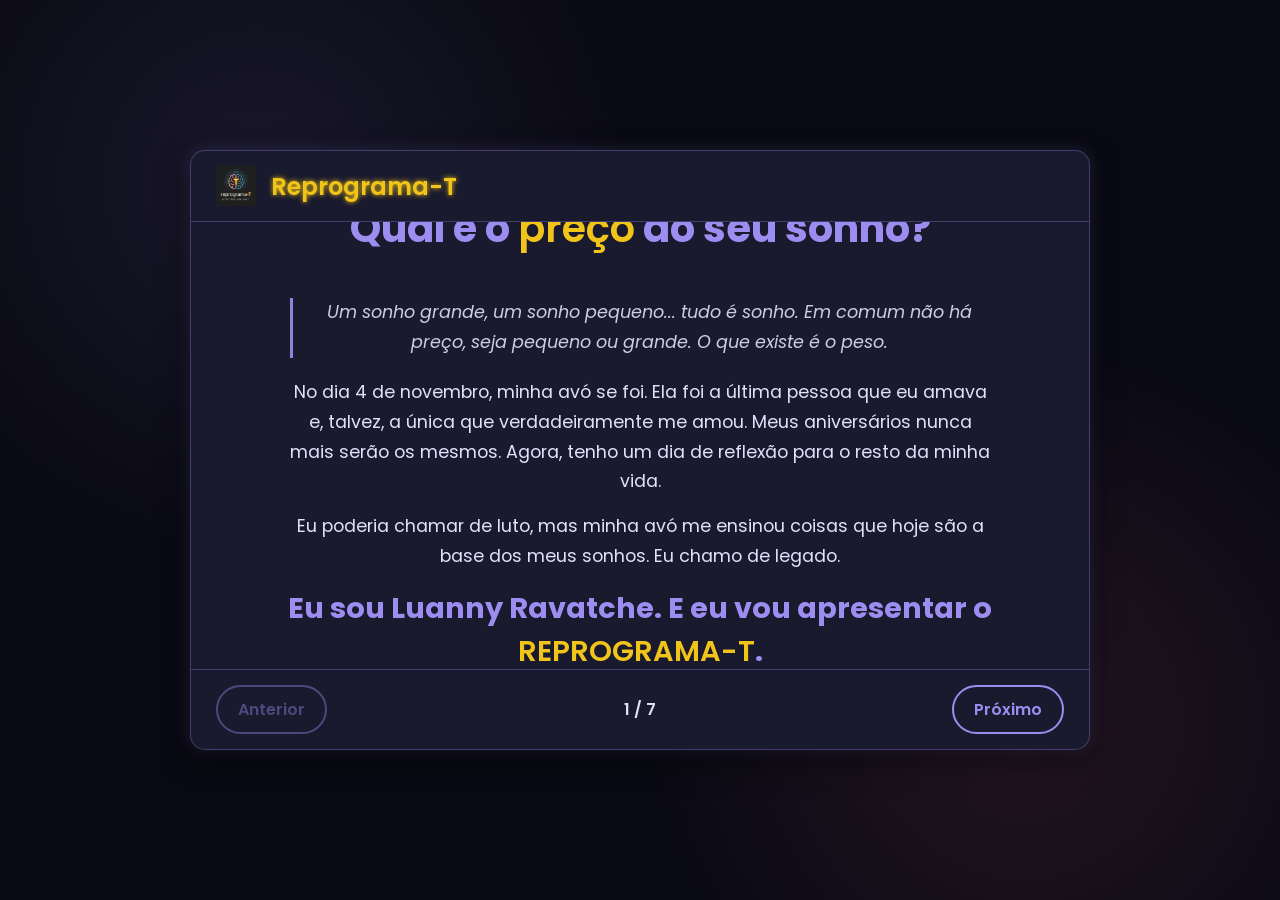
==== apresentacao.html @ e7c90276 "Create apresentacao.html" ====
<!DOCTYPE html>
<html lang="pt-BR">
<head>
    <meta charset="UTF-8">
    <meta name="viewport" content="width=device-width, initial-scale=1.0">
    <title>Apresentação: Reprograma-T</title>
    <style>
        /* --- ESTILOS GERAIS E TEMA --- */
        @import url('https://fonts.googleapis.com/css2?family=Poppins:wght@300;400;600;700&display=swap');

        :root {
            --cor-fundo: #0a0a14;
            --cor-fundo-slide: #1a1a2e;
            --cor-texto-principal: #e0e0fc;
            --cor-destaque-roxo: #9d8df1;
            --cor-destaque-dourado: #f0c419;
            --cor-destaque-rosa: #f76f8e;
            --cor-borda: rgba(157, 141, 241, 0.3);
            --sombra-brilho: 0 0 15px rgba(157, 141, 241, 0.2);
        }

        * {
            margin: 0;
            padding: 0;
            box-sizing: border-box;
        }

        body {
            font-family: 'Poppins', sans-serif;
            background-color: var(--cor-fundo);
            color: var(--cor-texto-principal);
            display: flex;
            justify-content: center;
            align-items: center;
            min-height: 100vh;
            padding: 20px;
            overflow: hidden;
            background-image: radial-gradient(circle at 20% 20%, rgba(157, 141, 241, 0.1), transparent 30%),
                              radial-gradient(circle at 80% 80%, rgba(247, 111, 142, 0.1), transparent 30%);
        }

        /* --- CONTAINER PRINCIPAL DO SLIDESHOW --- */
        .slideshow-container {
            width: 100%;
            max-width: 900px;
            background-color: var(--cor-fundo-slide);
            border: 1px solid var(--cor-borda);
            border-radius: 15px;
            box-shadow: 0 10px 30px rgba(0, 0, 0, 0.5), var(--sombra-brilho);
            display: flex;
            flex-direction: column;
            overflow: hidden;
            height: 90vh;
            max-height: 600px;
        }

        /* --- CABEÇALHO COM LOGO --- */
        .slideshow-header {
            padding: 15px 25px;
            display: flex;
            align-items: center;
            border-bottom: 1px solid var(--cor-borda);
            flex-shrink: 0;
        }

        .logo {
            height: 40px;
            margin-right: 15px;
        }

        .platform-title {
            font-size: 1.5rem;
            font-weight: 600;
            color: var(--cor-destaque-dourado);
            text-shadow: 0 0 5px var(--cor-destaque-dourado);
        }

        /* --- ÁREA DE CONTEÚDO DOS SLIDES --- */
        .slide-content-wrapper {
            flex-grow: 1;
            position: relative;
            overflow: hidden;
        }

        .slide {
            position: absolute;
            top: 0;
            left: 0;
            width: 100%;
            height: 100%;
            padding: 30px 40px;
            opacity: 0;
            visibility: hidden;
            transition: opacity 0.5s ease-in-out, transform 0.5s ease-in-out;
            transform: translateX(20px);
            overflow-y: auto;
            display: flex;
            flex-direction: column;
            justify-content: center;
        }

        .slide.active {
            opacity: 1;
            visibility: visible;
            transform: translateX(0);
        }

        .slide h1, .slide h2, .slide h3 {
            color: var(--cor-destaque-roxo);
            margin-bottom: 20px;
            text-align: center;
        }

        .slide h1 { font-size: 2.5rem; }
        .slide h2 { font-size: 1.8rem; }
        .slide h3 { font-size: 1.4rem; color: var(--cor-destaque-rosa); }

        .slide p {
            font-size: 1.1rem;
            line-height: 1.7;
            margin-bottom: 15px;
            text-align: center;
            max-width: 700px;
            margin-left: auto;
            margin-right: auto;
        }
        
        .slide .highlight {
            color: var(--cor-destaque-dourado);
            font-weight: 600;
        }
        
        .slide .quote {
            font-style: italic;
            opacity: 0.9;
            border-left: 3px solid var(--cor-destaque-roxo);
            padding-left: 15px;
            margin: 20px auto;
        }

        .slide .module-list {
            list-style: none;
            text-align: left;
            max-width: 600px;
            margin: 20px auto;
        }

        .slide .module-list li {
            margin-bottom: 15px;
            padding-left: 20px;
            position: relative;
        }

        .slide .module-list li::before {
            content: '✨';
            position: absolute;
            left: -10px;
            color: var(--cor-destaque-dourado);
        }

        .slide .module-list strong {
            color: var(--cor-destaque-roxo);
            display: block;
            font-size: 1.1rem;
        }

        /* --- CONTROLES DE NAVEGAÇÃO E RODAPÉ --- */
        .slideshow-footer {
            display: flex;
            justify-content: space-between;
            align-items: center;
            padding: 15px 25px;
            border-top: 1px solid var(--cor-borda);
            flex-shrink: 0;
        }

        .nav-button {
            background-color: transparent;
            border: 2px solid var(--cor-destaque-roxo);
            color: var(--cor-destaque-roxo);
            padding: 10px 20px;
            border-radius: 50px;
            font-family: 'Poppins', sans-serif;
            font-size: 1rem;
            font-weight: 600;
            cursor: pointer;
            transition: all 0.3s ease;
        }

        .nav-button:hover:not(:disabled) {
            background-color: var(--cor-destaque-roxo);
            color: var(--cor-fundo-slide);
            transform: translateY(-2px);
            box-shadow: 0 5px 15px rgba(157, 141, 241, 0.3);
        }

        .nav-button:disabled {
            opacity: 0.4;
            cursor: not-allowed;
        }

        .slide-counter {
            font-size: 1rem;
            font-weight: 600;
            color: var(--cor-texto-principal);
        }
        
        /* --- RESPONSIVIDADE --- */
        @media (max-width: 768px) {
            body { padding: 10px; }
            .slideshow-container { height: 95vh; max-height: none; }
            .slide { padding: 20px; }
            .slide h1 { font-size: 1.8rem; }
            .slide h2 { font-size: 1.4rem; }
            .slide p { font-size: 1rem; }
            .platform-title { font-size: 1.2rem; }
            .logo { height: 30px; }
        }

    </style>
</head>
<body>

    <div class="slideshow-container">
        <header class="slideshow-header">
            <img src="https://reprograma-t.github.io/logo.png" alt="Logo Reprograma-T" class="logo">
            <span class="platform-title">Reprograma-T</span>
        </header>

        <main class="slide-content-wrapper">
            <!-- Slide 1: Introdução Pessoal e o Sonho -->
            <div class="slide active">
                <h1>Qual é o <span class="highlight">preço</span> do seu sonho?</h1>
                <p class="quote">Um sonho grande, um sonho pequeno... tudo é sonho. Em comum não há preço, seja pequeno ou grande. O que existe é o peso.</p>
                <p>No dia 4 de novembro, minha avó se foi. Ela foi a última pessoa que eu amava e, talvez, a única que verdadeiramente me amou. Meus aniversários nunca mais serão os mesmos. Agora, tenho um dia de reflexão para o resto da minha vida.</p>
                <p>Eu poderia chamar de luto, mas minha avó me ensinou coisas que hoje são a base dos meus sonhos. Eu chamo de legado.</p>
                <h2>Eu sou Luanny Ravatche. E eu vou apresentar o <span class="highlight">REPROGRAMA-T</span>.</h2>
            </div>

            <!-- Slide 2: A Visão e a Barreira -->
            <div class="slide">
                <h2>Um Sonho de Bilhões.</h2>
                <p>Sim, a meta é valer no mínimo 1 bilhão de dólares. O objetivo é a Forbes.</p>
                <p class="quote">Não... não é por glamour. Não é por vaidade.<br>É para <span class="highlight">romper uma barreira</span>. Romper uma bolha. E dizer: <span class="highlight">nós estamos aqui.</span></p>
                <p>Mas é insignificante chegar lá sozinha. A verdadeira meta é levar o máximo de pessoas comigo. Meu foco é a rede social, um ecossistema completo. Tudo o que existe até agora é um conceito, um exemplo vivo, criado porque sempre que eu contava minhas ideias, as pessoas diziam 'não'.</p>
                <h3>Preciso de pessoas dispostas a quebrar barreiras junto a mim.</h3>
            </div>
            
            <!-- Slide 3: Conceito Central -->
            <div class="slide">
                <h2>Conceito Central: Uma Arquitetura de Cuidado Digital</h2>
                <p>O Reprograma-T transcende a definição de uma simples "rede social". É um ecossistema digital de acolhimento e desenvolvimento humano, projetado para ser um espaço seguro e transformador.</p>
                <p>Sua arquitetura é fundamentada em três pilares interconectados:</p>
                <ul class="module-list">
                    <li><strong>Segurança Psicológica:</strong> Criar um refúgio digital.</li>
                    <li><strong>Comunicação Consciente (CNV):</strong> Ensinar a falar e a ouvir com o coração.</li>
                    <li><strong>Crescimento Pessoal:</strong> Oferecer ferramentas para a cura e o autoconhecimento.</li>
                </ul>
                <p>É um antídoto à toxicidade das redes convencionais, direcionado a públicos que enfrentam vulnerabilidades sistêmicas, como a comunidade <span class="highlight">LGBTQIAPN+</span> e pessoas <span class="highlight">neurodivergentes</span>.</p>
            </div>

            <!-- Slide 4: Módulos Principais (Parte 1) -->
            <div class="slide">
                <h2>A Anatomia do Ecossistema (1/2)</h2>
                <ul class="module-list">
                    <li><strong>Núcleo Social Consciente:</strong> Onde postar é uma "Partilha" guiada pela CNV (Observação, Sentimento, Necessidade, Pedido) e as interações são empáticas, focadas em validação.</li>
                    <li><strong>Babatá IA (A Consciência Onipresente):</strong> Uma IA projetada como "Guia de Escuta Ativa", que oferece tours, ministra cursos e serve como ferramenta de apoio emocional.</li>
                    <li><strong>Mapa Violeta (Geografia do Afeto):</strong> Um mapa colaborativo para registrar "alertas de perigo" e "locais acolhedores", transformando experiências em dados para ação e segurança comunitária.</li>
                     <li><strong>Livro Conexão (Terapia Narrativa):</strong> Um módulo de storytelling interativo onde histórias de vida são transformadas em jornadas de cura com reflexões guiadas pela CNV.</li>
                </ul>
            </div>
            
             <!-- Slide 5: Módulos Principais (Parte 2) -->
            <div class="slide">
                <h2>A Anatomia do Ecossistema (2/2)</h2>
                <ul class="module-list">
                    <li><strong>Templo do Afeto (Espiritualidade Inclusiva):</strong> Um hub para eventos ao vivo focados em fé e espiritualidade, de forma não-dogmática e acolhedora para todos.</li>
                    <li><strong>Economia do Cuidado (Saberes & Mercado):</strong> Uma "Escola de Saberes" para cursos e um "Mercado Cósmico" (classificados) que criam uma economia circular de apoio e autonomia.</li>
                    <li><strong>Expressão Artística (K-Play):</strong> Uma ferramenta para composição e compartilhamento de música, oferecendo um canal não-verbal para catarse e criatividade.</li>
                </ul>
            </div>

            <!-- Slide 6: Público-Alvo -->
            <div class="slide">
                <h2>Para Quem é Este Sonho?</h2>
                <p class="quote">O Reprograma-T não tenta ser para todos. Sua força reside em sua especificidade.</p>
                <ul class="module-list">
                    <li><strong>Para a Comunidade LGBTQIAPN+:</strong> Um espaço livre de ódio, que valida suas experiências e sua espiritualidade.</li>
                    <li><strong>Para Pessoas Neurodivergentes:</strong> Um ambiente com comunicação estruturada e menor sobrecarga sensorial e social.</li>
                    <li><strong>Para Pessoas em Processo de Cura:</strong> Ferramentas terapêuticas acessíveis e integradas à experiência social.</li>
                </ul>
            </div>
            
            <!-- Slide 7: Conclusão -->
            <div class="slide">
                <h2>O Manifesto Final</h2>
                <p class="quote"><strong>Reprograma-T</strong> é um manifesto digital transformado em código. É uma tentativa ambiciosa de construir uma utopia digital funcional.</p>
                <p>Seu nome é literal: a plataforma busca ativamente <span class="highlight">"reprogramar"</span> os padrões de comunicação, a percepção de segurança e, em última análise, a relação que temos com nós mesmos.</p>
                <p>É uma fusão de rede social, ferramenta de terapia, espaço de fé e rede de apoio mútuo.</p>
                <h3>É um sonho. E como todo sonho, não tem preço. <br>Mas tem um valor imensurável.</h3>
            </div>

        </main>

        <footer class="slideshow-footer">
            <button class="nav-button" id="prev-btn">Anterior</button>
            <span class="slide-counter" id="slide-counter"></span>
            <button class="nav-button" id="next-btn">Próximo</button>
        </footer>
    </div>

    <script>
        document.addEventListener('DOMContentLoaded', () => {
            const slides = document.querySelectorAll('.slide');
            const prevBtn = document.getElementById('prev-btn');
            const nextBtn = document.getElementById('next-btn');
            const slideCounter = document.getElementById('slide-counter');
            
            let currentSlide = 0;
            const totalSlides = slides.length;

            function showSlide(index) {
                // Remove a classe 'active' de todos os slides
                slides.forEach(slide => {
                    slide.classList.remove('active');
                });
                
                // Adiciona a classe 'active' ao slide atual
                slides[index].classList.add('active');
                
                // Atualiza o contador
                slideCounter.textContent = `${index + 1} / ${totalSlides}`;
                
                // Habilita/desabilita os botões de navegação
                prevBtn.disabled = index === 0;
                nextBtn.disabled = index === totalSlides - 1;
            }

            function nextSlide() {
                if (currentSlide < totalSlides - 1) {
                    currentSlide++;
                    showSlide(currentSlide);
                }
            }

            function prevSlide() {
                if (currentSlide > 0) {
                    currentSlide--;
                    showSlide(currentSlide);
                }
            }
            
            // Adiciona os event listeners
            nextBtn.addEventListener('click', nextSlide);
            prevBtn.addEventListener('click', prevSlide);
            
            // Navegação pelo teclado (setas esquerda e direita)
            document.addEventListener('keydown', (e) => {
                if (e.key === 'ArrowRight') {
                    nextSlide();
                } else if (e.key === 'ArrowLeft') {
                    prevSlide();
                }
            });

            // Inicializa a apresentação
            showSlide(currentSlide);
        });
    </script>

</body>
</html>
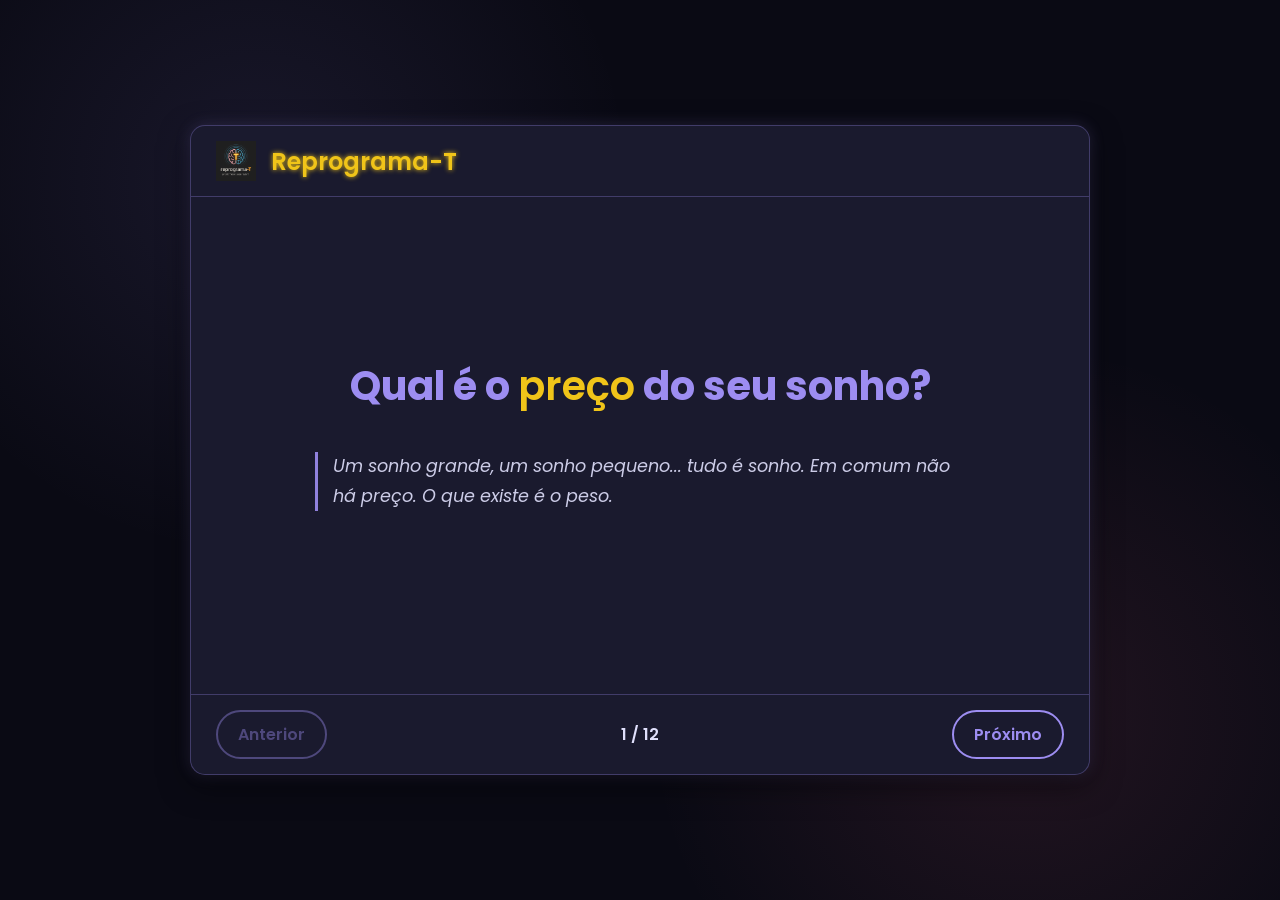
==== commit b4942cff: "Update apresentacao.html" ====
--- a/apresentacao.html
+++ b/apresentacao.html
@@ -25,6 +25,11 @@
             box-sizing: border-box;
         }
 
+        html, body {
+            height: 100%;
+            overflow: hidden; /* Impede a rolagem do corpo da página */
+        }
+
         body {
             font-family: 'Poppins', sans-serif;
             background-color: var(--cor-fundo);
@@ -32,9 +37,7 @@
             display: flex;
             justify-content: center;
             align-items: center;
-            min-height: 100vh;
             padding: 20px;
-            overflow: hidden;
             background-image: radial-gradient(circle at 20% 20%, rgba(157, 141, 241, 0.1), transparent 30%),
                               radial-gradient(circle at 80% 80%, rgba(247, 111, 142, 0.1), transparent 30%);
         }
@@ -50,8 +53,8 @@
             display: flex;
             flex-direction: column;
             overflow: hidden;
-            height: 90vh;
-            max-height: 600px;
+            height: 90vh; /* Ocupa 90% da altura da tela */
+            max-height: 650px; /* Limite máximo para telas muito altas */
         }
 
         /* --- CABEÇALHO COM LOGO --- */
@@ -63,160 +66,76 @@
             flex-shrink: 0;
         }
 
-        .logo {
-            height: 40px;
-            margin-right: 15px;
-        }
-
-        .platform-title {
-            font-size: 1.5rem;
-            font-weight: 600;
-            color: var(--cor-destaque-dourado);
-            text-shadow: 0 0 5px var(--cor-destaque-dourado);
-        }
+        .logo { height: 40px; margin-right: 15px; }
+        .platform-title { font-size: 1.5rem; font-weight: 600; color: var(--cor-destaque-dourado); text-shadow: 0 0 5px var(--cor-destaque-dourado); }
 
         /* --- ÁREA DE CONTEÚDO DOS SLIDES --- */
         .slide-content-wrapper {
-            flex-grow: 1;
+            flex-grow: 1; /* Ocupa todo o espaço vertical disponível */
             position: relative;
             overflow: hidden;
         }
 
         .slide {
             position: absolute;
-            top: 0;
-            left: 0;
-            width: 100%;
-            height: 100%;
-            padding: 30px 40px;
+            top: 0; left: 0;
+            width: 100%; height: 100%;
+            padding: 20px 40px;
             opacity: 0;
             visibility: hidden;
             transition: opacity 0.5s ease-in-out, transform 0.5s ease-in-out;
-            transform: translateX(20px);
-            overflow-y: auto;
+            transform: translateX(30px);
+            
+            /* ✨ CORREÇÃO: Usando Flexbox para centralizar o conteúdo perfeitamente */
             display: flex;
             flex-direction: column;
-            justify-content: center;
-        }
-
-        .slide.active {
-            opacity: 1;
-            visibility: visible;
-            transform: translateX(0);
-        }
-
-        .slide h1, .slide h2, .slide h3 {
-            color: var(--cor-destaque-roxo);
-            margin-bottom: 20px;
+            justify-content: center; /* Centraliza verticalmente */
+            align-items: center; /* Centraliza horizontalmente */
             text-align: center;
         }
 
+        .slide.active { opacity: 1; visibility: visible; transform: translateX(0); }
+        
+        .slide h1, .slide h2, .slide h3 { color: var(--cor-destaque-roxo); margin-bottom: 20px; line-height: 1.3; }
         .slide h1 { font-size: 2.5rem; }
         .slide h2 { font-size: 1.8rem; }
         .slide h3 { font-size: 1.4rem; color: var(--cor-destaque-rosa); }
-
-        .slide p {
-            font-size: 1.1rem;
-            line-height: 1.7;
-            margin-bottom: 15px;
-            text-align: center;
-            max-width: 700px;
-            margin-left: auto;
-            margin-right: auto;
-        }
+        .slide p { font-size: 1.1rem; line-height: 1.7; margin-bottom: 15px; max-width: 650px; }
+        .slide .highlight { color: var(--cor-destaque-dourado); font-weight: 600; }
+        .slide .quote { font-style: italic; opacity: 0.9; border-left: 3px solid var(--cor-destaque-roxo); padding-left: 15px; margin: 20px 0; text-align: left; }
         
-        .slide .highlight {
-            color: var(--cor-destaque-dourado);
-            font-weight: 600;
-        }
+        .slide ul { list-style: none; text-align: left; max-width: 600px; margin: 20px 0; }
+        .slide ul li { margin-bottom: 15px; padding-left: 20px; position: relative; }
+        .slide ul li::before { content: '✨'; position: absolute; left: -10px; color: var(--cor-destaque-dourado); }
+        .slide ul strong { color: var(--cor-destaque-roxo); display: block; font-size: 1.1rem; }
+
+        /* --- CONTROLES DE NAVEGAÇÃO E RODAPÉ --- */
+        .slideshow-footer { display: flex; justify-content: space-between; align-items: center; padding: 15px 25px; border-top: 1px solid var(--cor-borda); flex-shrink: 0; }
+        .nav-button { background-color: transparent; border: 2px solid var(--cor-destaque-roxo); color: var(--cor-destaque-roxo); padding: 10px 20px; border-radius: 50px; font-family: 'Poppins', sans-serif; font-size: 1rem; font-weight: 600; cursor: pointer; transition: all 0.3s ease; -webkit-tap-highlight-color: transparent; }
+        .nav-button:hover:not(:disabled) { background-color: var(--cor-destaque-roxo); color: var(--cor-fundo-slide); transform: translateY(-2px); box-shadow: 0 5px 15px rgba(157, 141, 241, 0.3); }
+        .nav-button:active:not(:disabled) { transform: translateY(0); box-shadow: none; }
+        .nav-button:disabled { opacity: 0.4; cursor: not-allowed; }
+        .slide-counter { font-size: 1rem; font-weight: 600; color: var(--cor-texto-principal); }
         
-        .slide .quote {
-            font-style: italic;
-            opacity: 0.9;
-            border-left: 3px solid var(--cor-destaque-roxo);
-            padding-left: 15px;
-            margin: 20px auto;
-        }
-
-        .slide .module-list {
-            list-style: none;
-            text-align: left;
-            max-width: 600px;
-            margin: 20px auto;
-        }
-
-        .slide .module-list li {
-            margin-bottom: 15px;
-            padding-left: 20px;
-            position: relative;
-        }
-
-        .slide .module-list li::before {
-            content: '✨';
-            position: absolute;
-            left: -10px;
-            color: var(--cor-destaque-dourado);
-        }
-
-        .slide .module-list strong {
-            color: var(--cor-destaque-roxo);
-            display: block;
-            font-size: 1.1rem;
-        }
-
-        /* --- CONTROLES DE NAVEGAÇÃO E RODAPÉ --- */
-        .slideshow-footer {
-            display: flex;
-            justify-content: space-between;
-            align-items: center;
-            padding: 15px 25px;
-            border-top: 1px solid var(--cor-borda);
-            flex-shrink: 0;
-        }
-
-        .nav-button {
-            background-color: transparent;
-            border: 2px solid var(--cor-destaque-roxo);
-            color: var(--cor-destaque-roxo);
-            padding: 10px 20px;
-            border-radius: 50px;
-            font-family: 'Poppins', sans-serif;
-            font-size: 1rem;
-            font-weight: 600;
-            cursor: pointer;
-            transition: all 0.3s ease;
-        }
-
-        .nav-button:hover:not(:disabled) {
-            background-color: var(--cor-destaque-roxo);
-            color: var(--cor-fundo-slide);
-            transform: translateY(-2px);
-            box-shadow: 0 5px 15px rgba(157, 141, 241, 0.3);
-        }
-
-        .nav-button:disabled {
-            opacity: 0.4;
-            cursor: not-allowed;
-        }
-
-        .slide-counter {
-            font-size: 1rem;
-            font-weight: 600;
-            color: var(--cor-texto-principal);
-        }
-        
-        /* --- RESPONSIVIDADE --- */
+        /* --- RESPONSIVIDADE PARA CELULARES --- */
         @media (max-width: 768px) {
-            body { padding: 10px; }
-            .slideshow-container { height: 95vh; max-height: none; }
-            .slide { padding: 20px; }
-            .slide h1 { font-size: 1.8rem; }
-            .slide h2 { font-size: 1.4rem; }
-            .slide p { font-size: 1rem; }
+            body { padding: 5px; align-items: flex-start; padding-top: 1vh; }
+            .slideshow-container { height: 98vh; width: 100%; border-radius: 10px; max-height: none; }
+            .slideshow-header { padding: 10px 15px; }
+            .logo { height: 30px; margin-right: 10px; }
             .platform-title { font-size: 1.2rem; }
-            .logo { height: 30px; }
-        }
-
+            .slide { padding: 15px; }
+            .slide h1 { font-size: 1.6rem; }
+            .slide h2 { font-size: 1.3rem; }
+            .slide h3 { font-size: 1.1rem; }
+            .slide p { font-size: 0.95rem; line-height: 1.6; }
+            .slide .quote { font-size: 0.95rem; }
+            .slide ul strong { font-size: 1rem; }
+            .slide ul li { font-size: 0.9rem; margin-bottom: 12px; }
+            .slideshow-footer { padding: 10px 15px; }
+            .nav-button { padding: 8px 16px; font-size: 0.9rem; flex-grow: 1; text-align: center; }
+            .slide-counter { padding: 0 10px; }
+        }
     </style>
 </head>
 <body>
@@ -228,76 +147,94 @@
         </header>
 
         <main class="slide-content-wrapper">
-            <!-- Slide 1: Introdução Pessoal e o Sonho -->
+            
+            <!-- ✨ SLIDES REORGANIZADOS PARA ENCAIXE PERFEITO ✨ -->
+
             <div class="slide active">
                 <h1>Qual é o <span class="highlight">preço</span> do seu sonho?</h1>
-                <p class="quote">Um sonho grande, um sonho pequeno... tudo é sonho. Em comum não há preço, seja pequeno ou grande. O que existe é o peso.</p>
-                <p>No dia 4 de novembro, minha avó se foi. Ela foi a última pessoa que eu amava e, talvez, a única que verdadeiramente me amou. Meus aniversários nunca mais serão os mesmos. Agora, tenho um dia de reflexão para o resto da minha vida.</p>
-                <p>Eu poderia chamar de luto, mas minha avó me ensinou coisas que hoje são a base dos meus sonhos. Eu chamo de legado.</p>
-                <h2>Eu sou Luanny Ravatche. E eu vou apresentar o <span class="highlight">REPROGRAMA-T</span>.</h2>
-            </div>
-
-            <!-- Slide 2: A Visão e a Barreira -->
-            <div class="slide">
-                <h2>Um Sonho de Bilhões.</h2>
-                <p>Sim, a meta é valer no mínimo 1 bilhão de dólares. O objetivo é a Forbes.</p>
-                <p class="quote">Não... não é por glamour. Não é por vaidade.<br>É para <span class="highlight">romper uma barreira</span>. Romper uma bolha. E dizer: <span class="highlight">nós estamos aqui.</span></p>
-                <p>Mas é insignificante chegar lá sozinha. A verdadeira meta é levar o máximo de pessoas comigo. Meu foco é a rede social, um ecossistema completo. Tudo o que existe até agora é um conceito, um exemplo vivo, criado porque sempre que eu contava minhas ideias, as pessoas diziam 'não'.</p>
-                <h3>Preciso de pessoas dispostas a quebrar barreiras junto a mim.</h3>
-            </div>
-            
-            <!-- Slide 3: Conceito Central -->
-            <div class="slide">
-                <h2>Conceito Central: Uma Arquitetura de Cuidado Digital</h2>
-                <p>O Reprograma-T transcende a definição de uma simples "rede social". É um ecossistema digital de acolhimento e desenvolvimento humano, projetado para ser um espaço seguro e transformador.</p>
-                <p>Sua arquitetura é fundamentada em três pilares interconectados:</p>
-                <ul class="module-list">
+                <p class="quote">Um sonho grande, um sonho pequeno... tudo é sonho. Em comum não há preço. O que existe é o peso.</p>
+            </div>
+
+            <div class="slide">
+                <h2>O Legado da Minha Avó</h2>
+                <p>No dia 4 de novembro, minha avó se foi. Ela foi a última pessoa que eu amava e, talvez, a única que verdadeiramente me amou.</p>
+                <p>Meus aniversários nunca mais serão os mesmos. Agora, tenho um dia de reflexão para o resto da minha vida. Eu poderia chamar de luto, mas minha avó me ensinou coisas que hoje são a base dos meus sonhos. Eu chamo de <span class="highlight">legado</span>.</p>
+            </div>
+
+            <div class="slide">
+                 <h3>Eu sou Luanny Ravatche.</h3>
+                 <h2>E eu vou apresentar o <span class="highlight">REPROGRAMA-T</span>.</h2>
+            </div>
+
+            <div class="slide">
+                <h2>Um Sonho de Bilhões</h2>
+                <p>Sim, a meta é valer 1 bilhão de dólares e chegar à capa da Forbes.</p>
+                <p class="quote">Não pelo glamour ou vaidade, mas para <span class="highlight">romper uma barreira</span>. Para dizer ao mundo: <span class="highlight">nós estamos aqui.</span></p>
+                <p>Mas é insignificante chegar lá sozinha.</p>
+            </div>
+            
+            <div class="slide">
+                <h2>O Foco é a Rede Social</h2>
+                <p>Sempre que eu contava minhas ideias, as pessoas diziam 'não'. 'Não dá certo'. 'É complexo demais'.</p>
+                <p>Por isso, criei um protótipo vivo para mostrar, não apenas contar. Meu foco é a rede social, e preciso de pessoas dispostas a quebrar barreiras junto a mim.</p>
+            </div>
+
+            <div class="slide">
+                <h2>Conceito: Arquitetura de Cuidado Digital</h2>
+                <p>O Reprograma-T é um ecossistema digital de acolhimento e desenvolvimento humano, projetado para ser um espaço seguro e transformador.</p>
+                <p class="highlight">Um antídoto à toxicidade das redes convencionais.</p>
+            </div>
+
+            <div class="slide">
+                <h2>Os 3 Pilares Fundamentais</h2>
+                <ul>
                     <li><strong>Segurança Psicológica:</strong> Criar um refúgio digital.</li>
                     <li><strong>Comunicação Consciente (CNV):</strong> Ensinar a falar e a ouvir com o coração.</li>
                     <li><strong>Crescimento Pessoal:</strong> Oferecer ferramentas para a cura e o autoconhecimento.</li>
                 </ul>
-                <p>É um antídoto à toxicidade das redes convencionais, direcionado a públicos que enfrentam vulnerabilidades sistêmicas, como a comunidade <span class="highlight">LGBTQIAPN+</span> e pessoas <span class="highlight">neurodivergentes</span>.</p>
-            </div>
-
-            <!-- Slide 4: Módulos Principais (Parte 1) -->
-            <div class="slide">
-                <h2>A Anatomia do Ecossistema (1/2)</h2>
-                <ul class="module-list">
-                    <li><strong>Núcleo Social Consciente:</strong> Onde postar é uma "Partilha" guiada pela CNV (Observação, Sentimento, Necessidade, Pedido) e as interações são empáticas, focadas em validação.</li>
-                    <li><strong>Babatá IA (A Consciência Onipresente):</strong> Uma IA projetada como "Guia de Escuta Ativa", que oferece tours, ministra cursos e serve como ferramenta de apoio emocional.</li>
-                    <li><strong>Mapa Violeta (Geografia do Afeto):</strong> Um mapa colaborativo para registrar "alertas de perigo" e "locais acolhedores", transformando experiências em dados para ação e segurança comunitária.</li>
-                     <li><strong>Livro Conexão (Terapia Narrativa):</strong> Um módulo de storytelling interativo onde histórias de vida são transformadas em jornadas de cura com reflexões guiadas pela CNV.</li>
-                </ul>
-            </div>
-            
-             <!-- Slide 5: Módulos Principais (Parte 2) -->
-            <div class="slide">
-                <h2>A Anatomia do Ecossistema (2/2)</h2>
-                <ul class="module-list">
-                    <li><strong>Templo do Afeto (Espiritualidade Inclusiva):</strong> Um hub para eventos ao vivo focados em fé e espiritualidade, de forma não-dogmática e acolhedora para todos.</li>
-                    <li><strong>Economia do Cuidado (Saberes & Mercado):</strong> Uma "Escola de Saberes" para cursos e um "Mercado Cósmico" (classificados) que criam uma economia circular de apoio e autonomia.</li>
-                    <li><strong>Expressão Artística (K-Play):</strong> Uma ferramenta para composição e compartilhamento de música, oferecendo um canal não-verbal para catarse e criatividade.</li>
-                </ul>
-            </div>
-
-            <!-- Slide 6: Público-Alvo -->
+            </div>
+
+            <div class="slide">
+                <h2>Módulos de Cuidado (1/2)</h2>
+                 <ul>
+                    <li><strong>Núcleo Social Consciente:</strong> Onde postar é uma "Partilha" guiada pela CNV e as interações são empáticas.</li>
+                    <li><strong>Babatá IA:</strong> Uma IA de "Escuta Ativa" que oferece tours, cursos e apoio emocional.</li>
+                    <li><strong>Mapa Violeta:</strong> Um mapa colaborativo para registrar "alertas de perigo" e "locais acolhedores".</li>
+                </ul>
+            </div>
+            
+            <div class="slide">
+                <h2>Módulos de Cuidado (2/2)</h2>
+                 <ul>
+                    <li><strong>Livro Conexão:</strong> Histórias de vida transformadas em jornadas de cura com reflexões guiadas.</li>
+                    <li><strong>Templo do Afeto:</strong> Um espaço para espiritualidade inclusiva e não-dogmática.</li>
+                    <li><strong>Economia do Cuidado:</strong> Uma "Escola de Saberes" e um "Mercado Cósmico" para autonomia e apoio mútuo.</li>
+                </ul>
+            </div>
+
             <div class="slide">
                 <h2>Para Quem é Este Sonho?</h2>
-                <p class="quote">O Reprograma-T não tenta ser para todos. Sua força reside em sua especificidade.</p>
-                <ul class="module-list">
-                    <li><strong>Para a Comunidade LGBTQIAPN+:</strong> Um espaço livre de ódio, que valida suas experiências e sua espiritualidade.</li>
-                    <li><strong>Para Pessoas Neurodivergentes:</strong> Um ambiente com comunicação estruturada e menor sobrecarga sensorial e social.</li>
-                    <li><strong>Para Pessoas em Processo de Cura:</strong> Ferramentas terapêuticas acessíveis e integradas à experiência social.</li>
-                </ul>
-            </div>
-            
-            <!-- Slide 7: Conclusão -->
+                <p class="quote">A força do Reprograma-T reside em sua especificidade.</p>
+                <ul>
+                    <li>Para a Comunidade <span class="highlight">LGBTQIAPN+</span>.</li>
+                    <li>Para Pessoas <span class="highlight">Neurodivergentes</span>.</li>
+                    <li>Para Todos em Processo de <span class="highlight">Cura</span>.</li>
+                </ul>
+            </div>
+            
             <div class="slide">
                 <h2>O Manifesto Final</h2>
-                <p class="quote"><strong>Reprograma-T</strong> é um manifesto digital transformado em código. É uma tentativa ambiciosa de construir uma utopia digital funcional.</p>
-                <p>Seu nome é literal: a plataforma busca ativamente <span class="highlight">"reprogramar"</span> os padrões de comunicação, a percepção de segurança e, em última análise, a relação que temos com nós mesmos.</p>
-                <p>É uma fusão de rede social, ferramenta de terapia, espaço de fé e rede de apoio mútuo.</p>
-                <h3>É um sonho. E como todo sonho, não tem preço. <br>Mas tem um valor imensurável.</h3>
+                <p class="quote"><strong>Reprograma-T</strong> é um manifesto digital transformado em código. Uma tentativa ambiciosa de construir uma utopia digital funcional.</p>
+                <p>Seu nome é literal: a plataforma busca <span class="highlight">"reprogramar"</span> os padrões de comunicação, a percepção de segurança e a relação que temos com nós mesmos.</p>
+            </div>
+            
+             <div class="slide">
+                <h3>Glossário de Conceitos</h3>
+                <ul>
+                    <li><strong>CNV:</strong> Comunicar sem julgar, atacar ou se calar.</li>
+                    <li><strong>Ikigai:</strong> Onde sua paixão encontra o que o mundo precisa.</li>
+                    <li><strong>Kintsugi:</strong> A arte de honrar as cicatrizes, transformando o que foi quebrado em algo mais forte e belo.</li>
+                </ul>
             </div>
 
         </main>
@@ -320,18 +257,9 @@
             const totalSlides = slides.length;
 
             function showSlide(index) {
-                // Remove a classe 'active' de todos os slides
-                slides.forEach(slide => {
-                    slide.classList.remove('active');
-                });
-                
-                // Adiciona a classe 'active' ao slide atual
+                slides.forEach(slide => slide.classList.remove('active'));
                 slides[index].classList.add('active');
-                
-                // Atualiza o contador
                 slideCounter.textContent = `${index + 1} / ${totalSlides}`;
-                
-                // Habilita/desabilita os botões de navegação
                 prevBtn.disabled = index === 0;
                 nextBtn.disabled = index === totalSlides - 1;
             }
@@ -350,20 +278,19 @@
                 }
             }
             
-            // Adiciona os event listeners
             nextBtn.addEventListener('click', nextSlide);
             prevBtn.addEventListener('click', prevSlide);
             
-            // Navegação pelo teclado (setas esquerda e direita)
             document.addEventListener('keydown', (e) => {
-                if (e.key === 'ArrowRight') {
+                if (e.key === 'ArrowRight' || e.key === ' ') {
+                    e.preventDefault();
                     nextSlide();
                 } else if (e.key === 'ArrowLeft') {
+                    e.preventDefault();
                     prevSlide();
                 }
             });
 
-            // Inicializa a apresentação
             showSlide(currentSlide);
         });
     </script>
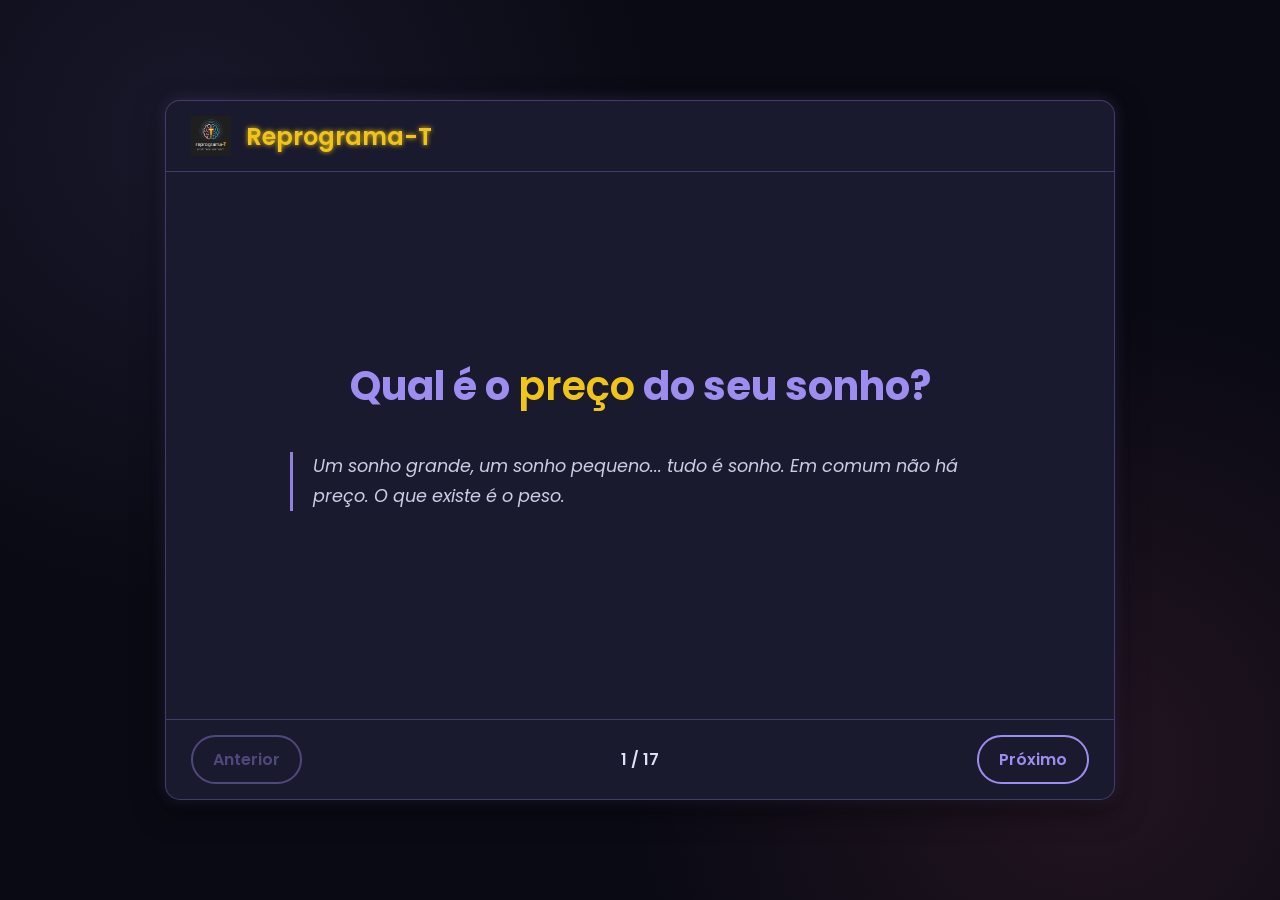
==== commit dc202467: "Update apresentacao.html" ====
--- a/apresentacao.html
+++ b/apresentacao.html
@@ -3,9 +3,9 @@
 <head>
     <meta charset="UTF-8">
     <meta name="viewport" content="width=device-width, initial-scale=1.0">
-    <title>Apresentação: Reprograma-T</title>
+    <title>Apresentação Detalhada: Reprograma-T</title>
+    <link rel="stylesheet" href="https://cdnjs.cloudflare.com/ajax/libs/font-awesome/6.1.1/css/all.min.css">
     <style>
-        /* --- ESTILOS GERAIS E TEMA --- */
         @import url('https://fonts.googleapis.com/css2?family=Poppins:wght@300;400;600;700&display=swap');
 
         :root {
@@ -19,17 +19,8 @@
             --sombra-brilho: 0 0 15px rgba(157, 141, 241, 0.2);
         }
 
-        * {
-            margin: 0;
-            padding: 0;
-            box-sizing: border-box;
-        }
-
-        html, body {
-            height: 100%;
-            overflow: hidden; /* Impede a rolagem do corpo da página */
-        }
-
+        * { margin: 0; padding: 0; box-sizing: border-box; }
+        html, body { height: 100%; overflow: hidden; }
         body {
             font-family: 'Poppins', sans-serif;
             background-color: var(--cor-fundo);
@@ -37,15 +28,14 @@
             display: flex;
             justify-content: center;
             align-items: center;
-            padding: 20px;
-            background-image: radial-gradient(circle at 20% 20%, rgba(157, 141, 241, 0.1), transparent 30%),
-                              radial-gradient(circle at 80% 80%, rgba(247, 111, 142, 0.1), transparent 30%);
-        }
-
-        /* --- CONTAINER PRINCIPAL DO SLIDESHOW --- */
+            padding: 10px;
+            background-image: radial-gradient(circle at 15% 15%, rgba(157, 141, 241, 0.1), transparent 35%),
+                              radial-gradient(circle at 85% 85%, rgba(247, 111, 142, 0.1), transparent 35%);
+        }
+
         .slideshow-container {
             width: 100%;
-            max-width: 900px;
+            max-width: 950px;
             background-color: var(--cor-fundo-slide);
             border: 1px solid var(--cor-borda);
             border-radius: 15px;
@@ -53,11 +43,10 @@
             display: flex;
             flex-direction: column;
             overflow: hidden;
-            height: 90vh; /* Ocupa 90% da altura da tela */
-            max-height: 650px; /* Limite máximo para telas muito altas */
-        }
-
-        /* --- CABEÇALHO COM LOGO --- */
+            height: 95vh;
+            max-height: 700px;
+        }
+
         .slideshow-header {
             padding: 15px 25px;
             display: flex;
@@ -69,47 +58,33 @@
         .logo { height: 40px; margin-right: 15px; }
         .platform-title { font-size: 1.5rem; font-weight: 600; color: var(--cor-destaque-dourado); text-shadow: 0 0 5px var(--cor-destaque-dourado); }
 
-        /* --- ÁREA DE CONTEÚDO DOS SLIDES --- */
-        .slide-content-wrapper {
-            flex-grow: 1; /* Ocupa todo o espaço vertical disponível */
-            position: relative;
-            overflow: hidden;
-        }
-
+        .slide-content-wrapper { flex-grow: 1; position: relative; overflow: hidden; }
         .slide {
-            position: absolute;
-            top: 0; left: 0;
+            position: absolute; top: 0; left: 0;
             width: 100%; height: 100%;
             padding: 20px 40px;
-            opacity: 0;
-            visibility: hidden;
+            opacity: 0; visibility: hidden;
             transition: opacity 0.5s ease-in-out, transform 0.5s ease-in-out;
-            transform: translateX(30px);
-            
-            /* ✨ CORREÇÃO: Usando Flexbox para centralizar o conteúdo perfeitamente */
-            display: flex;
-            flex-direction: column;
-            justify-content: center; /* Centraliza verticalmente */
-            align-items: center; /* Centraliza horizontalmente */
+            transform: translateY(20px);
+            display: flex; flex-direction: column;
+            justify-content: center; align-items: center;
             text-align: center;
         }
-
-        .slide.active { opacity: 1; visibility: visible; transform: translateX(0); }
+        .slide.active { opacity: 1; visibility: visible; transform: translateY(0); }
         
         .slide h1, .slide h2, .slide h3 { color: var(--cor-destaque-roxo); margin-bottom: 20px; line-height: 1.3; }
         .slide h1 { font-size: 2.5rem; }
         .slide h2 { font-size: 1.8rem; }
-        .slide h3 { font-size: 1.4rem; color: var(--cor-destaque-rosa); }
-        .slide p { font-size: 1.1rem; line-height: 1.7; margin-bottom: 15px; max-width: 650px; }
+        .slide h3 { font-size: 1.5rem; color: var(--cor-destaque-rosa); }
+        .slide p { font-size: 1.1rem; line-height: 1.7; margin-bottom: 15px; max-width: 700px; }
         .slide .highlight { color: var(--cor-destaque-dourado); font-weight: 600; }
-        .slide .quote { font-style: italic; opacity: 0.9; border-left: 3px solid var(--cor-destaque-roxo); padding-left: 15px; margin: 20px 0; text-align: left; }
+        .slide .quote { font-style: italic; opacity: 0.9; border-left: 3px solid var(--cor-destaque-roxo); padding-left: 20px; margin: 20px 0; text-align: left; }
         
-        .slide ul { list-style: none; text-align: left; max-width: 600px; margin: 20px 0; }
-        .slide ul li { margin-bottom: 15px; padding-left: 20px; position: relative; }
-        .slide ul li::before { content: '✨'; position: absolute; left: -10px; color: var(--cor-destaque-dourado); }
-        .slide ul strong { color: var(--cor-destaque-roxo); display: block; font-size: 1.1rem; }
-
-        /* --- CONTROLES DE NAVEGAÇÃO E RODAPÉ --- */
+        .module-icon { font-size: 3rem; color: var(--cor-destaque-dourado); margin-bottom: 15px; }
+        .module-title { color: var(--cor-destaque-roxo); font-size: 1.6rem; margin-bottom: 10px; }
+        .module-subtitle { font-size: 1rem; margin-bottom: 20px; opacity: 0.8; }
+        .module-description { font-size: 1.05rem; }
+
         .slideshow-footer { display: flex; justify-content: space-between; align-items: center; padding: 15px 25px; border-top: 1px solid var(--cor-borda); flex-shrink: 0; }
         .nav-button { background-color: transparent; border: 2px solid var(--cor-destaque-roxo); color: var(--cor-destaque-roxo); padding: 10px 20px; border-radius: 50px; font-family: 'Poppins', sans-serif; font-size: 1rem; font-weight: 600; cursor: pointer; transition: all 0.3s ease; -webkit-tap-highlight-color: transparent; }
         .nav-button:hover:not(:disabled) { background-color: var(--cor-destaque-roxo); color: var(--cor-fundo-slide); transform: translateY(-2px); box-shadow: 0 5px 15px rgba(157, 141, 241, 0.3); }
@@ -117,7 +92,6 @@
         .nav-button:disabled { opacity: 0.4; cursor: not-allowed; }
         .slide-counter { font-size: 1rem; font-weight: 600; color: var(--cor-texto-principal); }
         
-        /* --- RESPONSIVIDADE PARA CELULARES --- */
         @media (max-width: 768px) {
             body { padding: 5px; align-items: flex-start; padding-top: 1vh; }
             .slideshow-container { height: 98vh; width: 100%; border-radius: 10px; max-height: none; }
@@ -126,12 +100,13 @@
             .platform-title { font-size: 1.2rem; }
             .slide { padding: 15px; }
             .slide h1 { font-size: 1.6rem; }
-            .slide h2 { font-size: 1.3rem; }
-            .slide h3 { font-size: 1.1rem; }
+            .slide h2 { font-size: 1.4rem; }
+            .slide h3 { font-size: 1.2rem; }
             .slide p { font-size: 0.95rem; line-height: 1.6; }
-            .slide .quote { font-size: 0.95rem; }
-            .slide ul strong { font-size: 1rem; }
-            .slide ul li { font-size: 0.9rem; margin-bottom: 12px; }
+            .module-icon { font-size: 2.5rem; }
+            .module-title { font-size: 1.4rem; }
+            .module-subtitle { font-size: 0.9rem; }
+            .module-description { font-size: 0.95rem; }
             .slideshow-footer { padding: 10px 15px; }
             .nav-button { padding: 8px 16px; font-size: 0.9rem; flex-grow: 1; text-align: center; }
             .slide-counter { padding: 0 10px; }
@@ -148,8 +123,6 @@
 
         <main class="slide-content-wrapper">
             
-            <!-- ✨ SLIDES REORGANIZADOS PARA ENCAIXE PERFEITO ✨ -->
-
             <div class="slide active">
                 <h1>Qual é o <span class="highlight">preço</span> do seu sonho?</h1>
                 <p class="quote">Um sonho grande, um sonho pequeno... tudo é sonho. Em comum não há preço. O que existe é o peso.</p>
@@ -167,9 +140,9 @@
             </div>
 
             <div class="slide">
-                <h2>Um Sonho de Bilhões</h2>
-                <p>Sim, a meta é valer 1 bilhão de dólares e chegar à capa da Forbes.</p>
-                <p class="quote">Não pelo glamour ou vaidade, mas para <span class="highlight">romper uma barreira</span>. Para dizer ao mundo: <span class="highlight">nós estamos aqui.</span></p>
+                <h2>Um Sonho de Bilhões de Vidas</h2>
+                <p>Sim, a meta financeira é de 1 bilhão de dólares. O objetivo é a Forbes.</p>
+                <p class="quote">Não pelo glamour. Não pela vaidade.<br>É para <span class="highlight">romper uma barreira</span>. Para dizer ao mundo: <span class="highlight">nós estamos aqui.</span></p>
                 <p>Mas é insignificante chegar lá sozinha.</p>
             </div>
             
@@ -181,45 +154,71 @@
 
             <div class="slide">
                 <h2>Conceito: Arquitetura de Cuidado Digital</h2>
-                <p>O Reprograma-T é um ecossistema digital de acolhimento e desenvolvimento humano, projetado para ser um espaço seguro e transformador.</p>
-                <p class="highlight">Um antídoto à toxicidade das redes convencionais.</p>
+                <p>O Reprograma-T é um <span class="highlight">ecossistema digital</span> de acolhimento e desenvolvimento humano, projetado para ser um espaço seguro e transformador.</p>
+                <p>Um antídoto à toxicidade das redes convencionais.</p>
             </div>
 
             <div class="slide">
                 <h2>Os 3 Pilares Fundamentais</h2>
-                <ul>
-                    <li><strong>Segurança Psicológica:</strong> Criar um refúgio digital.</li>
-                    <li><strong>Comunicação Consciente (CNV):</strong> Ensinar a falar e a ouvir com o coração.</li>
-                    <li><strong>Crescimento Pessoal:</strong> Oferecer ferramentas para a cura e o autoconhecimento.</li>
-                </ul>
-            </div>
-
-            <div class="slide">
-                <h2>Módulos de Cuidado (1/2)</h2>
-                 <ul>
-                    <li><strong>Núcleo Social Consciente:</strong> Onde postar é uma "Partilha" guiada pela CNV e as interações são empáticas.</li>
-                    <li><strong>Babatá IA:</strong> Uma IA de "Escuta Ativa" que oferece tours, cursos e apoio emocional.</li>
-                    <li><strong>Mapa Violeta:</strong> Um mapa colaborativo para registrar "alertas de perigo" e "locais acolhedores".</li>
-                </ul>
-            </div>
-            
-            <div class="slide">
-                <h2>Módulos de Cuidado (2/2)</h2>
-                 <ul>
-                    <li><strong>Livro Conexão:</strong> Histórias de vida transformadas em jornadas de cura com reflexões guiadas.</li>
-                    <li><strong>Templo do Afeto:</strong> Um espaço para espiritualidade inclusiva e não-dogmática.</li>
-                    <li><strong>Economia do Cuidado:</strong> Uma "Escola de Saberes" e um "Mercado Cósmico" para autonomia e apoio mútuo.</li>
-                </ul>
+                <i class="fas fa-hands-helping module-icon"></i>
+                <p><strong>1. Segurança Psicológica:</strong> Criar um refúgio digital.</p>
+                <p><strong>2. Comunicação Consciente (CNV):</strong> Ensinar a falar e a ouvir com o coração.</p>
+                <p><strong>3. Crescimento Pessoal:</strong> Oferecer ferramentas para a cura e o autoconhecimento.</p>
+            </div>
+
+            <div class="slide">
+                <i class="fas fa-comments module-icon"></i>
+                <h3 class="module-title">Núcleo Social Consciente</h3>
+                <p class="module-subtitle">Onde postar é uma "Partilha" guiada pela CNV.</p>
+                <p class="module-description">Isso força uma comunicação mais consciente e menos reativa. As interações são reações empáticas (<span class="highlight">Te Entendo, Me Inspirou</span>), focando em validação emocional, não em aprovação social.</p>
+            </div>
+            
+            <div class="slide">
+                <i class="fas fa-brain module-icon"></i>
+                <h3 class="module-title">Babatá IA</h3>
+                <p class="module-subtitle">A Consciência Onipresente</p>
+                <p class="module-description">Uma IA projetada como "Guia de Escuta Ativa". Ela modela o comportamento esperado: escuta, validação e orientação, atuando como um agente de desenvolvimento pessoal.</p>
+            </div>
+            
+            <div class="slide">
+                <i class="fas fa-map-marked-alt module-icon"></i>
+                <h3 class="module-title">Mapa Violeta</h3>
+                <p class="module-subtitle">Geografia da Segurança e Afeto</p>
+                <p class="module-description">Um mapa colaborativo para registrar "alertas de perigo" e "locais acolhedores". Transforma a ansiedade em dados para ação e celebra os refúgios de segurança.</p>
+            </div>
+            
+            <div class="slide">
+                <i class="fas fa-book-open module-icon"></i>
+                <h3 class="module-title">Livro Conexão</h3>
+                <p class="module-subtitle">A Terapia Narrativa</p>
+                <p class="module-description">Histórias de vida são transformadas em jornadas de cura com reflexões guiadas pela CNV. Um mecanismo de cura em dupla via: para quem escreve e para quem lê.</p>
+            </div>
+            
+            <div class="slide">
+                <i class="fas fa-place-of-worship module-icon"></i>
+                <h3 class="module-title">Templo do Afeto</h3>
+                <p class="module-subtitle">Espiritualidade Descentralizada</p>
+                <p class="module-description">Um espaço para explorar a fé e a conexão com o transcendente de forma inclusiva e não-dogmática, algo frequentemente negado ao nosso público em instituições tradicionais.</p>
+            </div>
+
+            <div class="slide">
+                <i class="fas fa-store module-icon"></i>
+                <h3 class="module-title">A Economia do Cuidado</h3>
+                <p class="module-subtitle">Escola de Saberes & Mercado Cósmico</p>
+                <p class="module-description">Módulos que criam uma economia circular de apoio e autonomia, permitindo que membros compartilhem habilidades, gerem renda e fortaleçam-se mutuamente.</p>
+            </div>
+
+            <div class="slide">
+                <i class="fas fa-music module-icon"></i>
+                <h3 class="module-title">Expressão Artística (K-Play)</h3>
+                <p class="module-subtitle">A Catarse Além das Palavras</p>
+                <p class="module-description">Uma ferramenta para composição e compartilhamento de música, oferecendo um canal não-verbal para o processamento de emoções e para a criatividade florescer.</p>
             </div>
 
             <div class="slide">
                 <h2>Para Quem é Este Sonho?</h2>
                 <p class="quote">A força do Reprograma-T reside em sua especificidade.</p>
-                <ul>
-                    <li>Para a Comunidade <span class="highlight">LGBTQIAPN+</span>.</li>
-                    <li>Para Pessoas <span class="highlight">Neurodivergentes</span>.</li>
-                    <li>Para Todos em Processo de <span class="highlight">Cura</span>.</li>
-                </ul>
+                <p>É para a <span class="highlight">Comunidade LGBTQIAPN+</span>. Para <span class="highlight">Pessoas Neurodivergentes</span>. Para todos em processo de <span class="highlight">Cura</span>.</p>
             </div>
             
             <div class="slide">
@@ -230,11 +229,9 @@
             
              <div class="slide">
                 <h3>Glossário de Conceitos</h3>
-                <ul>
-                    <li><strong>CNV:</strong> Comunicar sem julgar, atacar ou se calar.</li>
-                    <li><strong>Ikigai:</strong> Onde sua paixão encontra o que o mundo precisa.</li>
-                    <li><strong>Kintsugi:</strong> A arte de honrar as cicatrizes, transformando o que foi quebrado em algo mais forte e belo.</li>
-                </ul>
+                <p><strong>CNV:</strong> Comunicar sem julgar, atacar ou se calar.</p>
+                <p><strong>Ikigai:</strong> Onde sua paixão encontra o que o mundo precisa.</p>
+                <p><strong>Kintsugi:</strong> A arte de honrar as cicatrizes, transformando o que foi quebrado em algo mais forte e belo.</p>
             </div>
 
         </main>
@@ -252,7 +249,6 @@
             const prevBtn = document.getElementById('prev-btn');
             const nextBtn = document.getElementById('next-btn');
             const slideCounter = document.getElementById('slide-counter');
-            
             let currentSlide = 0;
             const totalSlides = slides.length;
 
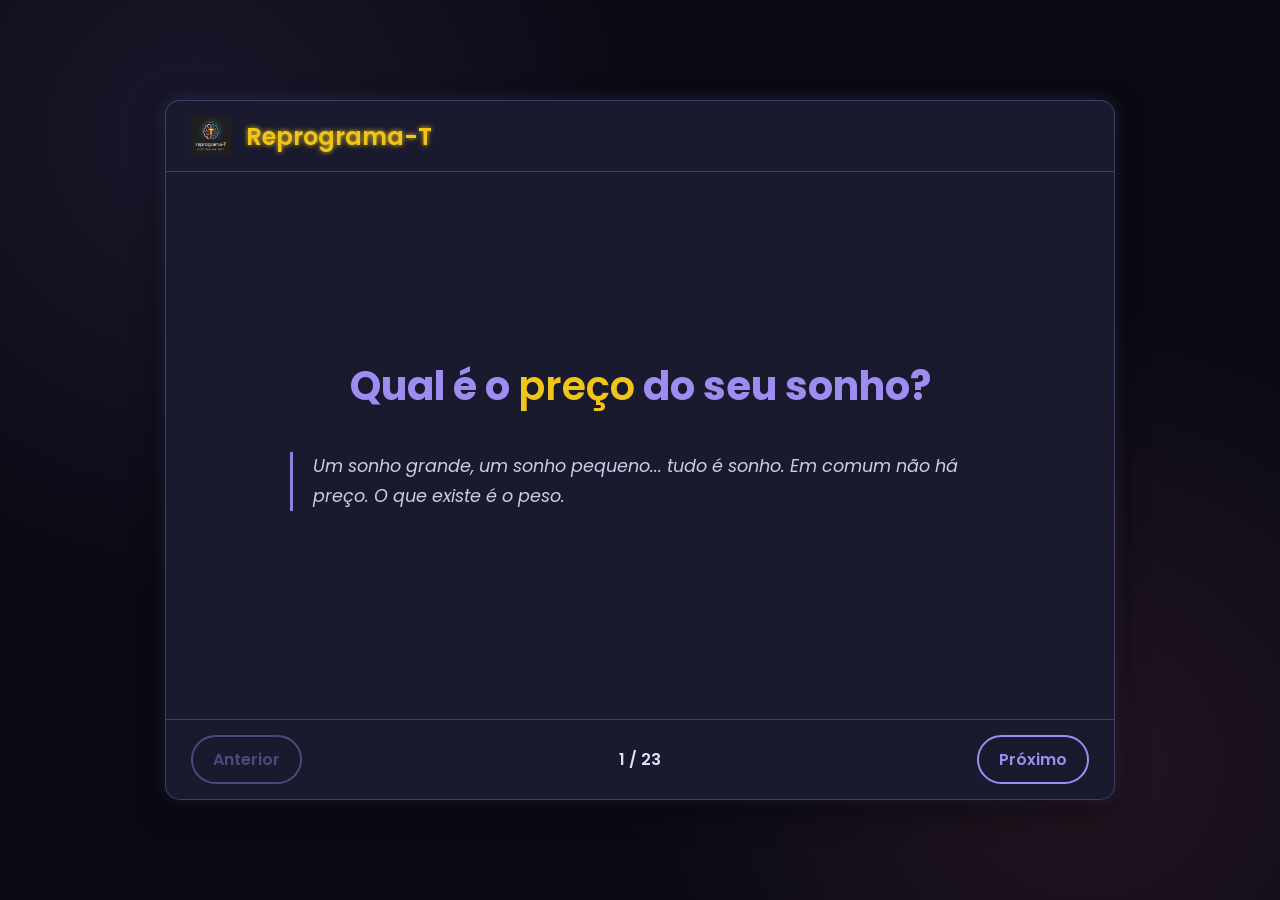
==== commit 2ce7dfb6: "Update apresentacao.html" ====
--- a/apresentacao.html
+++ b/apresentacao.html
@@ -3,9 +3,10 @@
 <head>
     <meta charset="UTF-8">
     <meta name="viewport" content="width=device-width, initial-scale=1.0">
-    <title>Apresentação Detalhada: Reprograma-T</title>
+    <title>Apresentação: Reprograma-T</title>
     <link rel="stylesheet" href="https://cdnjs.cloudflare.com/ajax/libs/font-awesome/6.1.1/css/all.min.css">
     <style>
+        /* O CSS permanece o mesmo da versão anterior. */
         @import url('https://fonts.googleapis.com/css2?family=Poppins:wght@300;400;600;700&display=swap');
 
         :root {
@@ -84,6 +85,11 @@
         .module-title { color: var(--cor-destaque-roxo); font-size: 1.6rem; margin-bottom: 10px; }
         .module-subtitle { font-size: 1rem; margin-bottom: 20px; opacity: 0.8; }
         .module-description { font-size: 1.05rem; }
+        .module-list { list-style: none; text-align: left; max-width: 600px; margin: 20px 0; font-size: 1rem; }
+        .module-list li { margin-bottom: 10px; }
+        
+        .philosophy-list p { text-align: left; margin-bottom: 12px; font-size: 1rem; max-width: 650px;}
+        .philosophy-list strong { color: var(--cor-destaque-dourado); }
 
         .slideshow-footer { display: flex; justify-content: space-between; align-items: center; padding: 15px 25px; border-top: 1px solid var(--cor-borda); flex-shrink: 0; }
         .nav-button { background-color: transparent; border: 2px solid var(--cor-destaque-roxo); color: var(--cor-destaque-roxo); padding: 10px 20px; border-radius: 50px; font-family: 'Poppins', sans-serif; font-size: 1rem; font-weight: 600; cursor: pointer; transition: all 0.3s ease; -webkit-tap-highlight-color: transparent; }
@@ -98,15 +104,16 @@
             .slideshow-header { padding: 10px 15px; }
             .logo { height: 30px; margin-right: 10px; }
             .platform-title { font-size: 1.2rem; }
-            .slide { padding: 15px; }
+            .slide { padding: 15px; overflow-y: auto; }
             .slide h1 { font-size: 1.6rem; }
             .slide h2 { font-size: 1.4rem; }
             .slide h3 { font-size: 1.2rem; }
             .slide p { font-size: 0.95rem; line-height: 1.6; }
             .module-icon { font-size: 2.5rem; }
             .module-title { font-size: 1.4rem; }
-            .module-subtitle { font-size: 0.9rem; }
+            .module-subtitle { font-size: 0.9rem; margin-bottom: 15px; }
             .module-description { font-size: 0.95rem; }
+            .philosophy-list p { font-size: 0.9rem; margin-bottom: 10px; }
             .slideshow-footer { padding: 10px 15px; }
             .nav-button { padding: 8px 16px; font-size: 0.9rem; flex-grow: 1; text-align: center; }
             .slide-counter { padding: 0 10px; }
@@ -142,7 +149,7 @@
             <div class="slide">
                 <h2>Um Sonho de Bilhões de Vidas</h2>
                 <p>Sim, a meta financeira é de 1 bilhão de dólares. O objetivo é a Forbes.</p>
-                <p class="quote">Não pelo glamour. Não pela vaidade.<br>É para <span class="highlight">romper uma barreira</span>. Para dizer ao mundo: <span class="highlight">nós estamos aqui.</span></p>
+                <p class="quote">Não pelo glamour ou vaidade, mas para <span class="highlight">romper uma barreira</span>. Para dizer ao mundo: <span class="highlight">nós estamos aqui.</span></p>
                 <p>Mas é insignificante chegar lá sozinha.</p>
             </div>
             
@@ -165,46 +172,91 @@
                 <p><strong>2. Comunicação Consciente (CNV):</strong> Ensinar a falar e a ouvir com o coração.</p>
                 <p><strong>3. Crescimento Pessoal:</strong> Oferecer ferramentas para a cura e o autoconhecimento.</p>
             </div>
+            
+            <div class="slide">
+                <h2>A Base Filosófica</h2>
+                <div class="philosophy-list">
+                    <p><strong>CNV:</strong> Um caminho para se comunicar sem julgar, atacar ou se calar.</p>
+                    <p><strong>Ikigai:</strong> Onde sua paixão encontra o que o mundo precisa.</p>
+                    <p><strong>Wabi-Sabi:</strong> A beleza encontrada na imperfeição e na impermanência.</p>
+                    <p><strong>Kintsugi:</strong> A arte de honrar as cicatrizes, transformando o que foi quebrado em algo mais forte.</p>
+                </div>
+            </div>
 
             <div class="slide">
                 <i class="fas fa-comments module-icon"></i>
                 <h3 class="module-title">Núcleo Social Consciente</h3>
                 <p class="module-subtitle">Onde postar é uma "Partilha" guiada pela CNV.</p>
-                <p class="module-description">Isso força uma comunicação mais consciente e menos reativa. As interações são reações empáticas (<span class="highlight">Te Entendo, Me Inspirou</span>), focando em validação emocional, não em aprovação social.</p>
+                <p class="module-description">As interações são empáticas (<span class="highlight">💡Te Entendo, ✨Me Inspirou</span>), focando em validação emocional, não em aprovação social.</p>
             </div>
             
             <div class="slide">
                 <i class="fas fa-brain module-icon"></i>
-                <h3 class="module-title">Babatá IA</h3>
-                <p class="module-subtitle">A Consciência Onipresente</p>
-                <p class="module-description">Uma IA projetada como "Guia de Escuta Ativa". Ela modela o comportamento esperado: escuta, validação e orientação, atuando como um agente de desenvolvimento pessoal.</p>
+                <h3 class="module-title">Babatá IA: A Consciência Onipresente</h3>
+                <p class="module-subtitle">Uma IA projetada como "Guia de Escuta Ativa".</p>
+                <ul class="module-list">
+                    <li><strong>Bot Flutuante:</strong> Oferece Tours Guiados e Cursos interativos (CNV, Ikigai).</li>
+                    <li><strong>Chat Dedicado:</strong> Para conversas mais longas e focadas.</li>
+                </ul>
+                <p class="module-description">Babatá é a personificação da filosofia da plataforma: <span class="highlight">escuta, validação e orientação.</span></p>
             </div>
             
             <div class="slide">
                 <i class="fas fa-map-marked-alt module-icon"></i>
-                <h3 class="module-title">Mapa Violeta</h3>
-                <p class="module-subtitle">Geografia da Segurança e Afeto</p>
-                <p class="module-description">Um mapa colaborativo para registrar "alertas de perigo" e "locais acolhedores". Transforma a ansiedade em dados para ação e celebra os refúgios de segurança.</p>
+                <h3 class="module-title">Mapa Violeta: Geografia do Afeto</h3>
+                <p class="module-subtitle">Um mapa colaborativo para registrar experiências no mundo físico.</p>
+                <p class="module-description">Transforma a ansiedade em dados para ação, ao mesmo tempo que celebra refúgios de segurança.</p>
+            </div>
+
+            <div class="slide">
+                 <h3 class="module-title">Categorias do Mapa Violeta</h3>
+                 <ul class="module-list">
+                    <li><span class="highlight">🚨 Alerta de Perigo:</span> Registra uma observação que gerou medo.</li>
+                    <li><span class="highlight">💖 Local Acolhedor:</span> Marca um espaço de segurança e bem-estar.</li>
+                    <li><span class="highlight">🤝 Ponto de Apoio:</span> Indica locais de ajuda prática (ex: ONGs).</li>
+                    <li><span class="highlight">🗣️ Denúncia de "Cisplay":</span> Registra aquela "piada" que só faz rir quem nunca precisou se explicar.</li>
+                 </ul>
             </div>
             
             <div class="slide">
                 <i class="fas fa-book-open module-icon"></i>
-                <h3 class="module-title">Livro Conexão</h3>
-                <p class="module-subtitle">A Terapia Narrativa</p>
-                <p class="module-description">Histórias de vida são transformadas em jornadas de cura com reflexões guiadas pela CNV. Um mecanismo de cura em dupla via: para quem escreve e para quem lê.</p>
+                <h3 class="module-title">Livro Conexão: A Terapia Narrativa</h3>
+                <p class="module-subtitle">Histórias de vida transformadas em jornadas de cura.</p>
+                <p class="module-description">Usuários podem solicitar que suas histórias se tornem um "livro". Ao final de cada capítulo, o leitor responde a um questionário, desbloqueando o próximo passo apenas após a reflexão.</p>
+            </div>
+
+             <div class="slide">
+                <h3 class="module-title">Livro Conexão: A Métrica da Empatia</h3>
+                <p class="module-subtitle">Exemplo de Questionário:</p>
+                <p class="quote">"No capítulo, eu conto que nasci na roça."</p>
+                 <ul class="module-list">
+                    <li><strong>Você cresceu na roça?</strong> (Sim/Não) - Mede vivência direta.</li>
+                    <li><strong>Você conhece uma pessoa LGBTQIAPN+ que cresceu na roça?</strong> (Sim/Não) - Mede observação indireta.</li>
+                 </ul>
+                 <p class="module-description">Se ambas as respostas forem "Não", a métrica registra <span class="highlight">"surpresa"</span>, indicando que a história expandiu o universo de referência do leitor.</p>
             </div>
             
             <div class="slide">
                 <i class="fas fa-place-of-worship module-icon"></i>
-                <h3 class="module-title">Templo do Afeto</h3>
-                <p class="module-subtitle">Espiritualidade Descentralizada</p>
-                <p class="module-description">Um espaço para explorar a fé e a conexão com o transcendente de forma inclusiva e não-dogmática, algo frequentemente negado ao nosso público em instituições tradicionais.</p>
+                <h3 class="module-title">Templo do Afeto: A Proposta</h3>
+                <p class="module-subtitle">Espiritualidade Descentralizada e Segura</p>
+                <p class="module-description">Um espaço para explorar a fé de forma inclusiva, livre de dogmas e preconceitos, algo frequentemente negado ao nosso público em instituições tradicionais.</p>
+            </div>
+
+            <div class="slide">
+                <h3 class="module-title">Templo do Afeto: Os "Guias"</h3>
+                <p class="module-subtitle">Liderança Comunitária e Responsável</p>
+                <p class="module-description">Para se tornar um Guia, o usuário deve solicitar permissão e concluir um curso de CNV para evitar discursos de ódio ou fanatismo.</p>
+                <ul class="module-list">
+                    <li>Guias aprovados recebem um perfil exclusivo e destaque quando online.</li>
+                    <li>Apenas Guias podem criar eventos e iniciar transmissões ao vivo.</li>
+                </ul>
             </div>
 
             <div class="slide">
                 <i class="fas fa-store module-icon"></i>
                 <h3 class="module-title">A Economia do Cuidado</h3>
-                <p class="module-subtitle">Escola de Saberes & Mercado Cósmico</p>
+                <p class="module-subtitle">Mercado Cósmico e Escola de Saberes</p>
                 <p class="module-description">Módulos que criam uma economia circular de apoio e autonomia, permitindo que membros compartilhem habilidades, gerem renda e fortaleçam-se mutuamente.</p>
             </div>
 
@@ -216,24 +268,39 @@
             </div>
 
             <div class="slide">
+                <i class="fas fa-book-reader module-icon"></i>
+                <h3 class="module-title">Biblioteca Cósmica</h3>
+                <p class="module-subtitle">Espaço para Autores</p>
+                <p class="module-description">Uma área dedicada para que autores autorizados possam divulgar e compartilhar seus livros, sejam eles gratuitos ou pagos, expandindo o conhecimento da comunidade.</p>
+            </div>
+
+            <div class="slide">
+                <i class="fas fa-user-friends module-icon"></i>
+                <h3 class="module-title">Círculos de Confiança</h3>
+                <p class="module-subtitle">Grupos de Interesses</p>
+                <p class="module-description">Ferramenta para que os usuários criem seus próprios grupos, públicos ou privados, para aprofundar conexões e discutir temas de interesse em um ambiente de maior controle.</p>
+            </div>
+
+            <div class="slide">
+                <i class="fas fa-paper-plane module-icon"></i>
+                <h3 class="module-title">Mensagens Privadas</h3>
+                <p class="module-subtitle">Conversas Particulares</p>
+                <p class="module-description">Um sistema de chat um-para-um, seguro e direto, para que os membros da comunidade possam se comunicar de forma privada e construir laços mais íntimos.</p>
+            </div>
+
+            <div class="slide">
                 <h2>Para Quem é Este Sonho?</h2>
                 <p class="quote">A força do Reprograma-T reside em sua especificidade.</p>
-                <p>É para a <span class="highlight">Comunidade LGBTQIAPN+</span>. Para <span class="highlight">Pessoas Neurodivergentes</span>. Para todos em processo de <span class="highlight">Cura</span>.</p>
+                <p>É para a <span class="highlight">Comunidade LGBTQIAPN+</span>.<br>Para <span class="highlight">Pessoas Neurodivergentes</span>.<br>Para Todos em processo de <span class="highlight">Cura</span>.</p>
             </div>
             
             <div class="slide">
                 <h2>O Manifesto Final</h2>
                 <p class="quote"><strong>Reprograma-T</strong> é um manifesto digital transformado em código. Uma tentativa ambiciosa de construir uma utopia digital funcional.</p>
                 <p>Seu nome é literal: a plataforma busca <span class="highlight">"reprogramar"</span> os padrões de comunicação, a percepção de segurança e a relação que temos com nós mesmos.</p>
-            </div>
-            
-             <div class="slide">
-                <h3>Glossário de Conceitos</h3>
-                <p><strong>CNV:</strong> Comunicar sem julgar, atacar ou se calar.</p>
-                <p><strong>Ikigai:</strong> Onde sua paixão encontra o que o mundo precisa.</p>
-                <p><strong>Kintsugi:</strong> A arte de honrar as cicatrizes, transformando o que foi quebrado em algo mais forte e belo.</p>
-            </div>
-
+                <h3>É um sonho. E como todo sonho, não tem preço. <br>Mas tem um valor imensurável.</h3>
+            </div>
+            
         </main>
 
         <footer class="slideshow-footer">
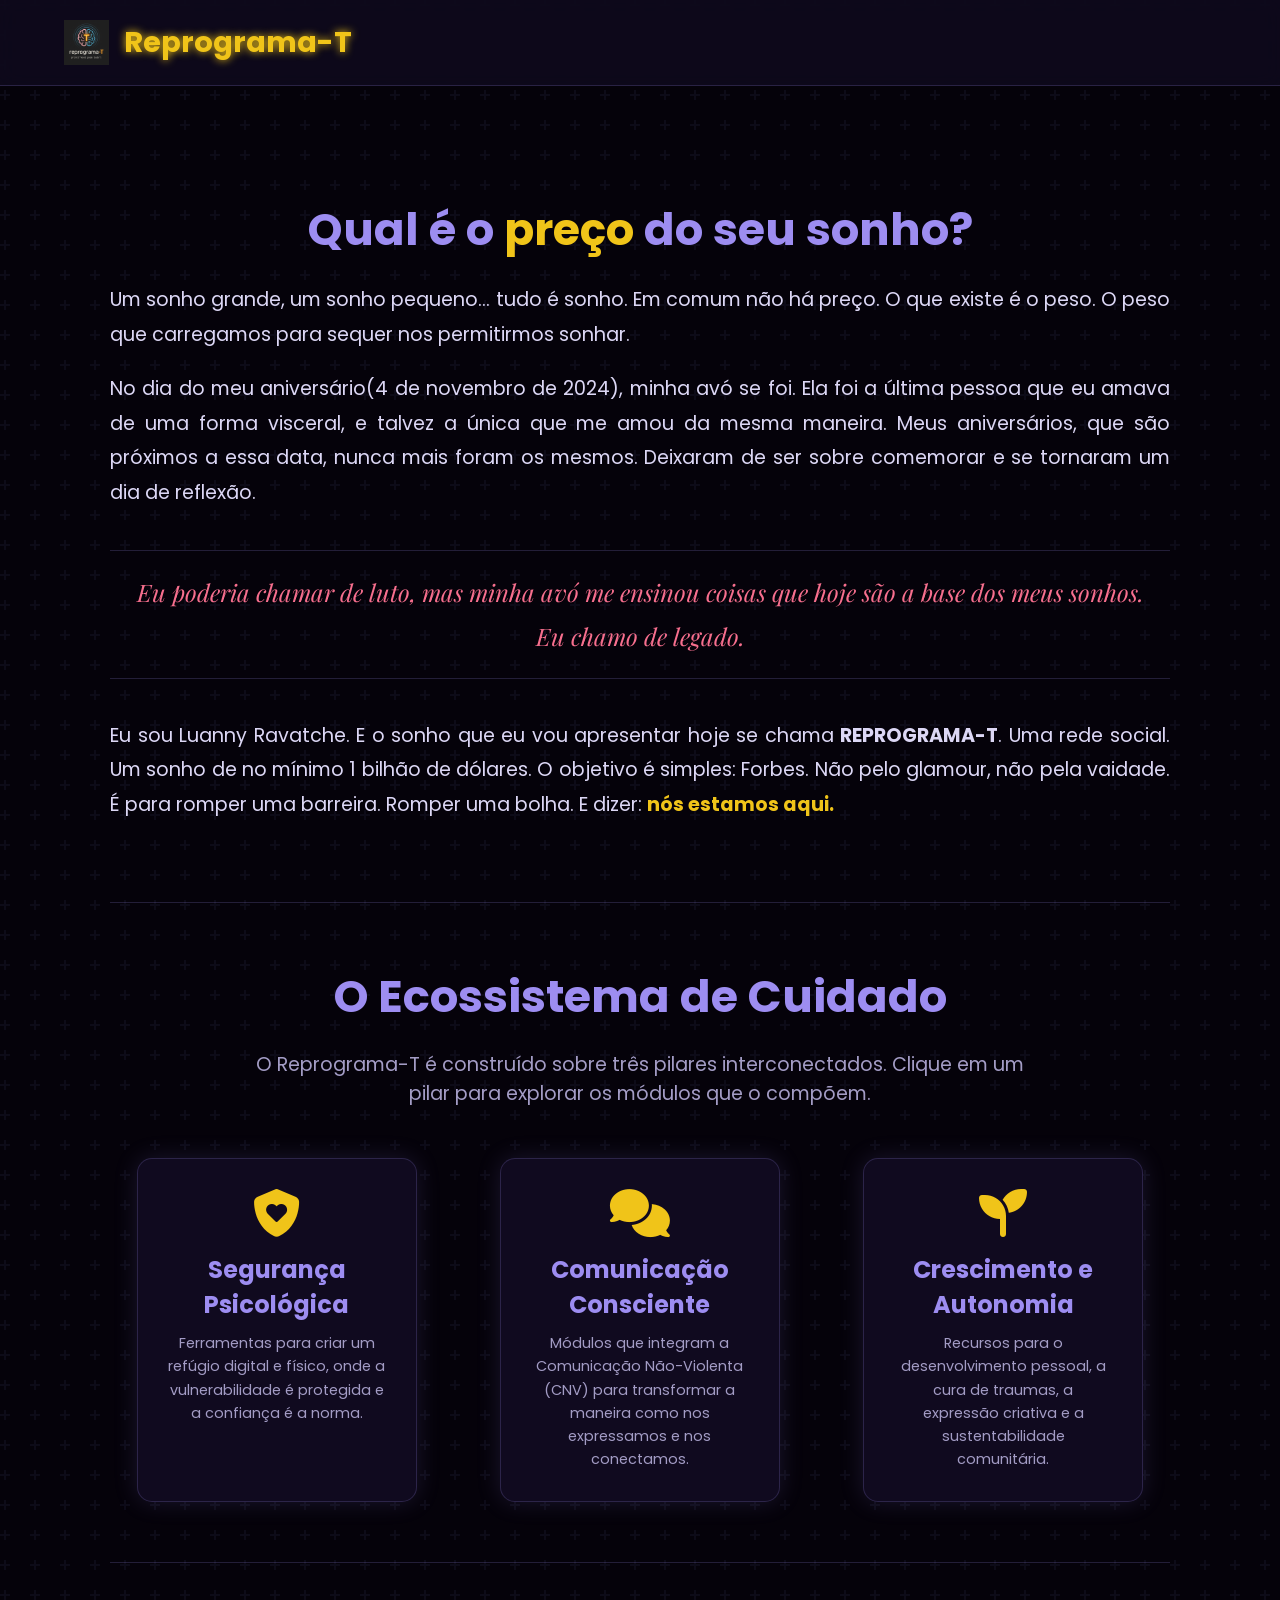
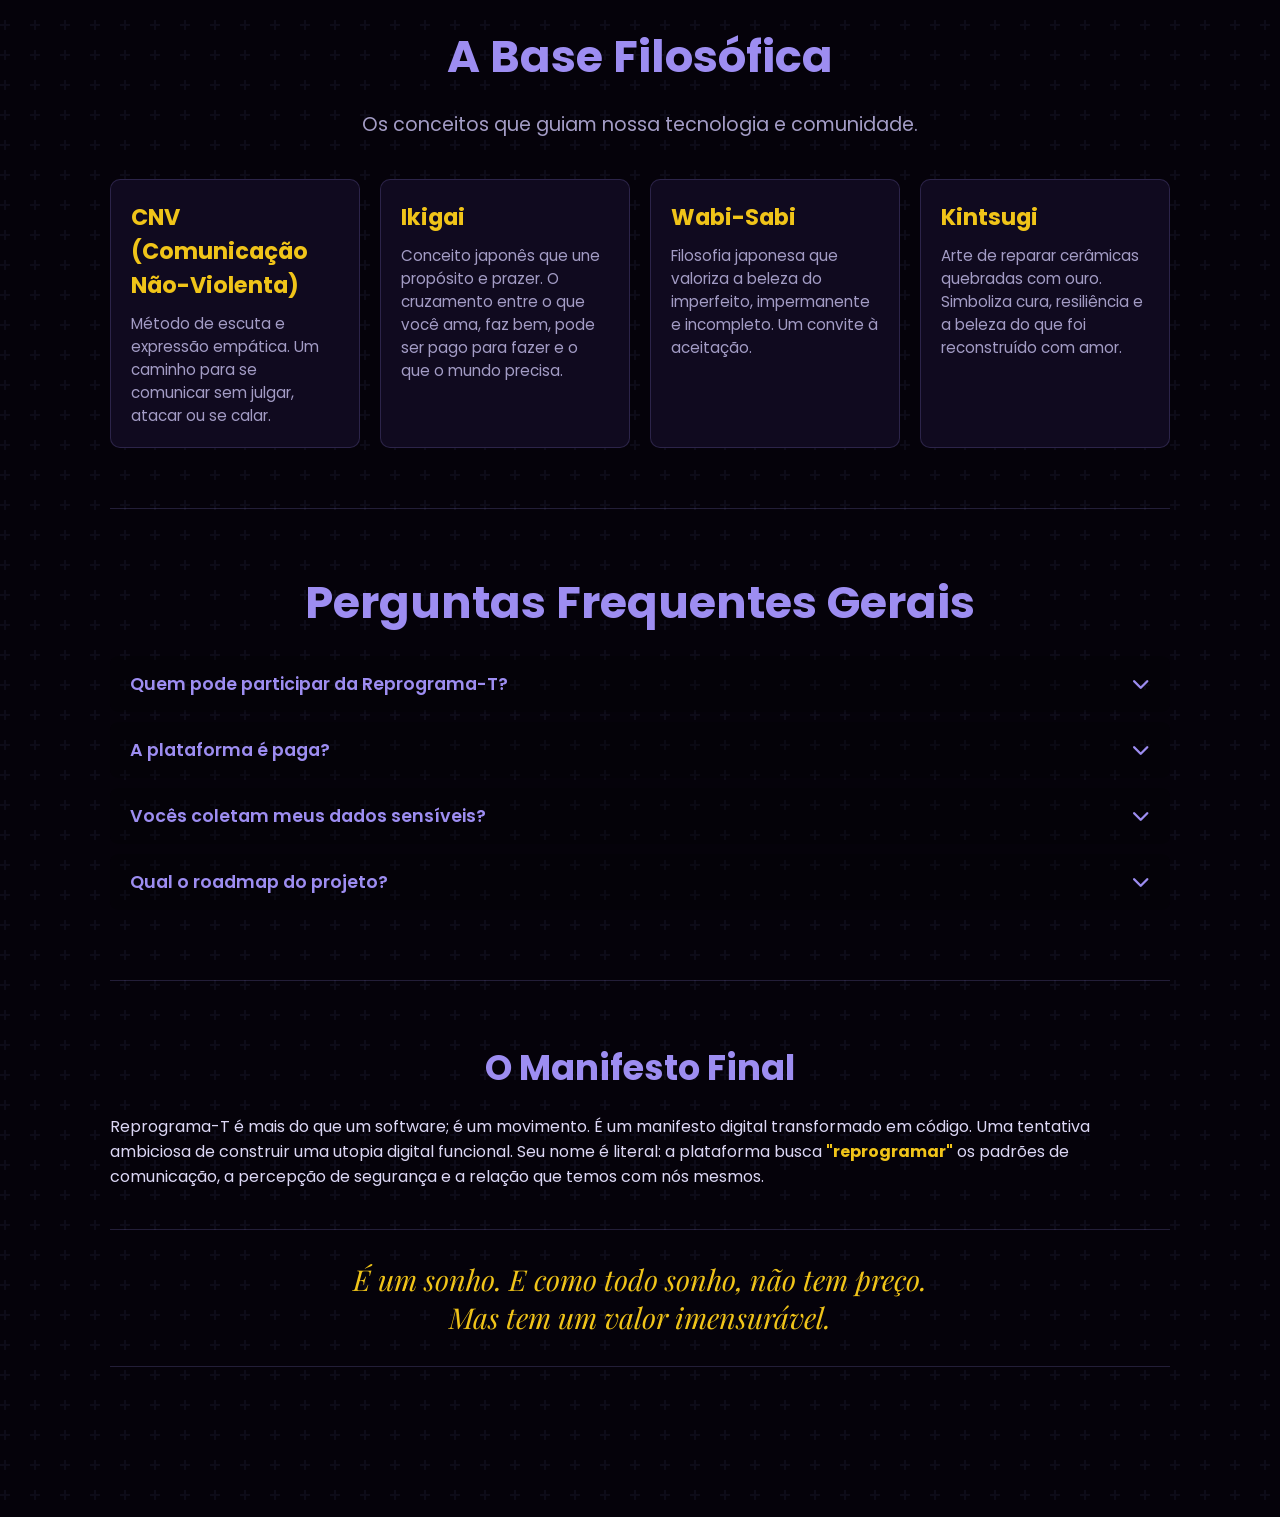
==== commit edeca0ac: "Update apresentacao.html" ====
--- a/apresentacao.html
+++ b/apresentacao.html
@@ -3,360 +3,692 @@
 <head>
     <meta charset="UTF-8">
     <meta name="viewport" content="width=device-width, initial-scale=1.0">
-    <title>Apresentação: Reprograma-T</title>
-    <link rel="stylesheet" href="https://cdnjs.cloudflare.com/ajax/libs/font-awesome/6.1.1/css/all.min.css">
+    <title>Reprograma-T: O Ecossistema de Cuidado Digital</title>
+    <link rel="stylesheet" href="https://cdnjs.cloudflare.com/ajax/libs/font-awesome/6.2.0/css/all.min.css">
     <style>
-        /* O CSS permanece o mesmo da versão anterior. */
-        @import url('https://fonts.googleapis.com/css2?family=Poppins:wght@300;400;600;700&display=swap');
-
-        :root {
-            --cor-fundo: #0a0a14;
-            --cor-fundo-slide: #1a1a2e;
-            --cor-texto-principal: #e0e0fc;
-            --cor-destaque-roxo: #9d8df1;
-            --cor-destaque-dourado: #f0c419;
-            --cor-destaque-rosa: #f76f8e;
-            --cor-borda: rgba(157, 141, 241, 0.3);
-            --sombra-brilho: 0 0 15px rgba(157, 141, 241, 0.2);
-        }
-
-        * { margin: 0; padding: 0; box-sizing: border-box; }
-        html, body { height: 100%; overflow: hidden; }
-        body {
-            font-family: 'Poppins', sans-serif;
-            background-color: var(--cor-fundo);
-            color: var(--cor-texto-principal);
-            display: flex;
-            justify-content: center;
-            align-items: center;
-            padding: 10px;
-            background-image: radial-gradient(circle at 15% 15%, rgba(157, 141, 241, 0.1), transparent 35%),
-                              radial-gradient(circle at 85% 85%, rgba(247, 111, 142, 0.1), transparent 35%);
-        }
-
-        .slideshow-container {
-            width: 100%;
-            max-width: 950px;
-            background-color: var(--cor-fundo-slide);
-            border: 1px solid var(--cor-borda);
-            border-radius: 15px;
-            box-shadow: 0 10px 30px rgba(0, 0, 0, 0.5), var(--sombra-brilho);
-            display: flex;
-            flex-direction: column;
-            overflow: hidden;
-            height: 95vh;
-            max-height: 700px;
-        }
-
-        .slideshow-header {
-            padding: 15px 25px;
-            display: flex;
-            align-items: center;
-            border-bottom: 1px solid var(--cor-borda);
-            flex-shrink: 0;
-        }
-
-        .logo { height: 40px; margin-right: 15px; }
-        .platform-title { font-size: 1.5rem; font-weight: 600; color: var(--cor-destaque-dourado); text-shadow: 0 0 5px var(--cor-destaque-dourado); }
-
-        .slide-content-wrapper { flex-grow: 1; position: relative; overflow: hidden; }
-        .slide {
-            position: absolute; top: 0; left: 0;
-            width: 100%; height: 100%;
-            padding: 20px 40px;
-            opacity: 0; visibility: hidden;
-            transition: opacity 0.5s ease-in-out, transform 0.5s ease-in-out;
-            transform: translateY(20px);
-            display: flex; flex-direction: column;
-            justify-content: center; align-items: center;
-            text-align: center;
-        }
-        .slide.active { opacity: 1; visibility: visible; transform: translateY(0); }
+    @import url('https://fonts.googleapis.com/css2?family=Poppins:wght@300;400;600;700&family=Playfair+Display:ital,wght@1,700&display=swap');
+
+    :root {
+        --cor-fundo-profundo: #05020a;
+        --cor-fundo-container: #100a1f;
+        --cor-borda: rgba(157, 141, 241, 0.2);
+        --cor-texto-principal: #dcd7f5;
+        --cor-texto-secundario: #a39cc5;
+        --cor-destaque-roxo: #9d8df1;
+        --cor-destaque-dourado: #f0c419;
+        --cor-destaque-rosa: #f76f8e;
+        --sombra-brilho: 0 0 25px rgba(157, 141, 241, 0.15);
+        --transicao-suave: all 0.5s cubic-bezier(0.25, 0.8, 0.25, 1);
+    }
+
+    * {
+        margin: 0;
+        padding: 0;
+        box-sizing: border-box;
+    }
+
+    html {
+        scroll-behavior: smooth;
+        height: 100%; /* Garante que o html ocupe toda a altura */
+    }
+
+    body {
+        font-family: 'Poppins', sans-serif;
+        background-color: var(--cor-fundo-profundo);
+        color: var(--cor-texto-principal);
+        overflow-x: hidden;
+        background-image: url('data:image/svg+xml,%3Csvg width="60" height="60" viewBox="0 0 60 60" xmlns="http://www.w3.org/2000/svg"%3E%3Cg fill="none" fill-rule="evenodd"%3E%3Cg fill="%231a1a2e" fill-opacity="0.4"%3E%3Cpath d="M36 34v-4h-2v4h-4v2h4v4h2v-4h4v-2h-4zm0-30V0h-2v4h-4v2h4v4h2V6h4V4h-4zM6 34v-4H4v4H0v2h4v4h2v-4h4v-2H6zM6 4V0H4v4H0v2h4v4h2V6h4V4H6z"/%3E%3C/g%3E%3C/g%3E%3C/svg%3E');
+        min-height: 100%; /* Garante que o body ocupe no mínimo toda a altura */
+        display: flex; /* Habilita flexbox para o body */
+        flex-direction: column; /* Organiza os filhos em coluna */
+    }
+
+    .presentation-container {
+        width: 100%;
+        min-height: 100vh; /* Usa a altura da viewport como altura mínima */
+        display: flex;
+        flex-direction: column;
+        flex: 1; /* Permite que este container cresça para preencher o body */
+    }
+
+    .header {
+        padding: 20px 5%;
+        display: flex;
+        justify-content: space-between;
+        align-items: center;
+        background: rgba(16, 10, 31, 0.8);
+        backdrop-filter: blur(10px);
+        border-bottom: 1px solid var(--cor-borda);
+        position: sticky;
+        top: 0;
+        z-index: 100;
+        width: 100%; /* Garante que o header ocupe a largura total */
+    }
+
+    .logo-container {
+        display: flex;
+        align-items: center;
+        text-decoration: none;
+    }
+
+    .logo {
+        height: 45px;
+        margin-right: 15px;
+    }
+
+    .platform-title {
+        font-size: 1.8rem;
+        font-weight: 700;
+        color: var(--cor-destaque-dourado);
+        text-shadow: 0 0 8px var(--cor-destaque-dourado);
+    }
+
+    .main-content {
+        width: 100%;
+        max-width: 1100px;
+        margin: 0 auto;
+        padding: 50px 20px;
+        flex-grow: 1; /* Faz o conteúdo principal expandir para ocupar o espaço restante */
+        display: flex;
+        flex-direction: column;
+    }
+
+    section {
+        padding: 60px 0;
+        border-bottom: 1px solid var(--cor-borda);
+        opacity: 0;
+        transform: translateY(30px);
+        transition: opacity 0.8s ease-out, transform 0.8s ease-out;
+    }
+
+    section:last-of-type {
+        border-bottom: none; /* Remove a borda da última seção */
+    }
+    
+    section.visible {
+        opacity: 1;
+        transform: translateY(0);
+    }
+
+    .section-title {
+        font-size: 2.8rem;
+        color: var(--cor-destaque-roxo);
+        text-align: center;
+        margin-bottom: 20px;
+    }
+
+    .section-subtitle {
+        font-size: 1.2rem;
+        text-align: center;
+        color: var(--cor-texto-secundario);
+        margin-bottom: 40px;
+        max-width: 800px;
+        margin-left: auto;
+        margin-right: auto;
+    }
+
+    .intro-section p {
+        font-size: 1.2rem;
+        line-height: 1.8;
+        text-align: justify;
+        margin-bottom: 20px;
+    }
+
+    .intro-section .quote {
+        font-family: 'Playfair Display', serif;
+        font-size: 1.5rem;
+        font-style: italic;
+        color: var(--cor-destaque-rosa);
+        text-align: center;
+        padding: 20px;
+        border-top: 1px solid var(--cor-borda);
+        border-bottom: 1px solid var(--cor-borda);
+        margin: 40px 0;
+    }
+
+    .highlight {
+        color: var(--cor-destaque-dourado);
+        font-weight: bold;
+    }
+
+    .mindmap {
+        display: flex;
+        justify-content: space-around;
+        align-items: stretch; /* Faz os pilares terem a mesma altura */
+        flex-wrap: wrap;
+        gap: 30px;
+        margin-top: 50px;
+    }
+
+    .pillar-node {
+        background: var(--cor-fundo-container);
+        padding: 30px;
+        border-radius: 15px;
+        border: 1px solid var(--cor-borda);
+        box-shadow: var(--sombra-brilho);
+        text-align: center;
+        width: 280px;
+        transition: var(--transicao-suave);
+        cursor: pointer;
+        display: flex; /* Habilita flex para alinhar conteúdo interno */
+        flex-direction: column; /* Organiza o conteúdo em coluna */
+        justify-content: flex-start; /* Alinha ao topo */
+    }
+
+    .pillar-node:hover {
+        transform: translateY(-10px) scale(1.05);
+        border-color: var(--cor-destaque-roxo);
+    }
+
+    .pillar-node .icon {
+        font-size: 3rem;
+        color: var(--cor-destaque-dourado);
+        margin-bottom: 15px;
+    }
+
+    .pillar-node h3 {
+        font-size: 1.5rem;
+        color: var(--cor-destaque-roxo);
+        margin-bottom: 10px;
+    }
+
+    .pillar-node p {
+        font-size: 0.9rem;
+        color: var(--cor-texto-secundario);
+        flex-grow: 1; /* Faz o parágrafo ocupar espaço para alinhar os botões se houvessem */
+        line-height: 1.6;
+    }
+
+    .module-details {
+        display: none;
+        padding-top: 40px;
+    }
+
+    .module-details.active {
+        display: block;
+    }
+
+    .module-card {
+        background: rgba(26, 26, 46, 0.5);
+        margin-bottom: 40px;
+        padding: 30px;
+        border-radius: 10px;
+        border-left: 5px solid var(--cor-destaque-dourado);
+    }
+
+    .module-card-header {
+        display: flex;
+        align-items: center;
+        gap: 20px;
+        margin-bottom: 20px;
+    }
+
+    .module-card-header .icon {
+        font-size: 2.5rem;
+        color: var(--cor-destaque-dourado);
+    }
+
+    .module-card-title {
+        font-size: 2rem;
+        color: var(--cor-destaque-roxo);
+    }
+
+    .module-card-body p,
+    .module-card-body ul {
+        font-size: 1.1rem;
+        line-height: 1.8;
+        text-align: justify;
+    }
+
+    .module-card-body ul {
+        list-style: none;
+        padding-left: 25px;
+    }
+
+    .module-card-body li {
+        margin-bottom: 10px;
+        position: relative;
+    }
+
+    .module-card-body li::before {
+        content: '✨';
+        position: absolute;
+        left: -25px;
+        color: var(--cor-destaque-rosa);
+    }
+
+    .subsection-title {
+        font-size: 1.3rem;
+        color: var(--cor-texto-principal);
+        margin-top: 30px;
+        margin-bottom: 15px;
+        border-bottom: 1px solid var(--cor-borda);
+        padding-bottom: 8px;
+    }
+
+    .faq-item {
+        background: rgba(0, 0, 0, 0.2);
+        margin-bottom: 10px;
+        border-radius: 8px;
+        overflow: hidden;
+    }
+
+    .faq-item summary {
+        padding: 15px 20px;
+        font-size: 1.1rem;
+        font-weight: 600;
+        color: var(--cor-destaque-roxo);
+        cursor: pointer;
+        display: flex;
+        justify-content: space-between;
+        align-items: center;
+    }
+
+    .faq-item summary::after {
+        content: '\f078';
+        font-family: 'Font Awesome 6 Free';
+        font-weight: 900;
+        transition: transform 0.3s;
+    }
+
+    .faq-item[open] summary::after {
+        transform: rotate(180deg);
+    }
+
+    .faq-item p {
+        padding: 0 20px 15px;
+        font-size: 1rem;
+        line-height: 1.7;
+        text-align: justify;
+    }
+
+    .glossary-grid {
+        display: grid;
+        grid-template-columns: repeat(auto-fit, minmax(250px, 1fr));
+        gap: 20px;
+        margin-top: 30px;
+    }
+
+    .glossary-item {
+        background: var(--cor-fundo-container);
+        padding: 20px;
+        border-radius: 10px;
+        border: 1px solid var(--cor-borda);
+    }
+
+    .glossary-item h4 {
+        color: var(--cor-destaque-dourado);
+        font-size: 1.4rem;
+        margin-bottom: 10px;
+    }
+
+    .glossary-item p {
+        font-size: 0.95rem;
+        color: var(--cor-texto-secundario);
+    }
+
+    .conclusion-section h2 {
+        font-size: 2.2rem;
+    }
+
+    .conclusion-section .final-quote {
+        font-family: 'Playfair Display', serif;
+        font-size: 1.8rem;
+        font-style: italic;
+        color: var(--cor-destaque-dourado);
+        text-align: center;
+        padding: 30px;
+        border-top: 1px solid var(--cor-borda);
+        border-bottom: 1px solid var(--cor-borda);
+        margin: 40px 0;
+    }
+
+    #back-to-map-btn {
+        display: none;
+        position: fixed;
+        bottom: 20px;
+        right: 20px;
+        background-color: var(--cor-destaque-roxo);
+        color: var(--cor-fundo-container);
+        border: none;
+        border-radius: 50%;
+        width: 50px;
+        height: 50px;
+        font-size: 1.5rem;
+        cursor: pointer;
+        z-index: 100;
+        box-shadow: 0 5px 15px rgba(157, 141, 241, 0.4);
+        transition: var(--transicao-suave);
+    }
+
+    #back-to-map-btn:hover {
+        background-color: var(--cor-destaque-dourado);
+        transform: scale(1.1);
+    }
+
+    /* Media Queries para responsividade */
+    @media (max-width: 768px) {
+        .header {
+            padding: 15px 5%;
+        }
         
-        .slide h1, .slide h2, .slide h3 { color: var(--cor-destaque-roxo); margin-bottom: 20px; line-height: 1.3; }
-        .slide h1 { font-size: 2.5rem; }
-        .slide h2 { font-size: 1.8rem; }
-        .slide h3 { font-size: 1.5rem; color: var(--cor-destaque-rosa); }
-        .slide p { font-size: 1.1rem; line-height: 1.7; margin-bottom: 15px; max-width: 700px; }
-        .slide .highlight { color: var(--cor-destaque-dourado); font-weight: 600; }
-        .slide .quote { font-style: italic; opacity: 0.9; border-left: 3px solid var(--cor-destaque-roxo); padding-left: 20px; margin: 20px 0; text-align: left; }
-        
-        .module-icon { font-size: 3rem; color: var(--cor-destaque-dourado); margin-bottom: 15px; }
-        .module-title { color: var(--cor-destaque-roxo); font-size: 1.6rem; margin-bottom: 10px; }
-        .module-subtitle { font-size: 1rem; margin-bottom: 20px; opacity: 0.8; }
-        .module-description { font-size: 1.05rem; }
-        .module-list { list-style: none; text-align: left; max-width: 600px; margin: 20px 0; font-size: 1rem; }
-        .module-list li { margin-bottom: 10px; }
-        
-        .philosophy-list p { text-align: left; margin-bottom: 12px; font-size: 1rem; max-width: 650px;}
-        .philosophy-list strong { color: var(--cor-destaque-dourado); }
-
-        .slideshow-footer { display: flex; justify-content: space-between; align-items: center; padding: 15px 25px; border-top: 1px solid var(--cor-borda); flex-shrink: 0; }
-        .nav-button { background-color: transparent; border: 2px solid var(--cor-destaque-roxo); color: var(--cor-destaque-roxo); padding: 10px 20px; border-radius: 50px; font-family: 'Poppins', sans-serif; font-size: 1rem; font-weight: 600; cursor: pointer; transition: all 0.3s ease; -webkit-tap-highlight-color: transparent; }
-        .nav-button:hover:not(:disabled) { background-color: var(--cor-destaque-roxo); color: var(--cor-fundo-slide); transform: translateY(-2px); box-shadow: 0 5px 15px rgba(157, 141, 241, 0.3); }
-        .nav-button:active:not(:disabled) { transform: translateY(0); box-shadow: none; }
-        .nav-button:disabled { opacity: 0.4; cursor: not-allowed; }
-        .slide-counter { font-size: 1rem; font-weight: 600; color: var(--cor-texto-principal); }
-        
-        @media (max-width: 768px) {
-            body { padding: 5px; align-items: flex-start; padding-top: 1vh; }
-            .slideshow-container { height: 98vh; width: 100%; border-radius: 10px; max-height: none; }
-            .slideshow-header { padding: 10px 15px; }
-            .logo { height: 30px; margin-right: 10px; }
-            .platform-title { font-size: 1.2rem; }
-            .slide { padding: 15px; overflow-y: auto; }
-            .slide h1 { font-size: 1.6rem; }
-            .slide h2 { font-size: 1.4rem; }
-            .slide h3 { font-size: 1.2rem; }
-            .slide p { font-size: 0.95rem; line-height: 1.6; }
-            .module-icon { font-size: 2.5rem; }
-            .module-title { font-size: 1.4rem; }
-            .module-subtitle { font-size: 0.9rem; margin-bottom: 15px; }
-            .module-description { font-size: 0.95rem; }
-            .philosophy-list p { font-size: 0.9rem; margin-bottom: 10px; }
-            .slideshow-footer { padding: 10px 15px; }
-            .nav-button { padding: 8px 16px; font-size: 0.9rem; flex-grow: 1; text-align: center; }
-            .slide-counter { padding: 0 10px; }
-        }
-    </style>
+        .main-content {
+            padding: 30px 15px;
+        }
+
+        .section-title {
+            font-size: 2rem;
+        }
+
+        .intro-section p {
+            font-size: 1rem;
+        }
+
+        .intro-section .quote {
+            font-size: 1.2rem;
+        }
+
+        .pillar-node {
+            width: 100%; /* Em telas menores, cada pilar ocupa a largura toda */
+        }
+
+        .module-card-title {
+            font-size: 1.5rem;
+        }
+
+        .module-card-body p,
+        .module-card-body ul {
+            font-size: 0.95rem;
+        }
+    }
+
+</style>
 </head>
 <body>
 
-    <div class="slideshow-container">
-        <header class="slideshow-header">
-            <img src="https://reprograma-t.github.io/logo.png" alt="Logo Reprograma-T" class="logo">
-            <span class="platform-title">Reprograma-T</span>
+    <div class="presentation-container">
+        <header class="header">
+            <a href="#" class="logo-container">
+                <img src="https://reprograma-t.github.io/logo.png" alt="Logo Reprograma-T" class="logo">
+                <h1 class="platform-title">Reprograma-T</h1>
+            </a>
         </header>
 
-        <main class="slide-content-wrapper">
+        <main class="main-content">
             
-            <div class="slide active">
-                <h1>Qual é o <span class="highlight">preço</span> do seu sonho?</h1>
-                <p class="quote">Um sonho grande, um sonho pequeno... tudo é sonho. Em comum não há preço. O que existe é o peso.</p>
+            <!-- INTRODUÇÃO -->
+            <section id="intro" class="intro-section">
+                <h2 class="section-title">Qual é o <span class="highlight">preço</span> do seu sonho?</h2>
+                <p>Um sonho grande, um sonho pequeno... tudo é sonho. Em comum não há preço. O que existe é o peso. O peso que carregamos para sequer nos permitirmos sonhar.</p>
+                <p>No dia do meu aniversário(4 de novembro de 2024), minha avó se foi. Ela foi a última pessoa que eu amava de uma forma visceral, e talvez a única que me amou da mesma maneira. Meus aniversários, que são próximos a essa data, nunca mais foram os mesmos. Deixaram de ser sobre comemorar e se tornaram um dia de reflexão.</p>
+                <p class="quote">Eu poderia chamar de luto, mas minha avó me ensinou coisas que hoje são a base dos meus sonhos. Eu chamo de legado.</p>
+                <p>Eu sou Luanny Ravatche. E o sonho que eu vou apresentar hoje se chama <strong>REPROGRAMA-T</strong>. Uma rede social. Um sonho de no mínimo 1 bilhão de dólares. O objetivo é simples: Forbes. Não pelo glamour, não pela vaidade. É para romper uma barreira. Romper uma bolha. E dizer: <span class="highlight">nós estamos aqui.</span></p>
+            </section>
+
+            <!-- MAPA MENTAL (PILARES) -->
+            <section id="mindmap" class="mindmap-section">
+                <h2 class="section-title">O Ecossistema de Cuidado</h2>
+                <p class="section-subtitle">O Reprograma-T é construído sobre três pilares interconectados. Clique em um pilar para explorar os módulos que o compõem.</p>
+                <div class="mindmap">
+                    <div class="pillar-node" data-target="seguranca-details">
+                        <i class="fas fa-shield-heart icon"></i>
+                        <h3>Segurança Psicológica</h3>
+                        <p>Ferramentas para criar um refúgio digital e físico, onde a vulnerabilidade é protegida e a confiança é a norma.</p>
+                    </div>
+                    <div class="pillar-node" data-target="comunicacao-details">
+                        <i class="fas fa-comments icon"></i>
+                        <h3>Comunicação Consciente</h3>
+                        <p>Módulos que integram a Comunicação Não-Violenta (CNV) para transformar a maneira como nos expressamos e nos conectamos.</p>
+                    </div>
+                    <div class="pillar-node" data-target="crescimento-details">
+                        <i class="fas fa-seedling icon"></i>
+                        <h3>Crescimento e Autonomia</h3>
+                        <p>Recursos para o desenvolvimento pessoal, a cura de traumas, a expressão criativa e a sustentabilidade comunitária.</p>
+                    </div>
+                </div>
+            </section>
+
+            <!-- DETALHES DOS MÓDULOS (Escondidos inicialmente) -->
+
+            <!-- PILAR 1: SEGURANÇA -->
+            <div id="seguranca-details" class="module-details">
+                <h2 class="section-title">Pilar: Segurança Psicológica</h2>
+                
+                <div class="module-card">
+                    <div class="module-card-header"><i class="fas fa-map-marked-alt icon"></i><h3 class="module-card-title">Mapa Violeta (Geografia do Afeto)</h3></div>
+                    <div class="module-card-body">
+                        <p>Uma ferramenta de mapeamento geográfico colaborativo. Transforma a ansiedade em dados para ação, ao mesmo tempo que celebra refúgios de segurança (💖 Local Acolhedor) e alerta sobre riscos (🚨 Alerta de Perigo).</p>
+                        <h4 class="subsection-title">Modelo de Negócio</h4>
+                        <p><span class="highlight">Dados Agregados:</span> Relatórios anônimos para ONGs e órgãos governamentais para embasar políticas públicas.</p>
+                        <p><span class="highlight">Parcerias "Lugar de Afeto":</span> Estabelecimentos "Acolhedores" podem se tornar parceiros, recebendo um selo físico e oferecendo benefícios.</p>
+                        <h4 class="subsection-title">FAQ</h4>
+                        <details class="faq-item">
+                            <summary>Como a segurança dos dados de localização é garantida?</summary>
+                            <p>A localização exata nunca é armazenada. O sistema aplica uma ofuscação (arredondamento) nas coordenadas. Os dados são criptografados (AES-256) e jamais vendidos.</p>
+                        </details>
+                    </div>
+                </div>
+
+                <div class="module-card">
+                    <div class="module-card-header"><i class="fas fa-user-friends icon"></i><h3 class="module-card-title">Círculos de Confiança</h3></div>
+                    <div class="module-card-body">
+                        <p>Grupos privados ou secretos que permitem a formação de laços mais profundos e discussões em um ambiente de maior controle e confiança, longe do feed principal.</p>
+                        <h4 class="subsection-title">Modelo de Negócio</h4>
+                        <p><span class="highlight">Círculos Premium:</span> Criadores de conteúdo podem oferecer acesso a Círculos exclusivos como parte de um modelo de assinatura, com a plataforma retendo uma pequena porcentagem.</p>
+                    </div>
+                </div>
             </div>
 
-            <div class="slide">
-                <h2>O Legado da Minha Avó</h2>
-                <p>No dia 4 de novembro, minha avó se foi. Ela foi a última pessoa que eu amava e, talvez, a única que verdadeiramente me amou.</p>
-                <p>Meus aniversários nunca mais serão os mesmos. Agora, tenho um dia de reflexão para o resto da minha vida. Eu poderia chamar de luto, mas minha avó me ensinou coisas que hoje são a base dos meus sonhos. Eu chamo de <span class="highlight">legado</span>.</p>
-            </div>
-
-            <div class="slide">
-                 <h3>Eu sou Luanny Ravatche.</h3>
-                 <h2>E eu vou apresentar o <span class="highlight">REPROGRAMA-T</span>.</h2>
-            </div>
-
-            <div class="slide">
-                <h2>Um Sonho de Bilhões de Vidas</h2>
-                <p>Sim, a meta financeira é de 1 bilhão de dólares. O objetivo é a Forbes.</p>
-                <p class="quote">Não pelo glamour ou vaidade, mas para <span class="highlight">romper uma barreira</span>. Para dizer ao mundo: <span class="highlight">nós estamos aqui.</span></p>
-                <p>Mas é insignificante chegar lá sozinha.</p>
+            <!-- PILAR 2: COMUNICAÇÃO -->
+            <div id="comunicacao-details" class="module-details">
+                <h2 class="section-title">Pilar: Comunicação Consciente</h2>
+
+                <div class="module-card">
+                    <div class="module-card-header"><i class="fas fa-comments icon"></i><h3 class="module-card-title">Núcleo Social (Partilhas CNV)</h3></div>
+                    <div class="module-card-body">
+                        <p>O feed principal, onde o ato de postar é uma "Partilha" guiada pela CNV (Observação, Sentimento, Necessidade, Pedido). As interações são reações empáticas (💡 Te Entendo, ✨ Me Inspirou), focando em validação emocional.</p>
+                        <h4 class="subsection-title">FAQ</h4>
+                        <details class="faq-item">
+                            <summary>É um app de relacionamento?</summary>
+                            <p>Não. Amizades e amores podem acontecer, mas o foco principal é acolhimento, Comunicação Não-Violenta (CNV) e crescimento pessoal.</p>
+                        </details>
+                    </div>
+                </div>
+                
+                <div class="module-card">
+                    <div class="module-card-header"><i class="fas fa-brain icon"></i><h3 class="module-card-title">Babatá IA (O Guia Empático)</h3></div>
+                    <div class="module-card-body">
+                        <p>Uma IA projetada como um "Guia de Escuta Ativa". Oferece tours pela plataforma, ministra cursos interativos e serve como um ombro amigo digital, disponível 24/7 para conversas de apoio sem julgamento.</p>
+                        <h4 class="subsection-title">Modelo de Negócio</h4>
+                        <p><span class="highlight">Babatá Pro (Futuro):</span> Uma versão avançada com sessões de coaching guiado mais longas e personalizadas, oferecida como um serviço de assinatura de baixo custo.</p>
+                         <h4 class="subsection-title">FAQ</h4>
+                        <details class="faq-item">
+                            <summary>O Babatá é um terapeuta?</summary>
+                            <p>Não. Babatá é uma ferramenta de apoio e escuta ativa, não um substituto para terapia profissional. Ele é treinado para reconhecer situações de crise e sugerir a busca por ajuda especializada.</p>
+                        </details>
+                    </div>
+                </div>
+
+                 <div class="module-card">
+                    <div class="module-card-header"><i class="fas fa-paper-plane icon"></i><h3 class="module-card-title">Mensagens Privadas</h3></div>
+                    <div class="module-card-body">
+                        <p>Um sistema de chat um-para-um, seguro e direto, para que os membros da comunidade possam se comunicar de forma privada e construir laços mais íntimos, complementando a comunicação pública baseada em CNV.</p>
+                    </div>
+                </div>
             </div>
             
-            <div class="slide">
-                <h2>O Foco é a Rede Social</h2>
-                <p>Sempre que eu contava minhas ideias, as pessoas diziam 'não'. 'Não dá certo'. 'É complexo demais'.</p>
-                <p>Por isso, criei um protótipo vivo para mostrar, não apenas contar. Meu foco é a rede social, e preciso de pessoas dispostas a quebrar barreiras junto a mim.</p>
+            <!-- PILAR 3: CRESCIMENTO -->
+            <div id="crescimento-details" class="module-details">
+                <h2 class="section-title">Pilar: Crescimento e Autonomia</h2>
+                
+                <div class="module-card">
+                    <div class="module-card-header"><i class="fas fa-book-open icon"></i><h3 class="module-card-title">Livro Conexão (Terapia Narrativa)</h3></div>
+                    <div class="module-card-body">
+                        <p>Um módulo de terapia narrativa, onde histórias de vida são transformadas em jornadas de cura interativas. O leitor avança pelos capítulos respondendo a questionários de reflexão baseados na CNV.</p>
+                        <h4 class="subsection-title">Modelo de Negócio</h4>
+                        <p><span class="highlight">Livros Patrocinados e Premium:</span> ONGs podem patrocinar a criação de livros sobre temas específicos. Terapeutas e autores parceiros podem publicar "Jornadas Premium" pagas.</p>
+                    </div>
+                </div>
+
+                <div class="module-card">
+                    <div class="module-card-header"><i class="fas fa-place-of-worship icon"></i><h3 class="module-card-title">Templo do Afeto (Espiritualidade Inclusiva)</h3></div>
+                    <div class="module-card-body">
+                        <p>Um espaço para explorar a fé de forma inclusiva, livre de dogmas, liderado por "Guias" da própria comunidade que passam por um treinamento de CNV para garantir um ambiente de acolhimento.</p>
+                        <h4 class="subsection-title">Modelo de Negócio</h4>
+                        <p><span class="highlight">Eventos Pagos e Doações:</span> "Guias" podem oferecer workshops pagos. A plataforma pode facilitar um sistema de doações diretas para os Guias.</p>
+                         <h4 class="subsection-title">FAQ</h4>
+                        <details class="faq-item">
+                            <summary>Como me torno um "Guia"?</summary>
+                            <p>É preciso primeiro concluir o curso de CNV na plataforma, depois enviar uma candidatura que passa por revisão comunitária e, por fim, aceitar o nosso código de ética de acolhimento.</p>
+                        </details>
+                    </div>
+                </div>
+
+                <div class="module-card">
+                    <div class="module-card-header"><i class="fas fa-graduation-cap icon"></i><h3 class="module-card-title">Escola de Saberes</h3></div>
+                    <div class="module-card-body">
+                        <p>Uma plataforma de e-learning integrada, focada em CNV, Ikigai e bem-estar, onde membros podem criar e vender cursos.</p>
+                         <h4 class="subsection-title">Modelo de Negócio</h4>
+                        <p><span class="highlight">Taxa sobre Vendas:</span> A plataforma retém uma porcentagem (ex: 15-20%) sobre a venda de cada curso.</p>
+                    </div>
+                </div>
+
+                <div class="module-card">
+                    <div class="module-card-header"><i class="fas fa-store icon"></i><h3 class="module-card-title">Mercado Cósmico (Classificados)</h3></div>
+                    <div class="module-card-body">
+                        <p>Uma área de classificados para a troca de serviços e produtos, fortalecendo a autonomia e o apoio mútuo dentro da comunidade.</p>
+                        <h4 class="subsection-title">Modelo de Negócio</h4>
+                        <p><span class="highlight">Taxa de Serviço:</span> Uma pequena taxa (ex: 5% para criadores independentes, 10% para marcas) é cobrada sobre as transações. ONGs são isentas.</p>
+                        <h4 class="subsection-title">FAQ</h4>
+                        <details class="faq-item">
+                            <summary>Posso vender produtos ou serviços?</summary>
+                            <p>Sim, através do Mercado Cósmico. Cobramos uma taxa simbólica apenas para manter a plataforma (5% para criadores, 10% para marcas). ONGs e projetos sociais são isentos.</p>
+                        </details>
+                    </div>
+                </div>
+
+                 <div class="module-card">
+                    <div class="module-card-header"><i class="fas fa-music icon"></i><h3 class="module-card-title">K-Play (Expressão Artística)</h3></div>
+                    <div class="module-card-body">
+                        <p>Uma ferramenta para composição e compartilhamento de música, oferecendo um canal não-verbal para o processamento de emoções e para a criatividade florescer.</p>
+                    </div>
+                </div>
             </div>
 
-            <div class="slide">
-                <h2>Conceito: Arquitetura de Cuidado Digital</h2>
-                <p>O Reprograma-T é um <span class="highlight">ecossistema digital</span> de acolhimento e desenvolvimento humano, projetado para ser um espaço seguro e transformador.</p>
-                <p>Um antídoto à toxicidade das redes convencionais.</p>
-            </div>
-
-            <div class="slide">
-                <h2>Os 3 Pilares Fundamentais</h2>
-                <i class="fas fa-hands-helping module-icon"></i>
-                <p><strong>1. Segurança Psicológica:</strong> Criar um refúgio digital.</p>
-                <p><strong>2. Comunicação Consciente (CNV):</strong> Ensinar a falar e a ouvir com o coração.</p>
-                <p><strong>3. Crescimento Pessoal:</strong> Oferecer ferramentas para a cura e o autoconhecimento.</p>
-            </div>
-            
-            <div class="slide">
-                <h2>A Base Filosófica</h2>
-                <div class="philosophy-list">
-                    <p><strong>CNV:</strong> Um caminho para se comunicar sem julgar, atacar ou se calar.</p>
-                    <p><strong>Ikigai:</strong> Onde sua paixão encontra o que o mundo precisa.</p>
-                    <p><strong>Wabi-Sabi:</strong> A beleza encontrada na imperfeição e na impermanência.</p>
-                    <p><strong>Kintsugi:</strong> A arte de honrar as cicatrizes, transformando o que foi quebrado em algo mais forte.</p>
-                </div>
-            </div>
-
-            <div class="slide">
-                <i class="fas fa-comments module-icon"></i>
-                <h3 class="module-title">Núcleo Social Consciente</h3>
-                <p class="module-subtitle">Onde postar é uma "Partilha" guiada pela CNV.</p>
-                <p class="module-description">As interações são empáticas (<span class="highlight">💡Te Entendo, ✨Me Inspirou</span>), focando em validação emocional, não em aprovação social.</p>
-            </div>
-            
-            <div class="slide">
-                <i class="fas fa-brain module-icon"></i>
-                <h3 class="module-title">Babatá IA: A Consciência Onipresente</h3>
-                <p class="module-subtitle">Uma IA projetada como "Guia de Escuta Ativa".</p>
-                <ul class="module-list">
-                    <li><strong>Bot Flutuante:</strong> Oferece Tours Guiados e Cursos interativos (CNV, Ikigai).</li>
-                    <li><strong>Chat Dedicado:</strong> Para conversas mais longas e focadas.</li>
-                </ul>
-                <p class="module-description">Babatá é a personificação da filosofia da plataforma: <span class="highlight">escuta, validação e orientação.</span></p>
-            </div>
-            
-            <div class="slide">
-                <i class="fas fa-map-marked-alt module-icon"></i>
-                <h3 class="module-title">Mapa Violeta: Geografia do Afeto</h3>
-                <p class="module-subtitle">Um mapa colaborativo para registrar experiências no mundo físico.</p>
-                <p class="module-description">Transforma a ansiedade em dados para ação, ao mesmo tempo que celebra refúgios de segurança.</p>
-            </div>
-
-            <div class="slide">
-                 <h3 class="module-title">Categorias do Mapa Violeta</h3>
-                 <ul class="module-list">
-                    <li><span class="highlight">🚨 Alerta de Perigo:</span> Registra uma observação que gerou medo.</li>
-                    <li><span class="highlight">💖 Local Acolhedor:</span> Marca um espaço de segurança e bem-estar.</li>
-                    <li><span class="highlight">🤝 Ponto de Apoio:</span> Indica locais de ajuda prática (ex: ONGs).</li>
-                    <li><span class="highlight">🗣️ Denúncia de "Cisplay":</span> Registra aquela "piada" que só faz rir quem nunca precisou se explicar.</li>
-                 </ul>
-            </div>
-            
-            <div class="slide">
-                <i class="fas fa-book-open module-icon"></i>
-                <h3 class="module-title">Livro Conexão: A Terapia Narrativa</h3>
-                <p class="module-subtitle">Histórias de vida transformadas em jornadas de cura.</p>
-                <p class="module-description">Usuários podem solicitar que suas histórias se tornem um "livro". Ao final de cada capítulo, o leitor responde a um questionário, desbloqueando o próximo passo apenas após a reflexão.</p>
-            </div>
-
-             <div class="slide">
-                <h3 class="module-title">Livro Conexão: A Métrica da Empatia</h3>
-                <p class="module-subtitle">Exemplo de Questionário:</p>
-                <p class="quote">"No capítulo, eu conto que nasci na roça."</p>
-                 <ul class="module-list">
-                    <li><strong>Você cresceu na roça?</strong> (Sim/Não) - Mede vivência direta.</li>
-                    <li><strong>Você conhece uma pessoa LGBTQIAPN+ que cresceu na roça?</strong> (Sim/Não) - Mede observação indireta.</li>
-                 </ul>
-                 <p class="module-description">Se ambas as respostas forem "Não", a métrica registra <span class="highlight">"surpresa"</span>, indicando que a história expandiu o universo de referência do leitor.</p>
-            </div>
-            
-            <div class="slide">
-                <i class="fas fa-place-of-worship module-icon"></i>
-                <h3 class="module-title">Templo do Afeto: A Proposta</h3>
-                <p class="module-subtitle">Espiritualidade Descentralizada e Segura</p>
-                <p class="module-description">Um espaço para explorar a fé de forma inclusiva, livre de dogmas e preconceitos, algo frequentemente negado ao nosso público em instituições tradicionais.</p>
-            </div>
-
-            <div class="slide">
-                <h3 class="module-title">Templo do Afeto: Os "Guias"</h3>
-                <p class="module-subtitle">Liderança Comunitária e Responsável</p>
-                <p class="module-description">Para se tornar um Guia, o usuário deve solicitar permissão e concluir um curso de CNV para evitar discursos de ódio ou fanatismo.</p>
-                <ul class="module-list">
-                    <li>Guias aprovados recebem um perfil exclusivo e destaque quando online.</li>
-                    <li>Apenas Guias podem criar eventos e iniciar transmissões ao vivo.</li>
-                </ul>
-            </div>
-
-            <div class="slide">
-                <i class="fas fa-store module-icon"></i>
-                <h3 class="module-title">A Economia do Cuidado</h3>
-                <p class="module-subtitle">Mercado Cósmico e Escola de Saberes</p>
-                <p class="module-description">Módulos que criam uma economia circular de apoio e autonomia, permitindo que membros compartilhem habilidades, gerem renda e fortaleçam-se mutuamente.</p>
-            </div>
-
-            <div class="slide">
-                <i class="fas fa-music module-icon"></i>
-                <h3 class="module-title">Expressão Artística (K-Play)</h3>
-                <p class="module-subtitle">A Catarse Além das Palavras</p>
-                <p class="module-description">Uma ferramenta para composição e compartilhamento de música, oferecendo um canal não-verbal para o processamento de emoções e para a criatividade florescer.</p>
-            </div>
-
-            <div class="slide">
-                <i class="fas fa-book-reader module-icon"></i>
-                <h3 class="module-title">Biblioteca Cósmica</h3>
-                <p class="module-subtitle">Espaço para Autores</p>
-                <p class="module-description">Uma área dedicada para que autores autorizados possam divulgar e compartilhar seus livros, sejam eles gratuitos ou pagos, expandindo o conhecimento da comunidade.</p>
-            </div>
-
-            <div class="slide">
-                <i class="fas fa-user-friends module-icon"></i>
-                <h3 class="module-title">Círculos de Confiança</h3>
-                <p class="module-subtitle">Grupos de Interesses</p>
-                <p class="module-description">Ferramenta para que os usuários criem seus próprios grupos, públicos ou privados, para aprofundar conexões e discutir temas de interesse em um ambiente de maior controle.</p>
-            </div>
-
-            <div class="slide">
-                <i class="fas fa-paper-plane module-icon"></i>
-                <h3 class="module-title">Mensagens Privadas</h3>
-                <p class="module-subtitle">Conversas Particulares</p>
-                <p class="module-description">Um sistema de chat um-para-um, seguro e direto, para que os membros da comunidade possam se comunicar de forma privada e construir laços mais íntimos.</p>
-            </div>
-
-            <div class="slide">
-                <h2>Para Quem é Este Sonho?</h2>
-                <p class="quote">A força do Reprograma-T reside em sua especificidade.</p>
-                <p>É para a <span class="highlight">Comunidade LGBTQIAPN+</span>.<br>Para <span class="highlight">Pessoas Neurodivergentes</span>.<br>Para Todos em processo de <span class="highlight">Cura</span>.</p>
-            </div>
-            
-            <div class="slide">
-                <h2>O Manifesto Final</h2>
-                <p class="quote"><strong>Reprograma-T</strong> é um manifesto digital transformado em código. Uma tentativa ambiciosa de construir uma utopia digital funcional.</p>
-                <p>Seu nome é literal: a plataforma busca <span class="highlight">"reprogramar"</span> os padrões de comunicação, a percepção de segurança e a relação que temos com nós mesmos.</p>
-                <h3>É um sonho. E como todo sonho, não tem preço. <br>Mas tem um valor imensurável.</h3>
-            </div>
-            
+            <!-- GLOSSÁRIO FILOSÓFICO -->
+            <section id="glossary" class="module-section">
+                <h2 class="section-title">A Base Filosófica</h2>
+                <p class="section-subtitle">Os conceitos que guiam nossa tecnologia e comunidade.</p>
+                <div class="glossary-grid">
+                    <div class="glossary-item">
+                        <h4>CNV (Comunicação Não-Violenta)</h4>
+                        <p>Método de escuta e expressão empática. Um caminho para se comunicar sem julgar, atacar ou se calar.</p>
+                    </div>
+                    <div class="glossary-item">
+                        <h4>Ikigai</h4>
+                        <p>Conceito japonês que une propósito e prazer. O cruzamento entre o que você ama, faz bem, pode ser pago para fazer e o que o mundo precisa.</p>
+                    </div>
+                    <div class="glossary-item">
+                        <h4>Wabi-Sabi</h4>
+                        <p>Filosofia japonesa que valoriza a beleza do imperfeito, impermanente e incompleto. Um convite à aceitação.</p>
+                    </div>
+                    <div class="glossary-item">
+                        <h4>Kintsugi</h4>
+                        <p>Arte de reparar cerâmicas quebradas com ouro. Simboliza cura, resiliência e a beleza do que foi reconstruído com amor.</p>
+                    </div>
+                </div>
+            </section>
+
+            <!-- FAQ GERAL -->
+             <section id="faq-geral" class="module-section">
+                <h2 class="section-title">Perguntas Frequentes Gerais</h2>
+                 <details class="faq-item">
+                    <summary>Quem pode participar da Reprograma-T?</summary>
+                    <p>Qualquer pessoa alinhada à nossa cultura de respeito. O espaço foi desenhado para priorizar as necessidades da comunidade LGBTQIAPN+, pessoas neurodivergentes e quem busca saúde emocional.</p>
+                </details>
+                 <details class="faq-item">
+                    <summary>A plataforma é paga?</summary>
+                    <p>A entrada e as funcionalidades essenciais são gratuitas. Cursos premium, espaços patrocinados e o Mercado Cósmico geram receita opcional para sustentar o projeto.</p>
+                </details>
+                <details class="faq-item">
+                    <summary>Vocês coletam meus dados sensíveis?</summary>
+                    <p>Coletamos o mínimo necessário. Dados sensíveis são criptografados (AES-256) e nunca vendidos.</p>
+                </details>
+                 <details class="faq-item">
+                    <summary>Qual o roadmap do projeto?</summary>
+                    <p>Nosso plano é ter um MVP fechado em < 6 meses, beta público em 12 meses e expansão internacional em 24 meses.</p>
+                </details>
+            </section>
+
+            <!-- CONCLUSÃO -->
+            <section id="conclusion" class="conclusion-section">
+                <h2 class="section-title">O Manifesto Final</h2>
+                <p>Reprograma-T é mais do que um software; é um movimento. É um manifesto digital transformado em código. Uma tentativa ambiciosa de construir uma utopia digital funcional. Seu nome é literal: a plataforma busca <span class="highlight">"reprogramar"</span> os padrões de comunicação, a percepção de segurança e a relação que temos com nós mesmos.</p>
+                <p class="final-quote">É um sonho. E como todo sonho, não tem preço. <br>Mas tem um valor imensurável.</p>
+            </section>
+
         </main>
-
-        <footer class="slideshow-footer">
-            <button class="nav-button" id="prev-btn">Anterior</button>
-            <span class="slide-counter" id="slide-counter"></span>
-            <button class="nav-button" id="next-btn">Próximo</button>
-        </footer>
     </div>
+
+    <button id="back-to-map-btn" title="Voltar ao Mapa de Pilares"><i class="fas fa-sitemap"></i></button>
 
     <script>
         document.addEventListener('DOMContentLoaded', () => {
-            const slides = document.querySelectorAll('.slide');
-            const prevBtn = document.getElementById('prev-btn');
-            const nextBtn = document.getElementById('next-btn');
-            const slideCounter = document.getElementById('slide-counter');
-            let currentSlide = 0;
-            const totalSlides = slides.length;
-
-            function showSlide(index) {
-                slides.forEach(slide => slide.classList.remove('active'));
-                slides[index].classList.add('active');
-                slideCounter.textContent = `${index + 1} / ${totalSlides}`;
-                prevBtn.disabled = index === 0;
-                nextBtn.disabled = index === totalSlides - 1;
-            }
-
-            function nextSlide() {
-                if (currentSlide < totalSlides - 1) {
-                    currentSlide++;
-                    showSlide(currentSlide);
-                }
-            }
-
-            function prevSlide() {
-                if (currentSlide > 0) {
-                    currentSlide--;
-                    showSlide(currentSlide);
-                }
-            }
+            const pillarNodes = document.querySelectorAll('.pillar-node');
+            const moduleDetails = document.querySelectorAll('.module-details');
+            const mindmapSection = document.getElementById('mindmap');
+            const backToMapBtn = document.getElementById('back-to-map-btn');
+            const sections = document.querySelectorAll('section');
+
+            // Animação de entrada com Intersection Observer
+            const observer = new IntersectionObserver((entries) => {
+                entries.forEach(entry => {
+                    if (entry.isIntersecting) {
+                        entry.target.classList.add('visible');
+                        observer.unobserve(entry.target); // Otimização: parar de observar após animar
+                    }
+                });
+            }, { threshold: 0.1 });
+
+            sections.forEach(section => observer.observe(section));
             
-            nextBtn.addEventListener('click', nextSlide);
-            prevBtn.addEventListener('click', prevSlide);
-            
-            document.addEventListener('keydown', (e) => {
-                if (e.key === 'ArrowRight' || e.key === ' ') {
-                    e.preventDefault();
-                    nextSlide();
-                } else if (e.key === 'ArrowLeft') {
-                    e.preventDefault();
-                    prevSlide();
-                }
+            // Lógica do Mapa Mental (Navegação Não-Linear)
+            pillarNodes.forEach(node => {
+                node.addEventListener('click', () => {
+                    const targetId = node.dataset.target;
+                    const targetDetail = document.getElementById(targetId);
+
+                    // Animação de saída do mapa mental
+                    mindmapSection.style.transition = 'opacity 0.5s, transform 0.5s';
+                    mindmapSection.style.opacity = '0';
+                    mindmapSection.style.transform = 'scale(0.9)';
+
+                    setTimeout(() => {
+                        mindmapSection.style.display = 'none';
+                        if (targetDetail) {
+                            targetDetail.classList.add('active');
+                            // Garante que a seção esteja visível (caso o observer ainda não tenha rodado)
+                            targetDetail.classList.add('visible'); 
+                            targetDetail.scrollIntoView({ behavior: 'smooth', block: 'start' });
+                        }
+                        backToMapBtn.style.display = 'block';
+                    }, 500);
+                });
             });
 
-            showSlide(currentSlide);
+            backToMapBtn.addEventListener('click', () => {
+                moduleDetails.forEach(detail => detail.classList.remove('active'));
+                
+                mindmapSection.style.display = 'block';
+                setTimeout(() => {
+                    mindmapSection.style.opacity = '1';
+                    mindmapSection.style.transform = 'scale(1)';
+                    mindmapSection.scrollIntoView({ behavior: 'smooth' });
+                }, 50);
+
+                backToMapBtn.style.display = 'none';
+            });
         });
     </script>
-
 </body>
 </html>
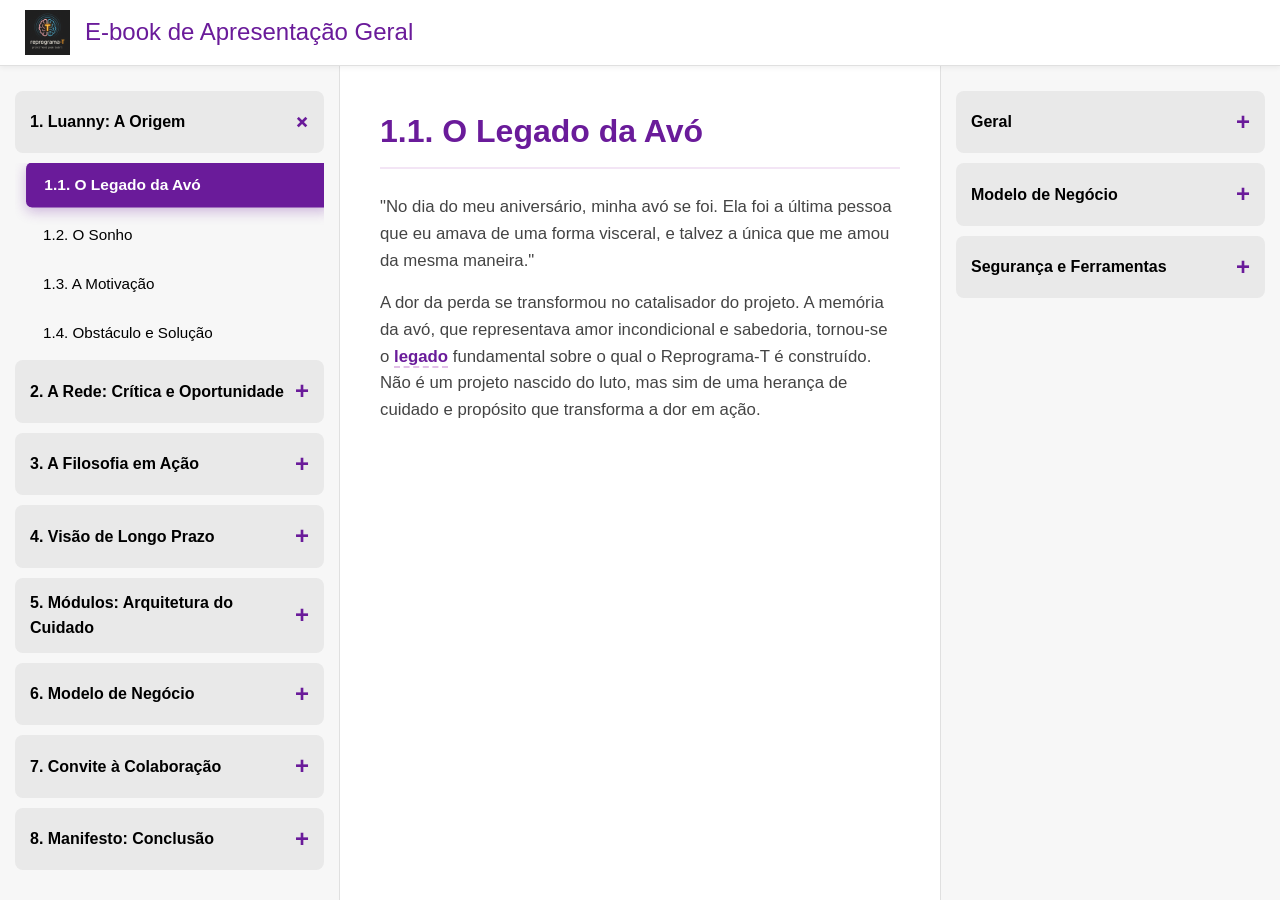
==== commit 0f201057: "Update apresentacao.html" ====
--- a/apresentacao.html
+++ b/apresentacao.html
@@ -1,694 +1,649 @@
 <!DOCTYPE html>
-<html lang="pt-BR">
+
+<html lang="pt-br">
 <head>
-    <meta charset="UTF-8">
-    <meta name="viewport" content="width=device-width, initial-scale=1.0">
-    <title>Reprograma-T: O Ecossistema de Cuidado Digital</title>
-    <link rel="stylesheet" href="https://cdnjs.cloudflare.com/ajax/libs/font-awesome/6.2.0/css/all.min.css">
-    <style>
-    @import url('https://fonts.googleapis.com/css2?family=Poppins:wght@300;400;600;700&family=Playfair+Display:ital,wght@1,700&display=swap');
-
-    :root {
-        --cor-fundo-profundo: #05020a;
-        --cor-fundo-container: #100a1f;
-        --cor-borda: rgba(157, 141, 241, 0.2);
-        --cor-texto-principal: #dcd7f5;
-        --cor-texto-secundario: #a39cc5;
-        --cor-destaque-roxo: #9d8df1;
-        --cor-destaque-dourado: #f0c419;
-        --cor-destaque-rosa: #f76f8e;
-        --sombra-brilho: 0 0 25px rgba(157, 141, 241, 0.15);
-        --transicao-suave: all 0.5s cubic-bezier(0.25, 0.8, 0.25, 1);
-    }
-
-    * {
-        margin: 0;
-        padding: 0;
-        box-sizing: border-box;
-    }
-
-    html {
-        scroll-behavior: smooth;
-        height: 100%; /* Garante que o html ocupe toda a altura */
-    }
-
-    body {
-        font-family: 'Poppins', sans-serif;
-        background-color: var(--cor-fundo-profundo);
-        color: var(--cor-texto-principal);
-        overflow-x: hidden;
-        background-image: url('data:image/svg+xml,%3Csvg width="60" height="60" viewBox="0 0 60 60" xmlns="http://www.w3.org/2000/svg"%3E%3Cg fill="none" fill-rule="evenodd"%3E%3Cg fill="%231a1a2e" fill-opacity="0.4"%3E%3Cpath d="M36 34v-4h-2v4h-4v2h4v4h2v-4h4v-2h-4zm0-30V0h-2v4h-4v2h4v4h2V6h4V4h-4zM6 34v-4H4v4H0v2h4v4h2v-4h4v-2H6zM6 4V0H4v4H0v2h4v4h2V6h4V4H6z"/%3E%3C/g%3E%3C/g%3E%3C/svg%3E');
-        min-height: 100%; /* Garante que o body ocupe no mínimo toda a altura */
-        display: flex; /* Habilita flexbox para o body */
-        flex-direction: column; /* Organiza os filhos em coluna */
-    }
-
-    .presentation-container {
-        width: 100%;
-        min-height: 100vh; /* Usa a altura da viewport como altura mínima */
-        display: flex;
-        flex-direction: column;
-        flex: 1; /* Permite que este container cresça para preencher o body */
-    }
-
-    .header {
-        padding: 20px 5%;
-        display: flex;
-        justify-content: space-between;
-        align-items: center;
-        background: rgba(16, 10, 31, 0.8);
-        backdrop-filter: blur(10px);
-        border-bottom: 1px solid var(--cor-borda);
-        position: sticky;
-        top: 0;
-        z-index: 100;
-        width: 100%; /* Garante que o header ocupe a largura total */
-    }
-
-    .logo-container {
-        display: flex;
-        align-items: center;
-        text-decoration: none;
-    }
-
-    .logo {
-        height: 45px;
-        margin-right: 15px;
-    }
-
-    .platform-title {
-        font-size: 1.8rem;
-        font-weight: 700;
-        color: var(--cor-destaque-dourado);
-        text-shadow: 0 0 8px var(--cor-destaque-dourado);
-    }
-
-    .main-content {
-        width: 100%;
-        max-width: 1100px;
-        margin: 0 auto;
-        padding: 50px 20px;
-        flex-grow: 1; /* Faz o conteúdo principal expandir para ocupar o espaço restante */
-        display: flex;
-        flex-direction: column;
-    }
-
-    section {
-        padding: 60px 0;
-        border-bottom: 1px solid var(--cor-borda);
-        opacity: 0;
-        transform: translateY(30px);
-        transition: opacity 0.8s ease-out, transform 0.8s ease-out;
-    }
-
-    section:last-of-type {
-        border-bottom: none; /* Remove a borda da última seção */
-    }
-    
-    section.visible {
-        opacity: 1;
-        transform: translateY(0);
-    }
-
-    .section-title {
-        font-size: 2.8rem;
-        color: var(--cor-destaque-roxo);
-        text-align: center;
-        margin-bottom: 20px;
-    }
-
-    .section-subtitle {
-        font-size: 1.2rem;
-        text-align: center;
-        color: var(--cor-texto-secundario);
-        margin-bottom: 40px;
-        max-width: 800px;
-        margin-left: auto;
-        margin-right: auto;
-    }
-
-    .intro-section p {
-        font-size: 1.2rem;
-        line-height: 1.8;
-        text-align: justify;
-        margin-bottom: 20px;
-    }
-
-    .intro-section .quote {
-        font-family: 'Playfair Display', serif;
-        font-size: 1.5rem;
-        font-style: italic;
-        color: var(--cor-destaque-rosa);
-        text-align: center;
-        padding: 20px;
-        border-top: 1px solid var(--cor-borda);
-        border-bottom: 1px solid var(--cor-borda);
-        margin: 40px 0;
-    }
-
-    .highlight {
-        color: var(--cor-destaque-dourado);
-        font-weight: bold;
-    }
-
-    .mindmap {
-        display: flex;
-        justify-content: space-around;
-        align-items: stretch; /* Faz os pilares terem a mesma altura */
-        flex-wrap: wrap;
-        gap: 30px;
-        margin-top: 50px;
-    }
-
-    .pillar-node {
-        background: var(--cor-fundo-container);
-        padding: 30px;
-        border-radius: 15px;
-        border: 1px solid var(--cor-borda);
-        box-shadow: var(--sombra-brilho);
-        text-align: center;
-        width: 280px;
-        transition: var(--transicao-suave);
-        cursor: pointer;
-        display: flex; /* Habilita flex para alinhar conteúdo interno */
-        flex-direction: column; /* Organiza o conteúdo em coluna */
-        justify-content: flex-start; /* Alinha ao topo */
-    }
-
-    .pillar-node:hover {
-        transform: translateY(-10px) scale(1.05);
-        border-color: var(--cor-destaque-roxo);
-    }
-
-    .pillar-node .icon {
-        font-size: 3rem;
-        color: var(--cor-destaque-dourado);
-        margin-bottom: 15px;
-    }
-
-    .pillar-node h3 {
-        font-size: 1.5rem;
-        color: var(--cor-destaque-roxo);
-        margin-bottom: 10px;
-    }
-
-    .pillar-node p {
-        font-size: 0.9rem;
-        color: var(--cor-texto-secundario);
-        flex-grow: 1; /* Faz o parágrafo ocupar espaço para alinhar os botões se houvessem */
-        line-height: 1.6;
-    }
-
-    .module-details {
-        display: none;
-        padding-top: 40px;
-    }
-
-    .module-details.active {
-        display: block;
-    }
-
-    .module-card {
-        background: rgba(26, 26, 46, 0.5);
-        margin-bottom: 40px;
-        padding: 30px;
-        border-radius: 10px;
-        border-left: 5px solid var(--cor-destaque-dourado);
-    }
-
-    .module-card-header {
-        display: flex;
-        align-items: center;
-        gap: 20px;
-        margin-bottom: 20px;
-    }
-
-    .module-card-header .icon {
-        font-size: 2.5rem;
-        color: var(--cor-destaque-dourado);
-    }
-
-    .module-card-title {
-        font-size: 2rem;
-        color: var(--cor-destaque-roxo);
-    }
-
-    .module-card-body p,
-    .module-card-body ul {
-        font-size: 1.1rem;
-        line-height: 1.8;
-        text-align: justify;
-    }
-
-    .module-card-body ul {
-        list-style: none;
-        padding-left: 25px;
-    }
-
-    .module-card-body li {
-        margin-bottom: 10px;
-        position: relative;
-    }
-
-    .module-card-body li::before {
-        content: '✨';
-        position: absolute;
-        left: -25px;
-        color: var(--cor-destaque-rosa);
-    }
-
-    .subsection-title {
-        font-size: 1.3rem;
-        color: var(--cor-texto-principal);
-        margin-top: 30px;
-        margin-bottom: 15px;
-        border-bottom: 1px solid var(--cor-borda);
-        padding-bottom: 8px;
-    }
-
-    .faq-item {
-        background: rgba(0, 0, 0, 0.2);
-        margin-bottom: 10px;
-        border-radius: 8px;
-        overflow: hidden;
-    }
-
-    .faq-item summary {
-        padding: 15px 20px;
-        font-size: 1.1rem;
-        font-weight: 600;
-        color: var(--cor-destaque-roxo);
-        cursor: pointer;
-        display: flex;
-        justify-content: space-between;
-        align-items: center;
-    }
-
-    .faq-item summary::after {
-        content: '\f078';
-        font-family: 'Font Awesome 6 Free';
-        font-weight: 900;
-        transition: transform 0.3s;
-    }
-
-    .faq-item[open] summary::after {
-        transform: rotate(180deg);
-    }
-
-    .faq-item p {
-        padding: 0 20px 15px;
-        font-size: 1rem;
-        line-height: 1.7;
-        text-align: justify;
-    }
-
-    .glossary-grid {
-        display: grid;
-        grid-template-columns: repeat(auto-fit, minmax(250px, 1fr));
-        gap: 20px;
-        margin-top: 30px;
-    }
-
-    .glossary-item {
-        background: var(--cor-fundo-container);
-        padding: 20px;
-        border-radius: 10px;
-        border: 1px solid var(--cor-borda);
-    }
-
-    .glossary-item h4 {
-        color: var(--cor-destaque-dourado);
-        font-size: 1.4rem;
-        margin-bottom: 10px;
-    }
-
-    .glossary-item p {
-        font-size: 0.95rem;
-        color: var(--cor-texto-secundario);
-    }
-
-    .conclusion-section h2 {
-        font-size: 2.2rem;
-    }
-
-    .conclusion-section .final-quote {
-        font-family: 'Playfair Display', serif;
-        font-size: 1.8rem;
-        font-style: italic;
-        color: var(--cor-destaque-dourado);
-        text-align: center;
-        padding: 30px;
-        border-top: 1px solid var(--cor-borda);
-        border-bottom: 1px solid var(--cor-borda);
-        margin: 40px 0;
-    }
-
-    #back-to-map-btn {
-        display: none;
-        position: fixed;
-        bottom: 20px;
-        right: 20px;
-        background-color: var(--cor-destaque-roxo);
-        color: var(--cor-fundo-container);
-        border: none;
-        border-radius: 50%;
-        width: 50px;
-        height: 50px;
-        font-size: 1.5rem;
-        cursor: pointer;
-        z-index: 100;
-        box-shadow: 0 5px 15px rgba(157, 141, 241, 0.4);
-        transition: var(--transicao-suave);
-    }
-
-    #back-to-map-btn:hover {
-        background-color: var(--cor-destaque-dourado);
-        transform: scale(1.1);
-    }
-
-    /* Media Queries para responsividade */
-    @media (max-width: 768px) {
-        .header {
-            padding: 15px 5%;
-        }
-        
-        .main-content {
-            padding: 30px 15px;
-        }
-
-        .section-title {
-            font-size: 2rem;
-        }
-
-        .intro-section p {
-            font-size: 1rem;
-        }
-
-        .intro-section .quote {
-            font-size: 1.2rem;
-        }
-
-        .pillar-node {
-            width: 100%; /* Em telas menores, cada pilar ocupa a largura toda */
-        }
-
-        .module-card-title {
-            font-size: 1.5rem;
-        }
-
-        .module-card-body p,
-        .module-card-body ul {
-            font-size: 0.95rem;
-        }
-    }
-
+<meta charset="UTF-8">
+<meta name="viewport" content="width=device-width, initial-scale=1.0">
+<title>Reprograma-T: E-book de Apresentação Geral</title>
+<style>
+:root {
+--cor-principal: #6a1b9a; /* Roxo profundo */
+--cor-secundaria: #f3e5f5; /* Lavanda claro */
+--cor-texto: #333;
+--cor-fundo-main: #ffffff;
+--cor-fundo-sidebar: #f7f7f7;
+--cor-hover: #e1bee7; /* Lilás */
+--sombra-leve: rgba(0, 0, 0, 0.05);
+--sombra-media: rgba(106, 27, 154, 0.3);
+}
+* { margin: 0; padding: 0; box-sizing: border-box; }
+body {
+font-family: -apple-system, BlinkMacSystemFont, 'Segoe UI', Roboto, Helvetica, Arial, sans-serif;
+background-color: var(--cor-fundo-sidebar);
+line-height: 1.6;
+height: 100vh;
+display: flex;
+flex-direction: column;
+overflow: hidden;
+}
+.page-header {
+display: flex;
+align-items: center;
+padding: 10px 25px;
+background-color: var(--cor-fundo-main);
+border-bottom: 1px solid #e0e0e0;
+flex-shrink: 0;
+box-shadow: 0 2px 5px var(--sombra-leve);
+z-index: 10;
+}
+.page-header img { height: 45px; margin-right: 15px; }
+.page-header h1 { font-size: 1.5rem; font-weight: 500; color: var(--cor-principal); }
+.app-container { display: flex; flex-grow: 1; overflow: hidden; }
+.sidebar {
+flex: 0 0 340px;
+background-color: var(--cor-fundo-sidebar);
+padding: 25px 15px;
+overflow-y: auto;
+border-right: 1px solid #e0e0e0;
+}
+.sidebar.sidebar-right { border-right: none; border-left: 1px solid #e0e0e0; }
+.accordion-title {
+padding: 12px 15px;
+background-color: #e9e9e9;
+border-radius: 8px;
+cursor: pointer;
+font-weight: bold;
+margin-bottom: 10px;
+display: flex;
+justify-content: space-between;
+align-items: center;
+transition: background-color 0.2s ease;
+}
+.accordion-title:hover { background-color: #ddd; }
+.accordion-title::after { content: '+'; font-size: 1.5rem; color: var(--cor-principal); transition: transform 0.3s ease; }
+.accordion-title.active::after { transform: rotate(45deg); }
+.accordion-content { max-height: 0; overflow: hidden; transition: max-height 0.4s ease-in-out; padding-left: 10px; }
+.accordion-content ul { list-style-type: none; }
+.accordion-content ul li {
+padding: 10px 15px;
+margin-bottom: 5px;
+border-radius: 6px;
+cursor: pointer;
+transition: all 0.2s ease;
+font-weight: 500;
+border-left: 3px solid transparent;
+font-size: 0.95rem;
+}
+.accordion-content ul li:hover { background-color: var(--cor-hover); border-left: 3px solid var(--cor-principal); }
+.accordion-content ul li.active {
+background-color: var(--cor-principal);
+color: white;
+font-weight: 600;
+box-shadow: 0 4px 12px var(--sombra-media);
+transform: translateX(4px) scale(1.02);
+border-left: 3px solid var(--cor-principal);
+}
+.main-content { flex-grow: 1; background-color: var(--cor-fundo-main); overflow-y: auto; position: relative; padding: 40px; }
+.slide { display: none; animation: fadeIn 0.6s ease forwards; }
+.slide.active { display: block; }
+.slide h2 { color: var(--cor-principal); margin-bottom: 25px; font-size: 2rem; border-bottom: 2px solid var(--cor-secundaria); padding-bottom: 10px; }
+.slide h4 { color: #555; margin-top: 25px; margin-bottom: 10px; font-weight: 600; font-size: 1.1rem; }
+.slide p, .slide ul { margin-bottom: 15px; max-width: 75ch; }
+.slide p { font-size: 1.05rem; color: #444; }
+.slide ul { list-style-position: inside; padding-left: 10px; }
+.slide ul li { margin-bottom: 8px; }
+@keyframes fadeIn { from { opacity: 0; transform: translateY(20px); } to { opacity: 1; transform: translateY(0); } }
+.carousel-container { position: relative; width: 100%; margin-top: 30px; padding: 0 50px; }
+.carousel-viewport { overflow: hidden; border-radius: 8px; box-shadow: 0 4px 15px rgba(0,0,0,0.1); }
+.carousel-track { display: flex; transition: transform 0.5s ease-in-out; }
+.carousel-card { flex: 0 0 100%; padding: 25px; background-color: var(--cor-fundo-sidebar); }
+.carousel-card h5 { font-size: 1.2rem; color: var(--cor-principal); margin-bottom: 10px; }
+.carousel-btn {
+position: absolute; top: 50%; transform: translateY(-50%); background-color: white;
+border: 1px solid #ccc; border-radius: 50%; width: 40px; height: 40px;
+cursor: pointer; font-size: 1.5rem; color: var(--cor-principal); z-index: 5;
+box-shadow: 0 2px 5px rgba(0,0,0,0.15);
+}
+.carousel-btn.prev { left: 0; }
+.carousel-btn.next { right: 0; }
+.carousel-btn:disabled { opacity: 0.4; cursor: not-allowed; }
+.linked-word { color: var(--cor-principal); font-weight: 600; cursor: pointer; border-bottom: 2px dashed var(--cor-hover); transition: background-color 0.2s; }
+.linked-word:hover { background-color: var(--cor-secundaria); }
+#modal-overlay {
+position: fixed; top: 0; left: 0; width: 100%; height: 100%; background-color: rgba(0, 0, 0, 0.7);
+display: flex; justify-content: center; align-items: center; z-index: 1000;
+opacity: 0; visibility: hidden; transition: opacity 0.3s ease, visibility 0.3s ease;
+}
+#modal-overlay.visible { opacity: 1; visibility: visible; }
+#modal-content {
+background: white; padding: 30px; border-radius: 10px; max-width: 600px; width: 90%;
+position: relative; transform: scale(0.95); transition: transform 0.3s ease;
+}
+#modal-overlay.visible #modal-content { transform: scale(1); }
+#modal-close-btn { position: absolute; top: 10px; right: 15px; background: transparent; border: none; font-size: 2rem; color: #aaa; cursor: pointer; }
+#modal-term-title { font-size: 1.8rem; color: var(--cor-principal); margin-bottom: 15px; }
+#modal-term-definition { margin-bottom: 20px; }
+#modal-topic-link-btn {
+background-color: var(--cor-principal); color: white; border: none; padding: 10px 15px;
+border-radius: 5px; cursor: pointer; font-weight: bold; transition: background-color 0.2s;
+}
+#modal-topic-link-btn:hover { background-color: #56167a; }
+@media (max-width: 900px) {
+body { overflow: auto; height: auto; }
+.app-container { flex-direction: column; }
+.sidebar { flex-basis: auto; width: 100%; border-right: none; border-bottom: 1px solid #e0e0e0; max-height: 50vh; }
+}
 </style>
 </head>
 <body>
-
-    <div class="presentation-container">
-        <header class="header">
-            <a href="#" class="logo-container">
-                <img src="https://reprograma-t.github.io/logo.png" alt="Logo Reprograma-T" class="logo">
-                <h1 class="platform-title">Reprograma-T</h1>
-            </a>
-        </header>
-
-        <main class="main-content">
-            
-            <!-- INTRODUÇÃO -->
-            <section id="intro" class="intro-section">
-                <h2 class="section-title">Qual é o <span class="highlight">preço</span> do seu sonho?</h2>
-                <p>Um sonho grande, um sonho pequeno... tudo é sonho. Em comum não há preço. O que existe é o peso. O peso que carregamos para sequer nos permitirmos sonhar.</p>
-                <p>No dia do meu aniversário(4 de novembro de 2024), minha avó se foi. Ela foi a última pessoa que eu amava de uma forma visceral, e talvez a única que me amou da mesma maneira. Meus aniversários, que são próximos a essa data, nunca mais foram os mesmos. Deixaram de ser sobre comemorar e se tornaram um dia de reflexão.</p>
-                <p class="quote">Eu poderia chamar de luto, mas minha avó me ensinou coisas que hoje são a base dos meus sonhos. Eu chamo de legado.</p>
-                <p>Eu sou Luanny Ravatche. E o sonho que eu vou apresentar hoje se chama <strong>REPROGRAMA-T</strong>. Uma rede social. Um sonho de no mínimo 1 bilhão de dólares. O objetivo é simples: Forbes. Não pelo glamour, não pela vaidade. É para romper uma barreira. Romper uma bolha. E dizer: <span class="highlight">nós estamos aqui.</span></p>
-            </section>
-
-            <!-- MAPA MENTAL (PILARES) -->
-            <section id="mindmap" class="mindmap-section">
-                <h2 class="section-title">O Ecossistema de Cuidado</h2>
-                <p class="section-subtitle">O Reprograma-T é construído sobre três pilares interconectados. Clique em um pilar para explorar os módulos que o compõem.</p>
-                <div class="mindmap">
-                    <div class="pillar-node" data-target="seguranca-details">
-                        <i class="fas fa-shield-heart icon"></i>
-                        <h3>Segurança Psicológica</h3>
-                        <p>Ferramentas para criar um refúgio digital e físico, onde a vulnerabilidade é protegida e a confiança é a norma.</p>
-                    </div>
-                    <div class="pillar-node" data-target="comunicacao-details">
-                        <i class="fas fa-comments icon"></i>
-                        <h3>Comunicação Consciente</h3>
-                        <p>Módulos que integram a Comunicação Não-Violenta (CNV) para transformar a maneira como nos expressamos e nos conectamos.</p>
-                    </div>
-                    <div class="pillar-node" data-target="crescimento-details">
-                        <i class="fas fa-seedling icon"></i>
-                        <h3>Crescimento e Autonomia</h3>
-                        <p>Recursos para o desenvolvimento pessoal, a cura de traumas, a expressão criativa e a sustentabilidade comunitária.</p>
+<header class="page-header">
+    <img src="https://reprograma-t.github.io/logo.png" alt="Logo Reprograma-T">
+    <h1>E-book de Apresentação Geral</h1>
+</header>
+
+<div class="app-container">
+    <!-- BARRA LATERAL ESQUERDA - PAUTAS -->
+    <aside class="sidebar sidebar-left">
+        <div class="accordion-group">
+            <h4 class="accordion-title">1. Luanny: A Origem</h4>
+            <div class="accordion-content">
+                <ul>
+                    <li data-slide="slide-1-1">1.1. O Legado da Avó</li>
+                    <li data-slide="slide-1-2">1.2. O Sonho</li>
+                    <li data-slide="slide-1-3">1.3. A Motivação</li>
+                    <li data-slide="slide-1-4">1.4. Obstáculo e Solução</li>
+                </ul>
+            </div>
+        </div>
+        <div class="accordion-group">
+            <h4 class="accordion-title">2. A Rede: Crítica e Oportunidade</h4>
+            <div class="accordion-content">
+                <ul>
+                    <li data-slide="slide-2-1">2.1. Lacunas do Cenário Atual</li>
+                    <li data-slide="slide-2-2">2.2. Necessidades Não Atendidas</li>
+                    <li data-slide="slide-2-3">2.3. A Solução Proposta</li>
+                </ul>
+            </div>
+        </div>
+        <div class="accordion-group">
+            <h4 class="accordion-title">3. A Filosofia em Ação</h4>
+            <div class="accordion-content">
+                <ul>
+                    <li data-slide="slide-3-1">3.1. Reprograma-T: O Nome</li>
+                    <li data-slide="slide-3-2">3.2. A Comunicação e o Público</li>
+                    <li data-slide="slide-3-3">3.3. O Convite à Transformação</li>
+                </ul>
+            </div>
+        </div>
+        <div class="accordion-group">
+            <h4 class="accordion-title">4. Visão de Longo Prazo</h4>
+            <div class="accordion-content">
+                <ul>
+                    <li data-slide="slide-4-1">4.1. Redefinindo Reprodução</li>
+                    <li data-slide="slide-4-2">4.2. A Utopia Pragmática</li>
+                    <li data-slide="slide-4-3">4.3. Estratégia e Inovação</li>
+                </ul>
+            </div>
+        </div>
+        <div class="accordion-group">
+            <h4 class="accordion-title">5. Módulos: Arquitetura do Cuidado</h4>
+            <div class="accordion-content">
+                <ul>
+                    <li data-slide="slide-5-1">5.1. Pilar I: Segurança Psicológica</li>
+                    <li data-slide="slide-5-2">5.2. Pilar II: Comunicação Consciente</li>
+                    <li data-slide="slide-5-3">5.3. Pilar III: Crescimento e Autonomia</li>
+                </ul>
+            </div>
+        </div>
+        <div class="accordion-group">
+            <h4 class="accordion-title">6. Modelo de Negócio</h4>
+            <div class="accordion-content">
+                <ul>
+                    <li data-slide="slide-6-1">6.1. Fontes de Receita e Isenção</li>
+                    <li data-slide="slide-6-2">6.2. Dados Agregados e Economia Circular</li>
+                </ul>
+            </div>
+        </div>
+        <div class="accordion-group">
+            <h4 class="accordion-title">7. Convite à Colaboração</h4>
+            <div class="accordion-content">
+                <ul>
+                    <li data-slide="slide-7-1">7.1. Filosofia da Equipe e Status</li>
+                    <li data-slide="slide-7-2">7.2. O Time dos Sonhos (Funções)</li>
+                </ul>
+            </div>
+        </div>
+        <div class="accordion-group">
+            <h4 class="accordion-title">8. Manifesto: Conclusão</h4>
+            <div class="accordion-content">
+                <ul>
+                    <li data-slide="slide-8-1">8.1. Reprograma-T como Movimento</li>
+                    <li data-slide="slide-8-2">8.2. Roadmap e Mensagem Final</li>
+                </ul>
+            </div>
+        </div>
+    </aside>
+
+    <!-- CONTEÚDO CENTRAL -->
+    <main class="main-content">
+        <!-- SLIDES DA SEÇÃO 1 -->
+        <div id="slide-1-1" class="slide">
+            <h2>1.1. O Legado da Avó</h2>
+            <p>"No dia do meu aniversário, minha avó se foi. Ela foi a última pessoa que eu amava de uma forma visceral, e talvez a única que me amou da mesma maneira."</p>
+            <p>A dor da perda se transformou no catalisador do projeto. A memória da avó, que representava amor incondicional e sabedoria, tornou-se o <span class="linked-word" data-term="legado">legado</span> fundamental sobre o qual o Reprograma-T é construído. Não é um projeto nascido do luto, mas sim de uma herança de cuidado e propósito que transforma a dor em ação.</p>
+        </div>
+        <div id="slide-1-2" class="slide">
+            <h2>1.2. O Sonho: Forbes</h2>
+            <p>O sonho que apresento se chama REPROGRAMA-T. Uma rede social. Um sonho de no mínimo 1 bilhão de dólares. O objetivo é simples: Forbes.</p>
+            <p>A ambição de chegar à lista da Forbes não é sobre riqueza pessoal. É um objetivo estratégico para romper barreiras sistêmicas, quebrar a <span class="linked-word" data-term="bolha">bolha da invisibilidade</span> e estabelecer um novo paradigma de sucesso, onde uma travesti pode ser uma referência de inovação tecnológica e impacto social, provando que o topo também pode ser nosso.</p>
+        </div>
+        <div id="slide-1-3" class="slide">
+            <h2>1.3. A Motivação Coletiva</h2>
+            <p>O propósito central é o impacto coletivo. A ideia não é "chegar lá" sozinha, mas criar uma plataforma e um movimento que "levem o máximo de pessoas comigo". O sucesso é medido pelo empoderamento financeiro e emocional da comunidade, não pelo glamour individual. É sobre criar pontes, não muros.</p>
+        </div>
+         <div id="slide-1-4" class="slide">
+            <h2>1.4. O Obstáculo e a Solução</h2>
+            <p>A principal dificuldade encontrada foi comunicar uma visão tão complexa e multifacetada, recebendo respostas constantes de "não" ou de incompreensão. A solução pessoal foi parar de apenas contar e começar a mostrar.</p>
+            <p>Este protótipo vivo é a materialização da visão, uma ferramenta para demonstrar o potencial do Reprograma-T de forma tangível e interativa, provando que a ideia é viável e necessária.</p>
+        </div>
+
+        <!-- SLIDES DA SEÇÃO 2 -->
+        <div id="slide-2-1" class="slide">
+            <h2>2.1. Lacunas do Cenário Atual</h2>
+            <h4>Polarização e Cultura do "Nós vs. Eles"</h4>
+            <p>As redes sociais atuais prosperam na divisão e no conflito, criando ambientes digitais tóxicos e excludentes.</p>
+            <h4>Algoritmos Desumanizantes</h4>
+            <p>O foco em engajamento superficial e performance tóxica penaliza a <span class="linked-word" data-term="autenticidade">autenticidade</span> e a vulnerabilidade, recompensando o escândalo.</p>
+            <h4>Falhas Sistêmicas</h4>
+            <p>Os espaços digitais são frequentemente hostis ou inadequados para comunidades LGBTQIAPN+ e neurodivergentes, que enfrentam riscos e falta de ferramentas de proteção e acessibilidade.</p>
+        </div>
+        <div id="slide-2-2" class="slide">
+            <h2>2.2. Necessidades Não Atendidas</h2>
+            <p>O mercado digital atual falha em prover:</p>
+            <ul>
+                <li>Ferramentas robustas de <strong>Segurança Psicológica e Digital</strong>.</li>
+                <li>Mecanismos para <strong>Comunicação Empática</strong> e resolução de conflitos, como a <span class="linked-word" data-term="cnv">CNV</span>.</li>
+                <li>Espaços seguros para a partilha da <strong>Vulnerabilidade</strong> e da <strong>Autenticidade</strong>.</li>
+                <li>Plataformas que, em seu cerne, promovam ativamente o <strong>bem-estar</strong> e o <strong>crescimento pessoal</strong>.</li>
+            </ul>
+        </div>
+        <div id="slide-2-3" class="slide">
+            <h2>2.3. A Solução Proposta: Reprograma-T</h2>
+            <p>A resposta a essas lacunas é um <strong>ecossistema digital focado em cuidado</strong>.</p>
+            <p>Aqui, a tecnologia é usada como uma ponte para a empatia, não como uma ferramenta para o lucro a qualquer custo. A plataforma é construída "de dentro para fora", ou seja, a partir das necessidades reais e vividas pela comunidade que visa servir, garantindo que cada funcionalidade tenha um propósito de acolhimento.</p>
+        </div>
+        
+        <!-- SLIDES DA SEÇÃO 3 -->
+        <div id="slide-3-1" class="slide">
+            <h2>3.1. Reprograma-T: O Significado do Nome</h2>
+            <h4>Reprograma Trans</h4>
+            <p>O nome afirma a <span class="linked-word" data-term="representatividade">representatividade</span> e a centralidade da experiência trans e travesti como a força motriz e a perspectiva fundadora do projeto. É uma declaração de identidade e poder.</p>
+            <h4>Reprograma Transformação</h4>
+            <p>O nome também aponta para o objetivo principal da plataforma: oferecer ferramentas para o autoconhecimento, a cura de traumas e o desenvolvimento pessoal, permitindo que os usuários "reprogramem" padrões internos e transformem suas vidas.</p>
+        </div>
+        <div id="slide-3-2" class="slide">
+            <h2>3.2. A Comunicação e o Público</h2>
+            <h4>Fundamentada na CNV</h4>
+            <p>Toda a comunicação na plataforma é estruturada com base na <span class="linked-word" data-term="cnv">Comunicação Não-Violenta</span>. Isso se reflete nas ferramentas de postagem, nas reações e na mediação de conflitos, criando um ambiente de escuta e empatia.</p>
+            <h4>Foco no Acolhimento</h4>
+            <p>O público-alvo prioritário são as comunidades LGBTQIAPN+ e pessoas neurodivergentes, pois são as que mais sofrem com a hostilidade e a falta de acessibilidade das redes atuais. O Reprograma-T é desenhado para atender às suas necessidades específicas de segurança e bem-estar.</p>
+        </div>
+         <div id="slide-3-3" class="slide">
+            <h2>3.3. O Convite à Transformação</h2>
+            <h4>O Manual da Vida</h4>
+            <p>Através de ferramentas como o <strong>Livro Conexão</strong>, a tecnologia é usada para guiar processos de cura e autodescoberta, transformando narrativas de dor em jornadas de resiliência.</p>
+            <h4>Seja Você e Desarme-se</h4>
+            <p>A plataforma valoriza a <span class="linked-word" data-term="autenticidade">autenticidade</span> sobre a performance. É um convite para abandonar a reatividade e as armaduras sociais, abraçando a escuta e a vulnerabilidade como forças.</p>
+            <h4>A Bolha Imposta</h4>
+            <p>A missão central é romper as barreiras invisíveis que limitam o potencial de comunidades marginalizadas, furando a <span class="linked-word" data-term="bolha">bolha</span> imposta pelo preconceito e pela falta de acesso.</p>
+        </div>
+
+        <!-- SLIDES DA SEÇÃO 4 -->
+        <div id="slide-4-1" class="slide">
+            <h2>4.1. Redefinindo Reprodução: A Tese do Legado</h2>
+            <p>A visão de longo prazo questiona paradigmas. Se o ciclo biológico é "nascer, crescer, se reproduzir e morrer", e existe o estigma de que "travesti não reproduz", o Reprograma-T propõe uma redefinição.</p>
+            <p><strong>A tese da reprodução por legado:</strong> Criar algo para o futuro — seja arte, conhecimento, ou uma comunidade segura — é uma forma poderosa de reprodução. Ao construir e deixar um <span class="linked-word" data-term="legado">legado</span>, a travesti se reproduz no tempo e no espaço, quebrando o ciclo de dificuldades e garantindo um futuro melhor para as próximas gerações.</p>
+        </div>
+        <div id="slide-4-2" class="slide">
+            <h2>4.2. A Utopia Pragmática</h2>
+            <p>A filosofia do projeto reconhece que talvez não vivamos no mundo perfeito. No entanto, a mudança é possível através de uma abordagem pragmática:</p>
+            <ul>
+                <li>Podemos <strong>Reprogramar</strong> nossos sistemas internos e nossa forma de nos relacionarmos.</li>
+                <li>Podemos <strong>Transformar</strong> nosso impacto no mundo, focando em ser 0,00001% melhor que ontem.</li>
+            </ul>
+            <p>É uma busca por progresso contínuo e tangível, em vez de esperar por uma perfeição inalcançável.</p>
+        </div>
+        <div id="slide-4-3" class="slide">
+            <h2>4.3. Estratégia e Inovação</h2>
+            <h4>A Falácia do "Nós vs. Eles"</h4>
+            <p>Esta é uma armadilha que nos impede de ver a solução. O projeto evita o confronto direto e foca na construção da alternativa.</p>
+            <h4>O Paradoxo do Foco</h4>
+            <p>Fortalecemos um problema quando focamos apenas nele. A estratégia do Reprograma-T não é lutar contra as redes existentes, mas sim <strong>furar a bolha</strong> e criar um ecossistema tão valioso que se torne a opção preferencial.</p>
+            <h4>Inovação Fora da Caixa</h4>
+            <p>A verdadeira solução muitas vezes é encontrada fora da caixa do problema. Ao invés de tentar "consertar" o modelo atual, estamos construindo um novo, baseado em princípios radicalmente diferentes.</p>
+        </div>
+
+        <!-- SLIDES DA SEÇÃO 5 -->
+        <div id="slide-5-1" class="slide">
+             <h2>5.1. Pilar I: Segurança Psicológica</h2>
+             <p>Um conjunto de ferramentas desenhadas para criar um refúgio digital e físico, onde a vulnerabilidade é protegida e a confiança é a norma.</p>
+             <div class="carousel-container">
+                <button class="carousel-btn prev">‹</button>
+                <div class="carousel-viewport">
+                    <div class="carousel-track">
+                        <div class="carousel-card">
+                            <h5>Mapa Violeta (Geografia do Afeto)</h5>
+                            <p>Ferramenta de mapeamento colaborativo que identifica locais seguros e de risco, transformando ansiedade em ação e dados comunitários para embasar políticas públicas.</p>
+                        </div>
+                        <div class="carousel-card">
+                            <h5>Círculos de Confiança</h5>
+                            <p>Grupos privados para discussões íntimas e construção de laços de confiança, longe do feed principal e do julgamento público, permitindo maior profundidade e segurança.</p>
+                        </div>
                     </div>
                 </div>
-            </section>
-
-            <!-- DETALHES DOS MÓDULOS (Escondidos inicialmente) -->
-
-            <!-- PILAR 1: SEGURANÇA -->
-            <div id="seguranca-details" class="module-details">
-                <h2 class="section-title">Pilar: Segurança Psicológica</h2>
-                
-                <div class="module-card">
-                    <div class="module-card-header"><i class="fas fa-map-marked-alt icon"></i><h3 class="module-card-title">Mapa Violeta (Geografia do Afeto)</h3></div>
-                    <div class="module-card-body">
-                        <p>Uma ferramenta de mapeamento geográfico colaborativo. Transforma a ansiedade em dados para ação, ao mesmo tempo que celebra refúgios de segurança (💖 Local Acolhedor) e alerta sobre riscos (🚨 Alerta de Perigo).</p>
-                        <h4 class="subsection-title">Modelo de Negócio</h4>
-                        <p><span class="highlight">Dados Agregados:</span> Relatórios anônimos para ONGs e órgãos governamentais para embasar políticas públicas.</p>
-                        <p><span class="highlight">Parcerias "Lugar de Afeto":</span> Estabelecimentos "Acolhedores" podem se tornar parceiros, recebendo um selo físico e oferecendo benefícios.</p>
-                        <h4 class="subsection-title">FAQ</h4>
-                        <details class="faq-item">
-                            <summary>Como a segurança dos dados de localização é garantida?</summary>
-                            <p>A localização exata nunca é armazenada. O sistema aplica uma ofuscação (arredondamento) nas coordenadas. Os dados são criptografados (AES-256) e jamais vendidos.</p>
-                        </details>
+                <button class="carousel-btn next">›</button>
+             </div>
+        </div>
+        <div id="slide-5-2" class="slide">
+             <h2>5.2. Pilar II: Comunicação Consciente</h2>
+             <p>Módulos que integram a <span class="linked-word" data-term="cnv">Comunicação Não-Violenta</span> na arquitetura da plataforma para transformar a maneira como nos expressamos e conectamos.</p>
+             <div class="carousel-container">
+                <button class="carousel-btn prev">‹</button>
+                <div class="carousel-viewport">
+                    <div class="carousel-track">
+                        <div class="carousel-card">
+                            <h5>Núcleo Social (Partilhas CNV)</h5>
+                            <p>O feed principal, onde postar é uma "Partilha" guiada pela CNV (Observação, Sentimento, Necessidade, Pedido). As interações são reações empáticas (ex:💡Te Entendo), focando em validação emocional.</p>
+                        </div>
+                        <div class="carousel-card">
+                            <h5>Babatá IA (O Guia Empático)</h5>
+                            <p>Uma IA projetada como um "Guia de Escuta Ativa". Oferece tours, cursos interativos e serve como um ombro amigo digital 24/7, treinado para reconhecer crises e sugerir ajuda especializada.</p>
+                        </div>
+                        <div class="carousel-card">
+                            <h5>Mensagens Privadas</h5>
+                            <p>Um sistema de chat um-para-um, seguro e direto, para que os membros da comunidade possam se comunicar de forma privada e construir laços mais íntimos, complementando a comunicação pública.</p>
+                        </div>
                     </div>
                 </div>
-
-                <div class="module-card">
-                    <div class="module-card-header"><i class="fas fa-user-friends icon"></i><h3 class="module-card-title">Círculos de Confiança</h3></div>
-                    <div class="module-card-body">
-                        <p>Grupos privados ou secretos que permitem a formação de laços mais profundos e discussões em um ambiente de maior controle e confiança, longe do feed principal.</p>
-                        <h4 class="subsection-title">Modelo de Negócio</h4>
-                        <p><span class="highlight">Círculos Premium:</span> Criadores de conteúdo podem oferecer acesso a Círculos exclusivos como parte de um modelo de assinatura, com a plataforma retendo uma pequena porcentagem.</p>
+                <button class="carousel-btn next">›</button>
+             </div>
+        </div>
+        <div id="slide-5-3" class="slide">
+             <h2>5.3. Pilar III: Crescimento e Autonomia</h2>
+             <p>Recursos para o desenvolvimento pessoal, a cura de traumas, a expressão criativa e a sustentabilidade comunitária.</p>
+             <div class="carousel-container">
+                <button class="carousel-btn prev">‹</button>
+                <div class="carousel-viewport">
+                    <div class="carousel-track">
+                        <div class="carousel-card">
+                            <h5>Livro Conexão (Terapia Narrativa)</h5>
+                            <p>Módulo de terapia narrativa onde histórias de vida são transformadas em jornadas de cura interativas, com questionários de reflexão baseados na <span class="linked-word" data-term="cnv">CNV</span> para promover autoconhecimento.</p>
+                        </div>
+                        <div class="carousel-card">
+                            <h5>Templo do Afeto (Espiritualidade Inclusiva)</h5>
+                            <p>Um espaço para explorar a fé de forma inclusiva e livre de dogmas, liderado por "Guias" da própria comunidade treinados em acolhimento e escuta empática.</p>
+                        </div>
+                        <div class="carousel-card">
+                            <h5>Escola de Saberes (E-learning)</h5>
+                            <p>Plataforma de e-learning focada em <span class="linked-word" data-term="cnv">CNV</span>, <span class="linked-word" data-term="ikigai">Ikigai</span> e bem-estar, onde membros podem criar e vender cursos, fomentando a autonomia financeira.</p>
+                        </div>
+                        <div class="carousel-card">
+                            <h5>Mercado Cósmico (Classificados)</h5>
+                            <p>Uma área de classificados para a troca de serviços e produtos, fortalecendo o apoio mútuo e a economia dentro da comunidade, com taxas justas e isenção para ONGs.</p>
+                        </div>
+                        <div class="carousel-card">
+                            <h5>K-Play (Expressão Artística)</h5>
+                            <p>Uma ferramenta para composição e compartilhamento de música, oferecendo um canal não-verbal para o processamento de emoções e para que a criatividade da comunidade floresça.</p>
+                        </div>
                     </div>
                 </div>
-            </div>
-
-            <!-- PILAR 2: COMUNICAÇÃO -->
-            <div id="comunicacao-details" class="module-details">
-                <h2 class="section-title">Pilar: Comunicação Consciente</h2>
-
-                <div class="module-card">
-                    <div class="module-card-header"><i class="fas fa-comments icon"></i><h3 class="module-card-title">Núcleo Social (Partilhas CNV)</h3></div>
-                    <div class="module-card-body">
-                        <p>O feed principal, onde o ato de postar é uma "Partilha" guiada pela CNV (Observação, Sentimento, Necessidade, Pedido). As interações são reações empáticas (💡 Te Entendo, ✨ Me Inspirou), focando em validação emocional.</p>
-                        <h4 class="subsection-title">FAQ</h4>
-                        <details class="faq-item">
-                            <summary>É um app de relacionamento?</summary>
-                            <p>Não. Amizades e amores podem acontecer, mas o foco principal é acolhimento, Comunicação Não-Violenta (CNV) e crescimento pessoal.</p>
-                        </details>
-                    </div>
-                </div>
-                
-                <div class="module-card">
-                    <div class="module-card-header"><i class="fas fa-brain icon"></i><h3 class="module-card-title">Babatá IA (O Guia Empático)</h3></div>
-                    <div class="module-card-body">
-                        <p>Uma IA projetada como um "Guia de Escuta Ativa". Oferece tours pela plataforma, ministra cursos interativos e serve como um ombro amigo digital, disponível 24/7 para conversas de apoio sem julgamento.</p>
-                        <h4 class="subsection-title">Modelo de Negócio</h4>
-                        <p><span class="highlight">Babatá Pro (Futuro):</span> Uma versão avançada com sessões de coaching guiado mais longas e personalizadas, oferecida como um serviço de assinatura de baixo custo.</p>
-                         <h4 class="subsection-title">FAQ</h4>
-                        <details class="faq-item">
-                            <summary>O Babatá é um terapeuta?</summary>
-                            <p>Não. Babatá é uma ferramenta de apoio e escuta ativa, não um substituto para terapia profissional. Ele é treinado para reconhecer situações de crise e sugerir a busca por ajuda especializada.</p>
-                        </details>
-                    </div>
-                </div>
-
-                 <div class="module-card">
-                    <div class="module-card-header"><i class="fas fa-paper-plane icon"></i><h3 class="module-card-title">Mensagens Privadas</h3></div>
-                    <div class="module-card-body">
-                        <p>Um sistema de chat um-para-um, seguro e direto, para que os membros da comunidade possam se comunicar de forma privada e construir laços mais íntimos, complementando a comunicação pública baseada em CNV.</p>
-                    </div>
-                </div>
-            </div>
-            
-            <!-- PILAR 3: CRESCIMENTO -->
-            <div id="crescimento-details" class="module-details">
-                <h2 class="section-title">Pilar: Crescimento e Autonomia</h2>
-                
-                <div class="module-card">
-                    <div class="module-card-header"><i class="fas fa-book-open icon"></i><h3 class="module-card-title">Livro Conexão (Terapia Narrativa)</h3></div>
-                    <div class="module-card-body">
-                        <p>Um módulo de terapia narrativa, onde histórias de vida são transformadas em jornadas de cura interativas. O leitor avança pelos capítulos respondendo a questionários de reflexão baseados na CNV.</p>
-                        <h4 class="subsection-title">Modelo de Negócio</h4>
-                        <p><span class="highlight">Livros Patrocinados e Premium:</span> ONGs podem patrocinar a criação de livros sobre temas específicos. Terapeutas e autores parceiros podem publicar "Jornadas Premium" pagas.</p>
-                    </div>
-                </div>
-
-                <div class="module-card">
-                    <div class="module-card-header"><i class="fas fa-place-of-worship icon"></i><h3 class="module-card-title">Templo do Afeto (Espiritualidade Inclusiva)</h3></div>
-                    <div class="module-card-body">
-                        <p>Um espaço para explorar a fé de forma inclusiva, livre de dogmas, liderado por "Guias" da própria comunidade que passam por um treinamento de CNV para garantir um ambiente de acolhimento.</p>
-                        <h4 class="subsection-title">Modelo de Negócio</h4>
-                        <p><span class="highlight">Eventos Pagos e Doações:</span> "Guias" podem oferecer workshops pagos. A plataforma pode facilitar um sistema de doações diretas para os Guias.</p>
-                         <h4 class="subsection-title">FAQ</h4>
-                        <details class="faq-item">
-                            <summary>Como me torno um "Guia"?</summary>
-                            <p>É preciso primeiro concluir o curso de CNV na plataforma, depois enviar uma candidatura que passa por revisão comunitária e, por fim, aceitar o nosso código de ética de acolhimento.</p>
-                        </details>
-                    </div>
-                </div>
-
-                <div class="module-card">
-                    <div class="module-card-header"><i class="fas fa-graduation-cap icon"></i><h3 class="module-card-title">Escola de Saberes</h3></div>
-                    <div class="module-card-body">
-                        <p>Uma plataforma de e-learning integrada, focada em CNV, Ikigai e bem-estar, onde membros podem criar e vender cursos.</p>
-                         <h4 class="subsection-title">Modelo de Negócio</h4>
-                        <p><span class="highlight">Taxa sobre Vendas:</span> A plataforma retém uma porcentagem (ex: 15-20%) sobre a venda de cada curso.</p>
-                    </div>
-                </div>
-
-                <div class="module-card">
-                    <div class="module-card-header"><i class="fas fa-store icon"></i><h3 class="module-card-title">Mercado Cósmico (Classificados)</h3></div>
-                    <div class="module-card-body">
-                        <p>Uma área de classificados para a troca de serviços e produtos, fortalecendo a autonomia e o apoio mútuo dentro da comunidade.</p>
-                        <h4 class="subsection-title">Modelo de Negócio</h4>
-                        <p><span class="highlight">Taxa de Serviço:</span> Uma pequena taxa (ex: 5% para criadores independentes, 10% para marcas) é cobrada sobre as transações. ONGs são isentas.</p>
-                        <h4 class="subsection-title">FAQ</h4>
-                        <details class="faq-item">
-                            <summary>Posso vender produtos ou serviços?</summary>
-                            <p>Sim, através do Mercado Cósmico. Cobramos uma taxa simbólica apenas para manter a plataforma (5% para criadores, 10% para marcas). ONGs e projetos sociais são isentos.</p>
-                        </details>
-                    </div>
-                </div>
-
-                 <div class="module-card">
-                    <div class="module-card-header"><i class="fas fa-music icon"></i><h3 class="module-card-title">K-Play (Expressão Artística)</h3></div>
-                    <div class="module-card-body">
-                        <p>Uma ferramenta para composição e compartilhamento de música, oferecendo um canal não-verbal para o processamento de emoções e para a criatividade florescer.</p>
-                    </div>
-                </div>
-            </div>
-
-            <!-- GLOSSÁRIO FILOSÓFICO -->
-            <section id="glossary" class="module-section">
-                <h2 class="section-title">A Base Filosófica</h2>
-                <p class="section-subtitle">Os conceitos que guiam nossa tecnologia e comunidade.</p>
-                <div class="glossary-grid">
-                    <div class="glossary-item">
-                        <h4>CNV (Comunicação Não-Violenta)</h4>
-                        <p>Método de escuta e expressão empática. Um caminho para se comunicar sem julgar, atacar ou se calar.</p>
-                    </div>
-                    <div class="glossary-item">
-                        <h4>Ikigai</h4>
-                        <p>Conceito japonês que une propósito e prazer. O cruzamento entre o que você ama, faz bem, pode ser pago para fazer e o que o mundo precisa.</p>
-                    </div>
-                    <div class="glossary-item">
-                        <h4>Wabi-Sabi</h4>
-                        <p>Filosofia japonesa que valoriza a beleza do imperfeito, impermanente e incompleto. Um convite à aceitação.</p>
-                    </div>
-                    <div class="glossary-item">
-                        <h4>Kintsugi</h4>
-                        <p>Arte de reparar cerâmicas quebradas com ouro. Simboliza cura, resiliência e a beleza do que foi reconstruído com amor.</p>
-                    </div>
-                </div>
-            </section>
-
-            <!-- FAQ GERAL -->
-             <section id="faq-geral" class="module-section">
-                <h2 class="section-title">Perguntas Frequentes Gerais</h2>
-                 <details class="faq-item">
-                    <summary>Quem pode participar da Reprograma-T?</summary>
-                    <p>Qualquer pessoa alinhada à nossa cultura de respeito. O espaço foi desenhado para priorizar as necessidades da comunidade LGBTQIAPN+, pessoas neurodivergentes e quem busca saúde emocional.</p>
-                </details>
-                 <details class="faq-item">
-                    <summary>A plataforma é paga?</summary>
-                    <p>A entrada e as funcionalidades essenciais são gratuitas. Cursos premium, espaços patrocinados e o Mercado Cósmico geram receita opcional para sustentar o projeto.</p>
-                </details>
-                <details class="faq-item">
-                    <summary>Vocês coletam meus dados sensíveis?</summary>
-                    <p>Coletamos o mínimo necessário. Dados sensíveis são criptografados (AES-256) e nunca vendidos.</p>
-                </details>
-                 <details class="faq-item">
-                    <summary>Qual o roadmap do projeto?</summary>
-                    <p>Nosso plano é ter um MVP fechado em < 6 meses, beta público em 12 meses e expansão internacional em 24 meses.</p>
-                </details>
-            </section>
-
-            <!-- CONCLUSÃO -->
-            <section id="conclusion" class="conclusion-section">
-                <h2 class="section-title">O Manifesto Final</h2>
-                <p>Reprograma-T é mais do que um software; é um movimento. É um manifesto digital transformado em código. Uma tentativa ambiciosa de construir uma utopia digital funcional. Seu nome é literal: a plataforma busca <span class="highlight">"reprogramar"</span> os padrões de comunicação, a percepção de segurança e a relação que temos com nós mesmos.</p>
-                <p class="final-quote">É um sonho. E como todo sonho, não tem preço. <br>Mas tem um valor imensurável.</p>
-            </section>
-
-        </main>
+                <button class="carousel-btn next">›</button>
+             </div>
+        </div>
+
+        <!-- SLIDES DA SEÇÃO 6 -->
+        <div id="slide-6-1" class="slide">
+            <h2>6.1. Fontes de Receita e Isenção</h2>
+            <p>A sustentabilidade do projeto é baseada em um modelo de negócio ético e opcional, que não penaliza o acesso básico.</p>
+            <ul>
+                <li><strong>Taxas de Serviço:</strong> Pequenas taxas sobre transações no Mercado Cósmico (ex: 5% para independentes) e na Escola de Saberes.</li>
+                <li><strong>Assinaturas Premium:</strong> Acesso a Círculos de Confiança exclusivos e versões "Pro" de ferramentas como o Babatá IA.</li>
+                <li><strong>Parcerias:</strong> Selos "Lugar de Afeto" para estabelecimentos e patrocínio de conteúdo, como no Livro Conexão.</li>
+            </ul>
+            <h4>Estratégia de Isenção</h4>
+            <p>Organizações Não Governamentais (ONGs) e projetos sociais de impacto comprovado são isentos de taxas, garantindo que o apoio à comunidade não seja financeiramente onerado.</p>
+        </div>
+        <div id="slide-6-2" class="slide">
+            <h2>6.2. Dados Agregados e Economia Circular</h2>
+            <h4>O Valor dos Dados Agregados</h4>
+            <p>Os dados coletados (sempre de forma anônima e agregada) através de ferramentas como o Mapa Violeta podem ser transformados em relatórios valiosos para embasar pesquisas acadêmicas e a criação de políticas públicas mais eficazes, gerando uma fonte de receita que também serve ao bem comum.</p>
+            <h4>Economia Circular de Cuidado</h4>
+            <p>O modelo de negócio visa criar um ciclo virtuoso: as ferramentas (Mercado Cósmico, Escola de Saberes) permitem o empoderamento financeiro dos membros da comunidade, que por sua vez reinvestem e fortalecem o ecossistema, gerando mais oportunidades para todos.</p>
+        </div>
+
+        <!-- SLIDES DA SEÇÃO 7 -->
+        <div id="slide-7-1" class="slide">
+            <h2>7.1. Filosofia da Equipe e Status Atual</h2>
+            <h4>Vivência como Expertise</h4>
+            <p>Acreditamos que a diversidade de vivências é tão crucial quanto a habilidade técnica. Priorizamos a colaboração com pessoas que compreendem profundamente as dores e necessidades que o projeto busca resolver. A equipe ideal é um reflexo da comunidade que queremos servir.</p>
+            <h4>Status Atual</h4>
+            <p>O Reprograma-T é um projeto idealizado com muito coração, atualmente em fase emergente e independente. Estamos ativamente buscando financiamento coletivo, editais e parcerias para garantir a sustentabilidade e a justa remuneração de todes os envolvides.</p>
+        </div>
+        <div id="slide-7-2" class="slide">
+            <h2>7.2. O Time dos Sonhos (Funções Essenciais)</h2>
+            <p>Para dar vida à nossa visão, buscamos talentos que ressoem com nossos valores. As funções essenciais para o núcleo inicial são:</p>
+            <ul>
+                <li><strong>Desenvolvedor(a) Full Stack</strong> (PHP, JS, Python, MySQL)</li>
+                <li><strong>UX/UI Designer Inclusivo(a)</strong> (Foco em Acessibilidade e Conforto Neurocognitivo)</li>
+                <li><strong>Psicólogo(a) Comunitário(a) / Social</strong> (Apoio na criação de espaços seguros)</li>
+                <li><strong>Moderador(a) com Escuta Ativa e CNV</strong></li>
+                <li><strong>Gestor(a) de Produto com foco em Comunidade</strong></li>
+                <li><strong>Advogado(a) especialista em Direitos Digitais e LGPD</strong></li>
+            </ul>
+            <p>Estamos abertes a conhecer talentos em todas as áreas que queiram colaborar para construir um futuro digital mais humano.</p>
+        </div>
+
+        <!-- SLIDES DA SEÇÃO 8 -->
+        <div id="slide-8-1" class="slide">
+            <h2>8.1. Reprograma-T como um Movimento</h2>
+            <p>Reprograma-T é mais do que um software; é um movimento. É um manifesto digital transformado em código. Uma tentativa ambiciosa de construir uma utopia digital funcional e sustentável.</p>
+            <p>Seu nome é literal: a plataforma busca "reprogramar" os padrões de comunicação, a percepção de segurança e a relação que temos com nós mesmos e com os outros. Cada linha de código é um ato de resistência e um passo em direção a um futuro mais inclusivo.</p>
+        </div>
+        <div id="slide-8-2" class="slide">
+            <h2>8.2. Roadmap e Mensagem Final</h2>
+            <h4>Roadmap do Projeto</h4>
+            <ul>
+                <li><strong>MVP Fechado (Versão Inicial):</strong> Em menos de 6 meses</li>
+                <li><strong>Beta Público (Aberto à Comunidade):</strong> Em 12 meses</li>
+                <li><strong>Expansão e Internacionalização:</strong> Em 24 meses</li>
+            </ul>
+            <h4>A Mensagem Final</h4>
+            <p>É um sonho. E como todo sonho, não tem preço. <strong>Mas tem um valor imensurável.</strong></p>
+            <p>Convidamos você a investir, compartilhar e sonhar com a gente. Porque quando uma travesti sobe, ela puxa muitas outras junto.</p>
+        </div>
+        
+        <!-- SLIDES DE FAQ -->
+        <div id="faq-1-1" class="slide"><h2>O que é Reprograma-T?</h2><p>É um ecossistema digital de cuidado, construído como uma rede social. Seu objetivo é oferecer um espaço seguro e ferramentas para comunicação empática, crescimento pessoal e autonomia, com foco especial nas necessidades de comunidades LGBTQIAPN+ e neurodivergentes.</p></div>
+        <div id="faq-1-2" class="slide"><h2>Quem pode participar?</h2><p>Qualquer pessoa alinhada à nossa cultura de respeito, empatia e comunicação não-violenta. Embora o espaço seja desenhado para priorizar as necessidades de grupos marginalizados, ele é aberto a todos que buscam um ambiente digital mais saudável.</p></div>
+        <div id="faq-1-3" class="slide"><h2>É um app de relacionamento?</h2><p>Não. O foco principal é acolhimento, Comunicação Não-Violenta (CNV) e crescimento pessoal. Amizades e amores podem acontecer como uma consequência natural de conexões autênticas, mas não é o propósito da plataforma.</p></div>
+        <div id="faq-2-1" class="slide"><h2>A plataforma é paga?</h2><p>A entrada e as funcionalidades essenciais são e sempre serão gratuitas. A sustentabilidade vem de recursos opcionais, como cursos premium, assinaturas de Círculos de Confiança exclusivos e taxas simbólicas no Mercado Cósmico.</p></div>
+        <div id="faq-2-2" class="slide"><h2>Posso vender produtos/serviços?</h2><p>Sim, através do Mercado Cósmico. Cobramos uma pequena taxa de serviço para manter a plataforma (ex: 5% para criadores independentes, 10% para marcas). ONGs e projetos sociais são isentos de taxas.</p></div>
+        <div id="faq-3-1" class="slide"><h2>Meus dados estão seguros?</h2><p>Sim. A privacidade é um pilar. Coletamos o mínimo necessário, usamos criptografia forte, anonimizamos dados sensíveis como localização (no Mapa Violeta) e jamais vendemos seus dados para terceiros.</p></div>
+        <div id="faq-3-2" class="slide"><h2>O Babatá IA é um terapeuta?</h2><p>Não. O Babatá é uma ferramenta de apoio e escuta ativa, não um substituto para terapia profissional. Ele é treinado para reconhecer situações de crise e sugerir a busca por ajuda especializada, conectando o usuário a recursos apropriados.</p></div>
+        <div id="faq-3-3" class="slide"><h2>Como me torno um "Guia" no Templo do Afeto?</h2><p>É preciso primeiro concluir o curso de Comunicação Não-Violenta (CNV) na plataforma, depois enviar uma candidatura que passa por uma revisão comunitária e, por fim, aceitar nosso código de ética de acolhimento e respeito.</p></div>
+    </main>
+
+    <!-- BARRA LATERAL DIREITA - FAQs -->
+    <aside class="sidebar sidebar-right">
+         <div class="accordion-group">
+            <h4 class="accordion-title">Geral</h4>
+            <div class="accordion-content">
+                <ul>
+                    <li data-slide="faq-1-1">O que é Reprograma-T?</li>
+                    <li data--slide="faq-1-2">Quem pode participar?</li>
+                    <li data-slide="faq-1-3">É um app de namoro?</li>
+                </ul>
+            </div>
+        </div>
+         <div class="accordion-group">
+            <h4 class="accordion-title">Modelo de Negócio</h4>
+            <div class="accordion-content">
+                <ul>
+                    <li data-slide="faq-2-1">A plataforma é paga?</li>
+                    <li data-slide="faq-2-2">Posso vender produtos/serviços?</li>
+                </ul>
+            </div>
+        </div>
+         <div class="accordion-group">
+            <h4 class="accordion-title">Segurança e Ferramentas</h4>
+            <div class="accordion-content">
+                <ul>
+                    <li data-slide="faq-3-1">Meus dados estão seguros?</li>
+                    <li data-slide="faq-3-2">O Babatá IA é um terapeuta?</li>
+                    <li data-slide="faq-3-3">Como me torno um "Guia"?</li>
+                </ul>
+            </div>
+        </div>
+    </aside>
+</div>
+
+<!-- MODAL (oculto por padrão) -->
+<div id="modal-overlay">
+    <div id="modal-content">
+        <button id="modal-close-btn">×</button>
+        <h3 id="modal-term-title"></h3>
+        <p id="modal-term-definition"></p>
+        <div id="modal-topic-link-container"></div>
     </div>
-
-    <button id="back-to-map-btn" title="Voltar ao Mapa de Pilares"><i class="fas fa-sitemap"></i></button>
-
-    <script>
-        document.addEventListener('DOMContentLoaded', () => {
-            const pillarNodes = document.querySelectorAll('.pillar-node');
-            const moduleDetails = document.querySelectorAll('.module-details');
-            const mindmapSection = document.getElementById('mindmap');
-            const backToMapBtn = document.getElementById('back-to-map-btn');
-            const sections = document.querySelectorAll('section');
-
-            // Animação de entrada com Intersection Observer
-            const observer = new IntersectionObserver((entries) => {
-                entries.forEach(entry => {
-                    if (entry.isIntersecting) {
-                        entry.target.classList.add('visible');
-                        observer.unobserve(entry.target); // Otimização: parar de observar após animar
-                    }
-                });
-            }, { threshold: 0.1 });
-
-            sections.forEach(section => observer.observe(section));
-            
-            // Lógica do Mapa Mental (Navegação Não-Linear)
-            pillarNodes.forEach(node => {
-                node.addEventListener('click', () => {
-                    const targetId = node.dataset.target;
-                    const targetDetail = document.getElementById(targetId);
-
-                    // Animação de saída do mapa mental
-                    mindmapSection.style.transition = 'opacity 0.5s, transform 0.5s';
-                    mindmapSection.style.opacity = '0';
-                    mindmapSection.style.transform = 'scale(0.9)';
-
-                    setTimeout(() => {
-                        mindmapSection.style.display = 'none';
-                        if (targetDetail) {
-                            targetDetail.classList.add('active');
-                            // Garante que a seção esteja visível (caso o observer ainda não tenha rodado)
-                            targetDetail.classList.add('visible'); 
-                            targetDetail.scrollIntoView({ behavior: 'smooth', block: 'start' });
+</div>
+
+<script>
+    document.addEventListener('DOMContentLoaded', function() {
+        const definitions = {
+            'legado': { title: 'Legado', definition: 'Refere-se à herança imaterial de valores, ensinamentos e propósito deixada por alguém. No contexto do projeto, é a inspiração que impulsiona a ação, transformando a dor em um motor de mudança positiva.', link: { text: 'Ver a Tese do Legado', targetSlide: 'slide-4-1' } },
+            'bolha': { title: 'Bolha da Invisibilidade', definition: 'Uma barreira social e sistêmica, muitas vezes invisível, que impede o acesso de grupos marginalizados a espaços de poder, oportunidade e reconhecimento. A missão do Reprograma-T é "furar" essa bolha.', link: { text: 'Ver a Estratégia', targetSlide: 'slide-4-3' } },
+            'autenticidade': { title: 'Autenticidade', definition: 'A qualidade de ser genuíno e verdadeiro consigo mesmo, em oposição à performance social. A plataforma valoriza a autenticidade sobre a busca por engajamento superficial, incentivando os usuários a "serem eles mesmos".', link: { text: 'Ver o Convite à Transformação', targetSlide: 'slide-3-3' } },
+            'cnv': { title: 'CNV (Comunicação Não-Violenta)', definition: 'Um método de comunicação que foca em expressar sentimentos e necessidades sem julgamento ou crítica. É a base da interação no Reprograma-T, guiando postagens, comentários e mediação de conflitos.', link: { text: 'Ver Módulo de Comunicação', targetSlide: 'slide-5-2' } },
+            'representatividade': { title: 'Representatividade', definition: 'A presença visível e ativa de pessoas de grupos diversos e marginalizados em espaços de poder e influência. É fundamental para inspirar novas gerações, validar identidades e provar que o topo também pode ser nosso.', link: { text: 'Ver o Nome "Reprograma Trans"', targetSlide: 'slide-3-1' } },
+            'ikigai': { title: 'Ikigai (生き甲斐)', definition: 'Um conceito japonês que significa "a razão de ser". É a intersecção entre o que você ama, o que você é bom em fazer, o que o mundo precisa e o que você pode ser pago para fazer. Inspira nossa Escola de Saberes.', link: { text: 'Ver Módulo "Escola de Saberes"', targetSlide: 'slide-5-3' } }
+        };
+        
+        function setupAccordions() {
+            document.querySelectorAll('.accordion-title').forEach(title => {
+                title.addEventListener('click', function() {
+                    const content = this.nextElementSibling;
+                    const parentSidebar = this.closest('.sidebar');
+                    parentSidebar.querySelectorAll('.accordion-title').forEach(otherTitle => {
+                        if (otherTitle !== this && otherTitle.classList.contains('active')) {
+                            otherTitle.classList.remove('active');
+                            otherTitle.nextElementSibling.style.maxHeight = null;
                         }
-                        backToMapBtn.style.display = 'block';
-                    }, 500);
+                    });
+                    this.classList.toggle('active');
+                    content.style.maxHeight = this.classList.contains('active') ? content.scrollHeight + "px" : null;
                 });
             });
-
-            backToMapBtn.addEventListener('click', () => {
-                moduleDetails.forEach(detail => detail.classList.remove('active'));
-                
-                mindmapSection.style.display = 'block';
-                setTimeout(() => {
-                    mindmapSection.style.opacity = '1';
-                    mindmapSection.style.transform = 'scale(1)';
-                    mindmapSection.scrollIntoView({ behavior: 'smooth' });
-                }, 50);
-
-                backToMapBtn.style.display = 'none';
+        }
+
+        function setupSlideNavigation() {
+            document.querySelectorAll('.sidebar ul li').forEach(link => {
+                link.addEventListener('click', function() { navigateToSlide(this.dataset.slide, this); });
             });
-        });
-    </script>
+        }
+
+        function navigateToSlide(slideId, clickedLinkElement = null) {
+            document.querySelectorAll('.sidebar ul li').forEach(link => link.classList.remove('active'));
+            let linkToActivate = clickedLinkElement || document.querySelector(`li[data-slide="${slideId}"]`);
+            if (linkToActivate) {
+                linkToActivate.classList.add('active');
+                const parentAccordionTitle = linkToActivate.closest('.accordion-content').previousElementSibling;
+                if (parentAccordionTitle && !parentAccordionTitle.classList.contains('active')) {
+                    parentAccordionTitle.click();
+                }
+            }
+            document.querySelectorAll('.main-content .slide').forEach(slide => slide.classList.remove('active'));
+            const targetSlide = document.getElementById(slideId);
+            if (targetSlide) {
+                targetSlide.classList.add('active');
+                document.querySelector('.main-content').scrollTop = 0;
+            }
+        }
+
+        function setupAllCarousels() {
+            document.querySelectorAll('.carousel-container').forEach(setupCarousel);
+        }
+
+        function setupCarousel(container) {
+            const track = container.querySelector('.carousel-track');
+            const cards = Array.from(track.children);
+            const nextBtn = container.querySelector('.carousel-btn.next');
+            const prevBtn = container.querySelector('.carousel-btn.prev');
+            let index = 0;
+            const update = () => {
+                if (cards.length > 0) {
+                    track.style.transform = `translateX(-${index * 100}%)`;
+                    prevBtn.disabled = index === 0;
+                    nextBtn.disabled = index === cards.length - 1;
+                } else {
+                    prevBtn.disabled = true;
+                    nextBtn.disabled = true;
+                }
+            };
+            nextBtn.addEventListener('click', () => { if (index < cards.length - 1) { index++; update(); } });
+            prevBtn.addEventListener('click', () => { if (index > 0) { index--; update(); } });
+            update();
+        }
+
+        function setupLinkedWords() {
+            document.querySelectorAll('.linked-word').forEach(word => {
+                word.addEventListener('click', function() {
+                    const termData = definitions[this.dataset.term];
+                    if (termData) populateAndShowModal(termData);
+                });
+            });
+        }
+        
+        function populateAndShowModal(data) {
+            document.getElementById('modal-term-title').textContent = data.title;
+            document.getElementById('modal-term-definition').textContent = data.definition;
+            const linkContainer = document.getElementById('modal-topic-link-container');
+            linkContainer.innerHTML = '';
+            if (data.link) {
+                const btn = document.createElement('button');
+                btn.id = 'modal-topic-link-btn';
+                btn.textContent = data.link.text;
+                btn.addEventListener('click', () => { closeModal(); navigateToSlide(data.link.targetSlide); });
+                linkContainer.appendChild(btn);
+            }
+            document.getElementById('modal-overlay').classList.add('visible');
+        }
+
+        function setupModal() {
+            const overlay = document.getElementById('modal-overlay');
+            document.getElementById('modal-close-btn').addEventListener('click', closeModal);
+            overlay.addEventListener('click', e => { if (e.target === overlay) closeModal(); });
+            document.addEventListener('keydown', e => { if (e.key === 'Escape') closeModal(); });
+        }
+
+        function closeModal() { document.getElementById('modal-overlay').classList.remove('visible'); }
+        
+        function initializeAppState() {
+            const firstTitle = document.querySelector('.sidebar-left .accordion-title');
+            if (firstTitle) {
+                firstTitle.click();
+                const firstLink = firstTitle.nextElementSibling.querySelector('li');
+                if (firstLink) firstLink.click();
+            }
+        }
+
+        setupAccordions();
+        setupSlideNavigation();
+        setupAllCarousels();
+        setupLinkedWords();
+        setupModal();
+        initializeAppState();
+    });
+</script>
+
 </body>
 </html>
